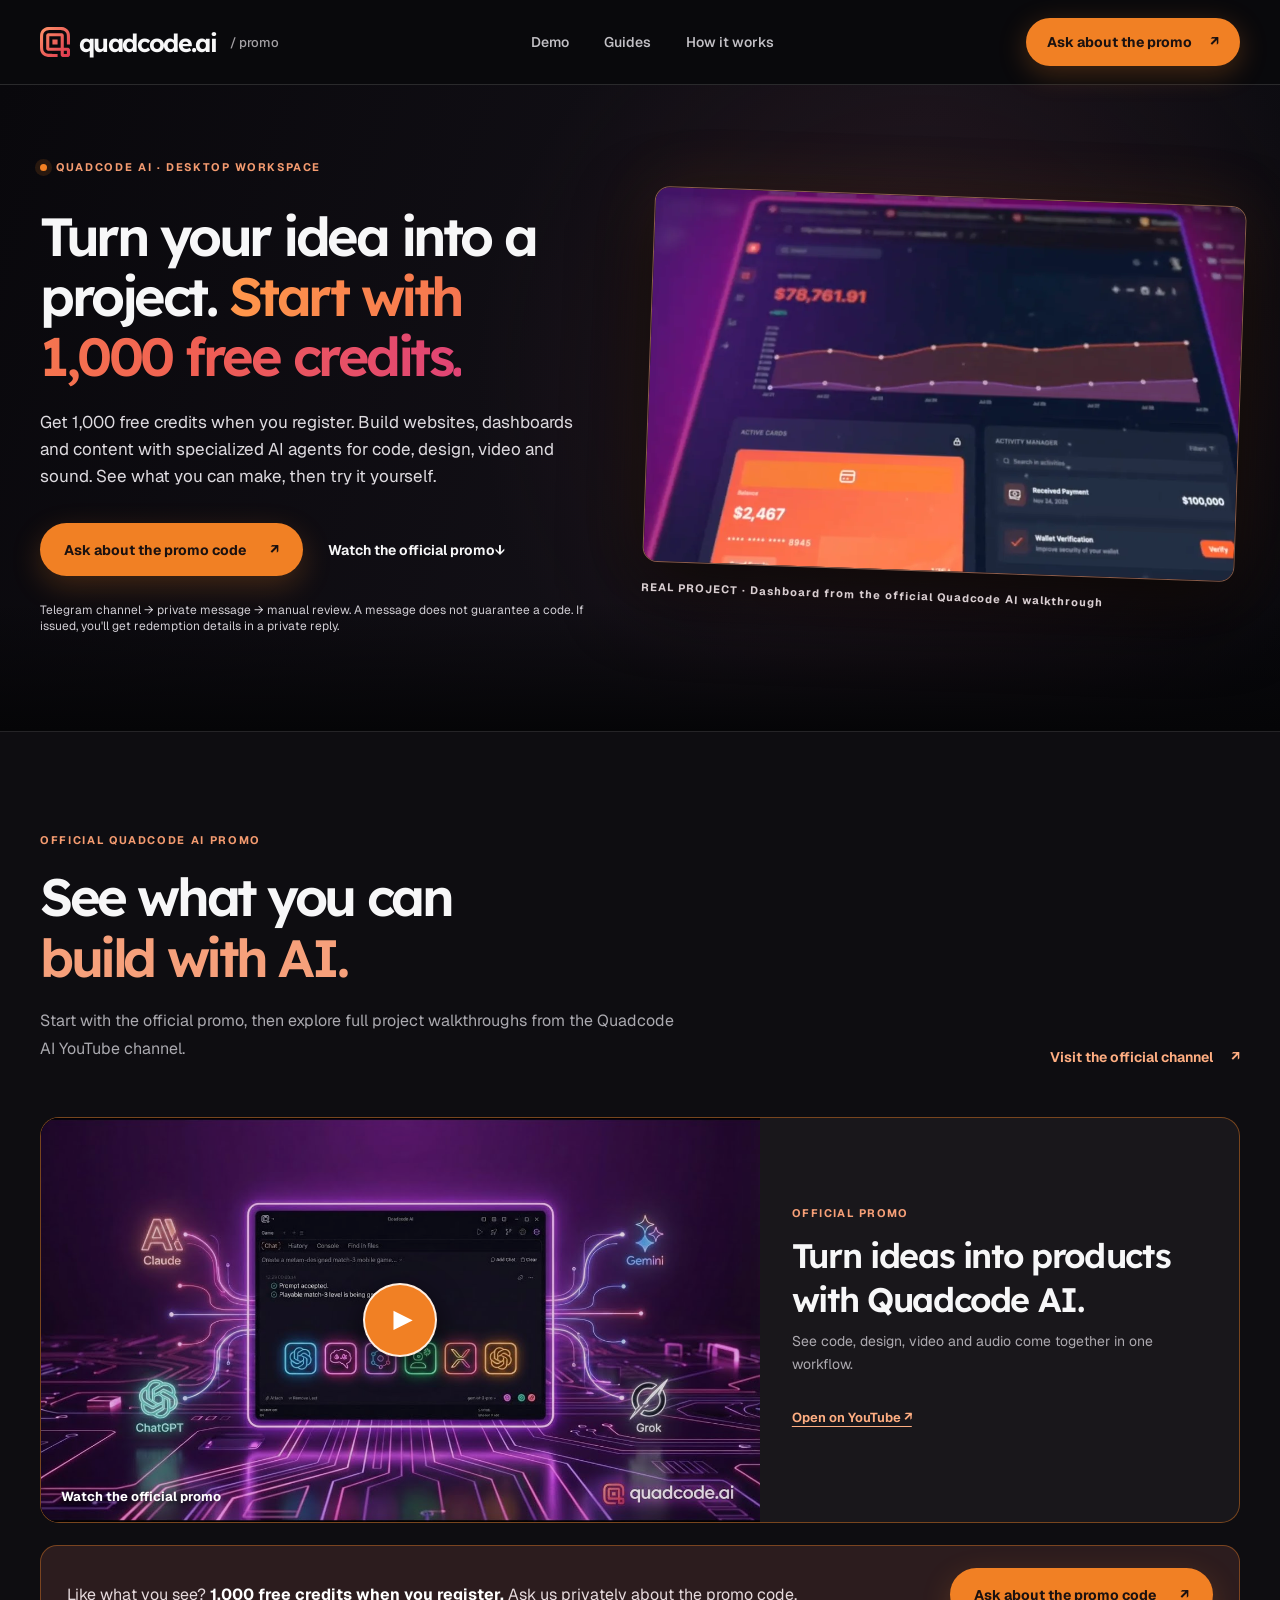
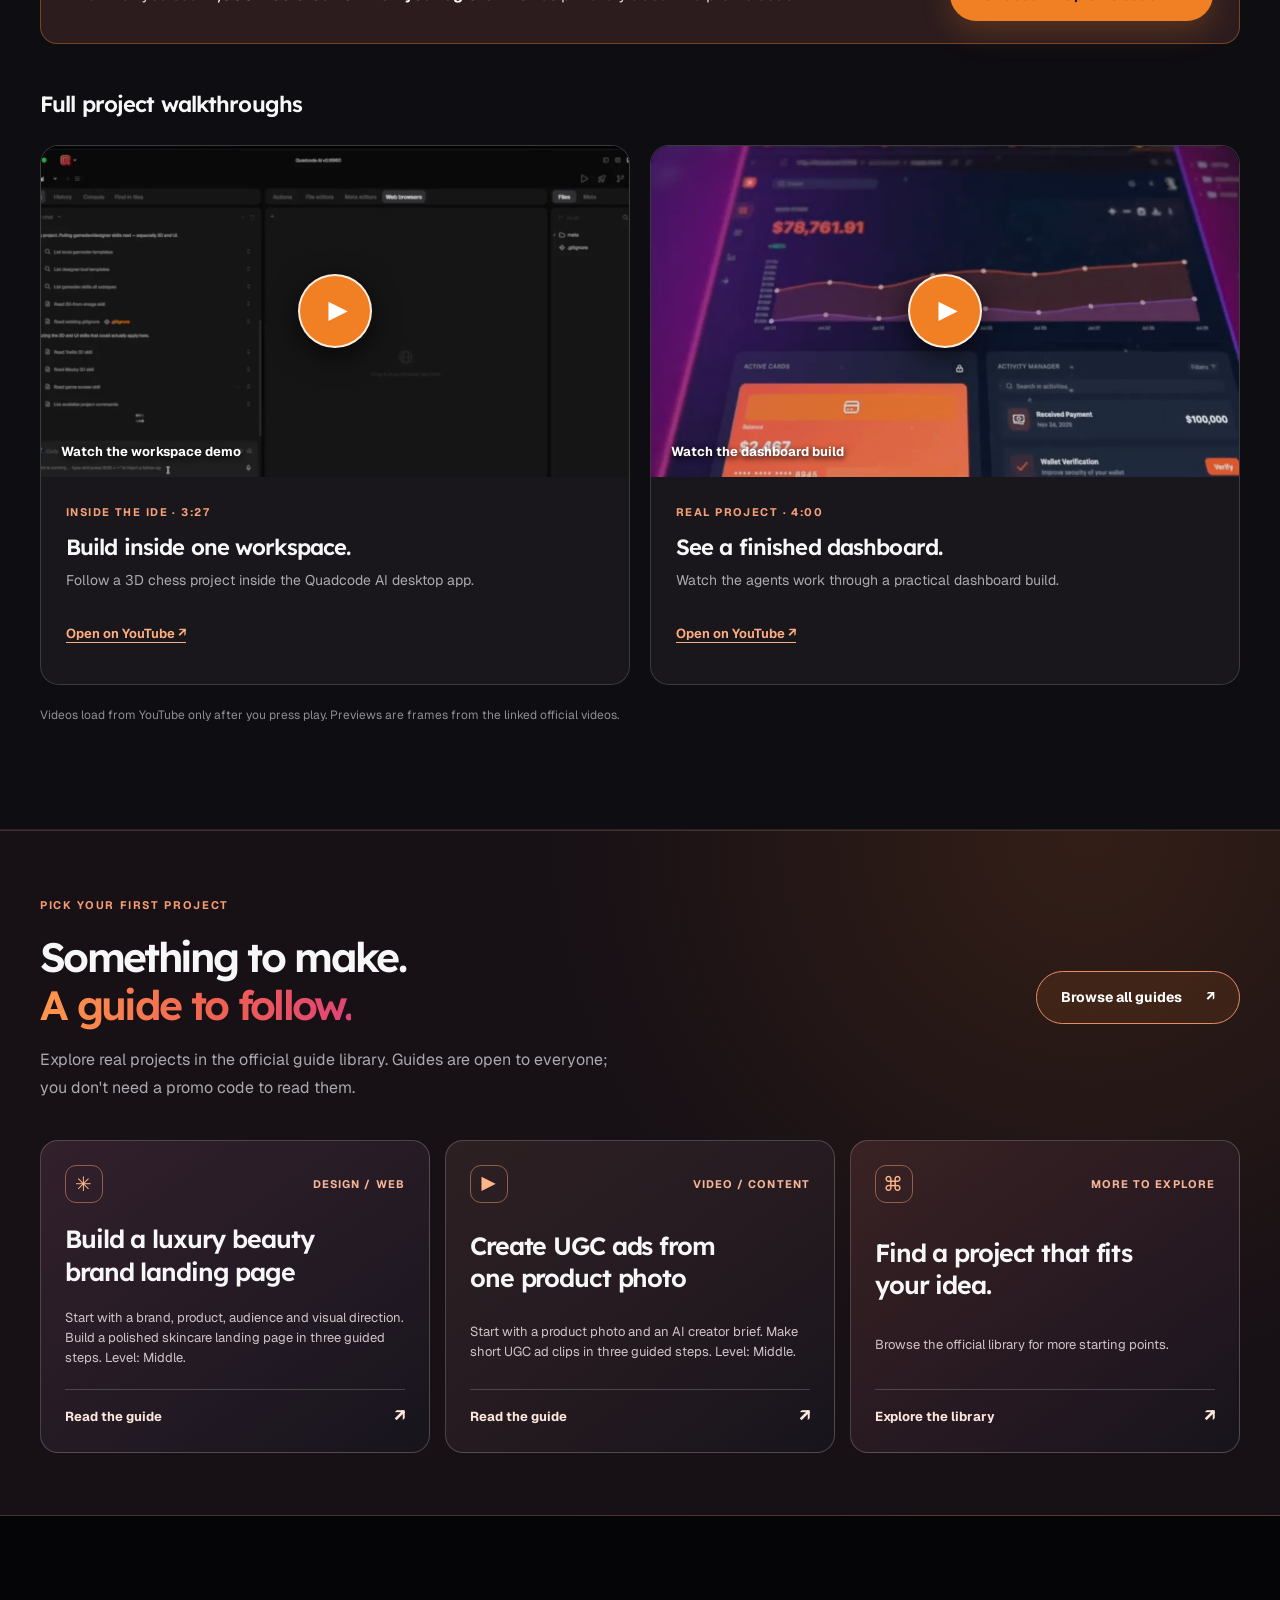
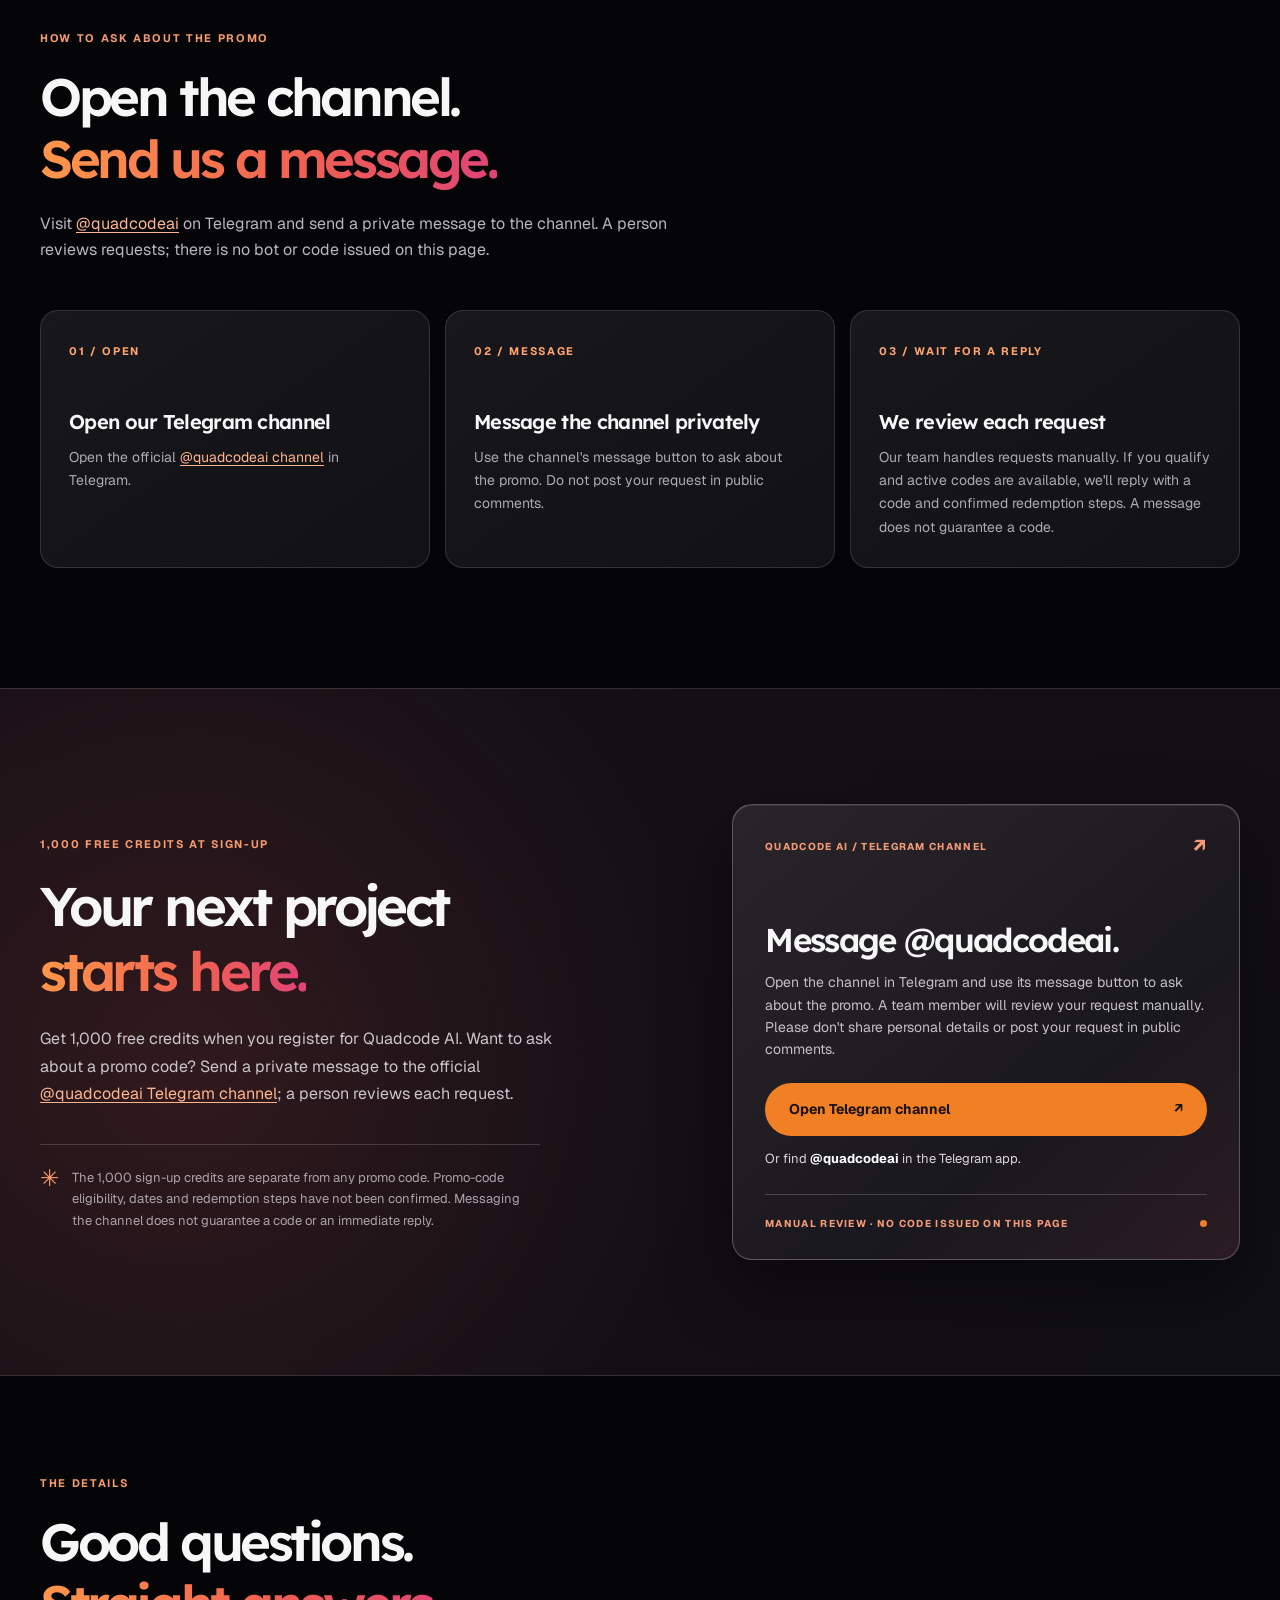
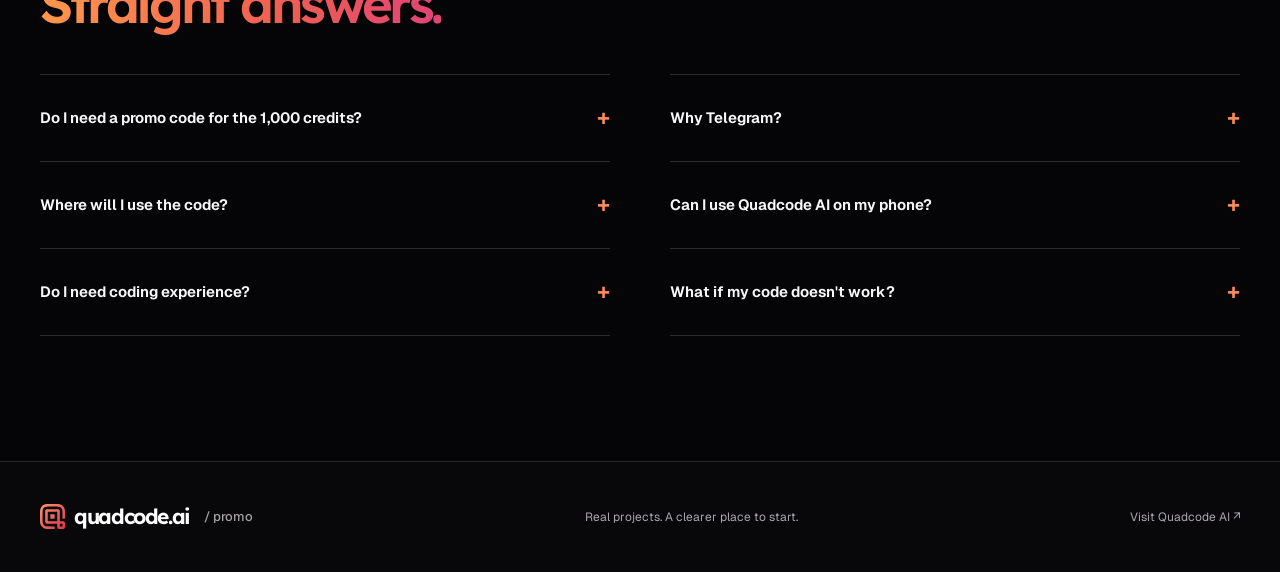
==== static/index.html @ 1f7d99d2 "Publish Quadcode AI promotional landing" ====
<!doctype html>
<html lang="en">
<head>
  <meta charset="utf-8">
  <meta name="viewport" content="width=device-width, initial-scale=1">
  <meta name="theme-color" content="#050507">
  <meta name="description" content="Turn your idea into a project with Quadcode AI. Get 1,000 free credits when you register. Watch the official demo and ask our Telegram channel privately about the promo code.">
  <title>1,000 Free Credits at Sign-Up | Quadcode AI</title>
  <link rel="preconnect" href="https://fonts.googleapis.com">
  <link rel="preconnect" href="https://fonts.gstatic.com" crossorigin>
  <link rel="stylesheet" href="/static/styles.css">
  <script defer src="/static/app.js"></script>
</head>
<body>
  <a class="skip" href="#main">Skip to content</a>
  <header class="site-header"><div class="wrap header-inner">
    <a class="brand" href="#top" aria-label="Quadcode AI promo, back to top"><img src="/static/quadcode-mark.svg" alt="" width="30" height="30">quadcode.ai<span class="brand-extra">/ promo</span></a>
    <nav aria-label="Main navigation"><a href="#watch">Demo</a><a href="#guides">Guides</a><a href="#how">How it works</a></nav>
    <a class="header-cta" href="https://t.me/quadcodeai" target="_blank" rel="noopener noreferrer">Ask about the promo <span aria-hidden="true">↗</span></a>
  </div></header>
  <main id="main">
    <div class="hero-shell"><section class="hero wrap" id="top" aria-labelledby="hero-title">
      <div class="hero-copy">
        <span class="eyebrow"><span class="eyebrow-dot" aria-hidden="true"></span> QUADCODE AI · DESKTOP WORKSPACE</span>
        <h1 id="hero-title">Turn your idea into a project. <em>Start with 1,000 free credits.</em></h1>
        <p class="hero-lead">Get 1,000 free credits when you register. Build websites, dashboards and content with specialized AI agents for code, design, video and sound. See what you can make, then try it yourself.</p>
        <div class="hero-actions"><a class="button button-primary" href="https://t.me/quadcodeai" target="_blank" rel="noopener noreferrer">Ask about the promo code <span aria-hidden="true">↗</span></a><a class="text-link" href="#watch">Watch the official promo <span aria-hidden="true">↓</span></a></div>
        <p class="hero-note">Telegram channel → private message → manual review. A message does not guarantee a code. If issued, you'll get redemption details in a private reply.</p>
      </div>
      <figure class="hero-proof"><img src="/static/quadcode-dashboard.webp" width="1150" height="730" alt="Finished dashboard shown in an official Quadcode AI project walkthrough" fetchpriority="high"><figcaption>REAL PROJECT · Dashboard from the official Quadcode AI walkthrough</figcaption></figure>
    </section></div>
    <section class="demo-section" id="watch" aria-labelledby="demo-title"><div class="wrap"><div class="demo-heading"><div><span class="eyebrow">OFFICIAL QUADCODE AI PROMO</span><h2 id="demo-title">See what you can<br><em>build with AI.</em></h2><p>Start with the official promo, then explore full project walkthroughs from the Quadcode AI YouTube channel.</p></div><a class="inline-link" href="https://www.youtube.com/@QuadcodeAI/videos" target="_blank" rel="noopener noreferrer">Visit the official channel <span aria-hidden="true">↗</span></a></div><article class="demo-card demo-card-featured"><div class="demo-player"><button class="demo-play" type="button" data-video-id="nyHDkDUzH-o" aria-label="Play official Quadcode AI promo: Turn Ideas into Products"><img src="/static/quadcode-promo.jpg" width="1280" height="720" alt="Official thumbnail for the Quadcode AI Turn Ideas into Products promo video" loading="lazy"><span class="demo-play-icon" aria-hidden="true">▶</span><span class="demo-play-text">Watch the official promo</span></button></div><div class="demo-card-copy"><span class="demo-tag">OFFICIAL PROMO</span><h3>Turn ideas into products with Quadcode AI.</h3><p>See code, design, video and audio come together in one workflow.</p><a href="https://www.youtube.com/watch?v=nyHDkDUzH-o" target="_blank" rel="noopener noreferrer">Open on YouTube ↗</a></div></article><div class="demo-followup"><p>Like what you see? <strong>1,000 free credits when you register.</strong> Ask us privately about the promo code.</p><a class="button button-primary" href="https://t.me/quadcodeai" target="_blank" rel="noopener noreferrer">Ask about the promo code <span aria-hidden="true">↗</span></a></div><h3 class="demo-walkthrough-title">Full project walkthroughs</h3><div class="demo-grid"><article class="demo-card"><div class="demo-player"><button class="demo-play" type="button" data-video-id="6S5AX__QRyA" aria-label="Play official Quadcode AI video: 3D Chess in One Workspace"><img src="/static/quadcode-workspace.webp" width="1380" height="720" alt="Actual Quadcode AI desktop workspace from an official walkthrough" loading="lazy"><span class="demo-play-icon" aria-hidden="true">▶</span><span class="demo-play-text">Watch the workspace demo</span></button></div><div class="demo-card-copy"><span class="demo-tag">INSIDE THE IDE · 3:27</span><h3>Build inside one workspace.</h3><p>Follow a 3D chess project inside the Quadcode AI desktop app.</p><a href="https://www.youtube.com/watch?v=6S5AX__QRyA" target="_blank" rel="noopener noreferrer">Open on YouTube ↗</a></div></article><article class="demo-card"><div class="demo-player"><button class="demo-play" type="button" data-video-id="HFVjbUmvWDU" aria-label="Play official Quadcode AI video: Build a Dashboard with Agents"><img src="/static/quadcode-dashboard.webp" width="1150" height="730" alt="Dashboard shown in an official Quadcode AI walkthrough" loading="lazy"><span class="demo-play-icon" aria-hidden="true">▶</span><span class="demo-play-text">Watch the dashboard build</span></button></div><div class="demo-card-copy"><span class="demo-tag">REAL PROJECT · 4:00</span><h3>See a finished dashboard.</h3><p>Watch the agents work through a practical dashboard build.</p><a href="https://www.youtube.com/watch?v=HFVjbUmvWDU" target="_blank" rel="noopener noreferrer">Open on YouTube ↗</a></div></article></div><p class="demo-privacy">Videos load from YouTube only after you press play. Previews are frames from the linked official videos.</p></div></section>
    <section class="guides-band" id="guides" aria-labelledby="guides-title"><div class="wrap"><div class="guides-inner"><div><span class="eyebrow">PICK YOUR FIRST PROJECT</span><h2 id="guides-title">Something to make.<br><em>A guide to follow.</em></h2><p>Explore real projects in the official guide library. Guides are open to everyone; you don't need a promo code to read them.</p></div><a class="button button-outline" href="https://guides.quadcode.ai/#guides" target="_blank" rel="noopener noreferrer">Browse all guides <span aria-hidden="true">↗</span></a></div><div class="guide-grid"><a class="guide-card" href="https://guides.quadcode.ai/guide/beauty-brand-landing" target="_blank" rel="noopener noreferrer"><span class="guide-top"><span class="guide-icon" aria-hidden="true">✳</span><span>DESIGN / WEB</span></span><strong>Build a luxury beauty brand landing page</strong><span class="guide-description">Start with a brand, product, audience and visual direction. Build a polished skincare landing page in three guided steps. Level: Middle.</span><span class="guide-bottom">Read the guide <span aria-hidden="true">↗</span></span></a><a class="guide-card" href="https://guides.quadcode.ai/guide/ugc-ads-workflow" target="_blank" rel="noopener noreferrer"><span class="guide-top"><span class="guide-icon" aria-hidden="true">▶</span><span>VIDEO / CONTENT</span></span><strong>Create UGC ads from one product photo</strong><span class="guide-description">Start with a product photo and an AI creator brief. Make short UGC ad clips in three guided steps. Level: Middle.</span><span class="guide-bottom">Read the guide <span aria-hidden="true">↗</span></span></a><a class="guide-card guide-library" href="https://guides.quadcode.ai/#guides" target="_blank" rel="noopener noreferrer"><span class="guide-top"><span class="guide-icon" aria-hidden="true">⌘</span><span>MORE TO EXPLORE</span></span><strong>Find a project that fits your idea.</strong><span class="guide-description">Browse the official library for more starting points.</span><span class="guide-bottom">Explore the library <span aria-hidden="true">↗</span></span></a></div></div></section>
    <section class="steps-section wrap" id="how" aria-labelledby="steps-title"><div class="section-heading"><span class="eyebrow">HOW TO ASK ABOUT THE PROMO</span><h2 id="steps-title">Open the channel.<br><em>Send us a message.</em></h2><p class="section-intro">Visit <a href="https://t.me/quadcodeai" target="_blank" rel="noopener noreferrer">@quadcodeai</a> on Telegram and send a private message to the channel. A person reviews requests; there is no bot or code issued on this page.</p></div><div class="steps"><article class="step"><span class="step-number">01 / OPEN</span><h3>Open our Telegram channel</h3><p>Open the official <a href="https://t.me/quadcodeai" target="_blank" rel="noopener noreferrer">@quadcodeai channel</a> in Telegram.</p></article><article class="step"><span class="step-number">02 / MESSAGE</span><h3>Message the channel privately</h3><p>Use the channel's message button to ask about the promo. Do not post your request in public comments.</p></article><article class="step"><span class="step-number">03 / WAIT FOR A REPLY</span><h3>We review each request</h3><p>Our team handles requests manually. If you qualify and active codes are available, we'll reply with a code and confirmed redemption steps. A message does not guarantee a code.</p></article></div></section>
    <section class="claim-section" id="claim" aria-labelledby="claim-title"><div class="wrap claim-inner"><div class="claim-copy"><span class="eyebrow">1,000 FREE CREDITS AT SIGN-UP</span><h2 id="claim-title">Your next project<br><em>starts here.</em></h2><p>Get 1,000 free credits when you register for Quadcode AI. Want to ask about a promo code? Send a private message to the official <a href="https://t.me/quadcodeai" target="_blank" rel="noopener noreferrer">@quadcodeai Telegram channel</a>; a person reviews each request.</p><div class="privacy-note"><span aria-hidden="true">✳</span><span>The 1,000 sign-up credits are separate from any promo code. Promo-code eligibility, dates and redemption steps have not been confirmed. Messaging the channel does not guarantee a code or an immediate reply.</span></div></div><div class="claim-card"><div class="card-top"><span>QUADCODE AI / TELEGRAM CHANNEL</span><span class="small-star" aria-hidden="true">↗</span></div><div class="claim-information"><h3>Message @quadcodeai.</h3><p>Open the channel in Telegram and use its message button to ask about the promo. A team member will review your request manually. Please don't share personal details or post your request in public comments.</p><a class="button button-dark" href="https://t.me/quadcodeai" target="_blank" rel="noopener noreferrer">Open Telegram channel <span aria-hidden="true">↗</span></a><p class="channel-fallback">Or find <strong>@quadcodeai</strong> in the Telegram app.</p></div><div class="card-foot"><span>MANUAL REVIEW · NO CODE ISSUED ON THIS PAGE</span><span class="card-dot" aria-hidden="true"></span></div></div></div></section>
    <section class="faq-section wrap" id="faq" aria-labelledby="faq-title"><div class="section-heading"><span class="eyebrow">THE DETAILS</span><h2 id="faq-title">Good questions.<br><em>Straight answers.</em></h2></div><div class="faq-grid"><details><summary>Do I need a promo code for the 1,000 credits?</summary><p>No. The 1,000 free credits are included when you register for Quadcode AI. A promo code is a separate, manually reviewed offer; its benefit, eligibility, dates and redemption details are not confirmed yet.</p></details><details><summary>Why Telegram?</summary><p>Message our official channel privately. Our team reviews requests manually to help limit automated claims; a Telegram account alone doesn't prove someone is a unique person.</p></details><details><summary>Where will I use the code?</summary><p>The exact redemption steps will be published once they are confirmed. If a code is issued, our team will send the confirmed instructions in a private reply from the channel.</p></details><details><summary>Can I use Quadcode AI on my phone?</summary><p>You can open Telegram and read guides on a phone. Quadcode AI is a desktop workspace for macOS and Windows.</p></details><details><summary>Do I need coding experience?</summary><p>The guides show real projects you can explore before starting. Check each guide for the steps and materials it needs.</p></details><details><summary>What if my code doesn't work?</summary><p>Reply in your private conversation with the channel. Don't post your code in public comments. Redemption instructions will be sent with any issued code.</p></details></div></section>
  </main>
  <footer class="site-footer"><div class="wrap footer-inner"><a class="brand" href="#top" aria-label="Quadcode AI promo, back to top"><img src="/static/quadcode-mark.svg" alt="" width="26" height="26">quadcode.ai<span class="brand-extra">/ promo</span></a><span>Real projects. A clearer place to start.</span><a href="https://quadcode.ai" target="_blank" rel="noopener noreferrer">Visit Quadcode AI ↗</a></div></footer>
</body>
</html>
---- static/styles.css ----
@import url('https://fonts.googleapis.com/css2?family=Geist:wght@400;500;600;700&family=Lexend:wght@400;500;600;700&display=swap');
:root{font-family:Geist,Arial,sans-serif;color:#f7f7f8;background:#050507;scroll-behavior:smooth;font-synthesis:none}*{box-sizing:border-box}body{margin:0;overflow-x:hidden}a{color:inherit;text-decoration:none}button{font:inherit}a:focus-visible,button:focus-visible,summary:focus-visible{outline:3px solid #ffad71;outline-offset:4px}::selection{background:#f18024;color:#050507}.wrap{width:min(1200px,calc(100% - 76px));margin-inline:auto}.skip{position:absolute;z-index:20;top:-90px;left:20px;padding:13px 17px;background:#f18024;color:#111}.skip:focus{top:12px}
.site-header{position:relative;z-index:5;border-bottom:1px solid #ffffff22;background:#09090c;backdrop-filter:blur(20px)}.header-inner{display:flex;align-items:center;justify-content:space-between;gap:28px;min-height:84px}.brand{display:inline-flex;align-items:center;gap:9px;white-space:nowrap;font:650 25px/1 Lexend,Arial,sans-serif;letter-spacing:-.065em}.brand img{flex:none;width:30px;height:30px}.brand-extra{margin-left:5px;color:#a3a0a4;font:500 13px/1 Geist,Arial,sans-serif;letter-spacing:0}.site-header nav{display:flex;gap:35px;color:#c2c0c5;font-size:14px;font-weight:550}.site-header nav a:hover,.text-link:hover,.inline-link:hover,.site-footer a:hover{color:#ffad71}.header-cta{display:inline-flex;align-items:center;justify-content:center;gap:18px;background:#f18024;border-radius:100px;padding:14px 21px;min-height:48px;white-space:nowrap;font-size:14px;font-weight:700;box-shadow:0 7px 28px #f1802444}.header-cta:hover,.button-primary:hover{background:#ff9538}
.hero-shell{position:relative;overflow:hidden;background:linear-gradient(90deg,#060609ee 0%,#060609d6 44%,#08080b86 100%),linear-gradient(0deg,#050507 0%,transparent 33%,#06060833 100%),url('/static/hero-cosmic.webp') center 47%/cover no-repeat}.hero-shell:after{content:'';pointer-events:none;position:absolute;inset:auto 0 0;height:130px;background:linear-gradient(transparent,#050507)}.hero{position:relative;z-index:1;min-height:675px;display:grid;grid-template-columns:1.08fr .92fr;align-items:center;gap:32px;padding-block:85px 110px}.hero-copy{position:relative;z-index:1}.eyebrow{display:inline-flex;align-items:center;gap:9px;color:#f49b70;font:700 11px/1.4 Geist,Arial,sans-serif;letter-spacing:.15em}.eyebrow-dot{width:7px;height:7px;border-radius:50%;background:#f18024;box-shadow:0 0 0 5px #f1802422}.hero h1,.claim-copy h2,.product-section h2,.guides-band h2,.section-heading h2{font-family:Lexend,Arial,sans-serif;font-weight:600;letter-spacing:-.065em}.hero h1{font-size:clamp(55px,5.35vw,78px);line-height:1.12;margin:30px 0 22px;white-space:nowrap}.hero h1 em,.claim-copy h2 em,.product-section h2 em,.guides-band h2 em,.section-heading h2 em{font-style:normal;background:linear-gradient(90deg,#ff974b,#f06052 58%,#e04475);background-clip:text;-webkit-background-clip:text;color:transparent}.hero-lead{max-width:540px;color:#dedbe0;font-size:18px;line-height:1.65}.hero-actions{display:flex;align-items:center;gap:25px;flex-wrap:wrap;margin-top:33px}.button{min-height:53px;display:inline-flex;align-items:center;justify-content:space-between;gap:24px;border:0;border-radius:50px;padding:0 24px;font-size:14px;font-weight:700;cursor:pointer;transition:background .2s,transform .2s}.button:hover:not(:disabled){transform:translateY(-2px)}.button:disabled{opacity:.5;cursor:not-allowed}.button-primary{color:#fff;background:#f18024;box-shadow:0 10px 30px #f180243b}.text-link,.inline-link{font-size:14px;font-weight:650}.hero-note{margin-top:26px;color:#d0cdd3;font-size:12px}
.hero-art{height:470px;position:relative;display:grid;place-items:center}.art-halo{position:absolute;inset:11% 0;background:radial-gradient(ellipse,#db58763b 0%,#f1802419 32%,transparent 73%);filter:blur(22px)}.promo-ticket{position:relative;width:min(365px,90%);height:445px;display:flex;flex-direction:column;justify-content:space-between;transform:rotate(-8deg);padding:27px 30px;border:1px solid #ff925481;border-radius:25px;background:linear-gradient(140deg,#332b31 0%,#18171d 37%,#231724 78%,#462129 100%);box-shadow:0 30px 100px #000c,0 0 80px #f1802421,inset 0 1px 1px #ffffff4d;overflow:hidden}.promo-ticket:after{content:'';position:absolute;inset:-55% -140% auto auto;width:160%;height:130%;background:linear-gradient(95deg,transparent 34%,#ffffff0e 49%,transparent 61%);transform:rotate(-20deg);pointer-events:none}.ticket-top,.ticket-bottom{display:flex;justify-content:space-between;align-items:center;gap:12px;font:650 10px/1.4 Geist,Arial,sans-serif;letter-spacing:.14em;color:#e5dfe4}.ticket-top span:first-child{display:inline-flex;align-items:center;gap:9px}.ticket-bottom{border-top:1px solid #ffffff38;padding-top:18px}.ticket-bottom span:last-child{font-size:22px;color:#fb8e5d}.ticket-mid{display:flex;flex-direction:column;gap:22px}.ticket-label{font:600 10px Geist,Arial,sans-serif;letter-spacing:.17em;color:#ffab83}.ticket-mid strong{font:650 40px/1.13 Lexend,Arial,sans-serif;letter-spacing:-.07em}.ticket-mid strong span{color:#fa8c5b}.ticket-line{width:100%;height:1px;background:#ffffff30}.ticket-sub{font-size:14px;color:#dfd3d7}.orbit-label{position:absolute;bottom:8px;right:0;border:1px solid #ffffff32;border-radius:30px;padding:11px 16px;background:#14151bbb;color:#f6e4e0;font:600 10px Geist,Arial,sans-serif;letter-spacing:.12em;transform:rotate(4deg)}
.product-section{padding:105px 0 112px;background:#050507}.product-inner{display:grid;grid-template-columns:1.12fr .88fr;align-items:center;gap:10%}.product-section h2,.guides-band h2,.section-heading h2{font-size:clamp(38px,4.1vw,56px);line-height:1.19;margin:19px 0}.product-section p,.guides-band p{max-width:570px;color:#aaa9af;font-size:16px;line-height:1.75}.inline-link{display:inline-flex;gap:18px;margin-top:17px;color:#ffae82}.product-aside{padding:29px 30px;border:1px solid #ffffff1e;border-radius:20px;background:linear-gradient(145deg,#19191d,#0d0d11)}.product-index,.step-number{font-size:11px;letter-spacing:.15em;font-weight:700;color:#ffa56d}.product-index{display:block;margin-bottom:22px}.feature-row{display:flex;align-items:flex-start;gap:17px;border-top:1px solid #ffffff19;padding:23px 0}.feature-row:last-child{padding-bottom:6px}.feature-row>span{display:grid;place-items:center;flex:none;width:35px;height:35px;border-radius:11px;color:#ffa27b;background:#f180241f;font-size:19px}.feature-row div{display:grid;gap:5px}.feature-row strong{font-size:15px}.feature-row small{color:#a7a5ac;font-size:13px}
.guides-band{border-block:1px solid #e69c763b;background:radial-gradient(circle at 85% 0%,#f1802421,transparent 42%),#171015;padding-block:62px}.guides-inner{display:flex;justify-content:space-between;align-items:center;gap:48px}.guides-band h2{font-size:clamp(34px,3.2vw,46px);margin-bottom:12px}.guides-band p{margin-bottom:0}.button-outline{flex:none;white-space:nowrap;border:1px solid #e98a68;color:#fff;background:#f180241a}.button-outline:hover{background:#f180243c}
.steps-section{padding-block:110px 120px}.section-heading h2{margin-bottom:0}.steps{display:grid;grid-template-columns:repeat(3,minmax(0,1fr));gap:15px;margin-top:47px}.step{min-height:230px;border:1px solid #ffffff21;border-radius:18px;padding:28px;background:linear-gradient(145deg,#18171b,#111116)}.step h3{font:600 20px/1.3 Lexend,Arial,sans-serif;letter-spacing:-.035em;margin:49px 0 11px}.step p{color:#acaab2;font-size:14px;line-height:1.65;margin:0}
.claim-section{position:relative;overflow:hidden;padding-block:115px;background:radial-gradient(circle at 15% 55%,#b648422b,transparent 45%),linear-gradient(120deg,#171016,#100f14);border-block:1px solid #ffffff20}.claim-inner{display:grid;grid-template-columns:1.08fr .92fr;align-items:center;gap:8%}.claim-copy h2{font-size:clamp(40px,4.25vw,58px);line-height:1.2;margin:21px 0}.claim-copy>p{color:#c9c5ca;font-size:16px;line-height:1.7;max-width:540px}.privacy-note{display:flex;gap:13px;max-width:500px;margin-top:37px;padding-top:22px;border-top:1px solid #ffffff2a;color:#aaa3aa;font-size:13px;line-height:1.65}.privacy-note>span:first-child{color:#ff9b65;font-size:23px;line-height:1}.claim-card{display:flex;flex-direction:column;min-height:420px;padding:29px 32px;border:1px solid #ffffff40;border-radius:20px;background:linear-gradient(140deg,#2a242a,#19181e 65%,#2b1c22);box-shadow:0 30px 70px #0007,inset 0 1px 1px #ffffff18}.card-top,.card-foot{display:flex;justify-content:space-between;align-items:center;gap:12px;color:#f39b76;font-size:10px;font-weight:750;letter-spacing:.13em}.small-star{font-size:20px}.claim-card h3{font:600 33px/1.2 Lexend,Arial,sans-serif;letter-spacing:-.05em;margin:56px 0 12px}.claim-card p{color:#c6c1c8;font-size:14px;line-height:1.6;margin:0 0 22px}.button-dark{width:100%;color:#fff;background:#f18024}.button-dark:hover:not(:disabled){background:#ff963f}.claim-card .status{min-height:22px;margin:12px 0 0;color:#fcb57d}.claim-card .status.error{color:#ff9c9c}.claim-card .account{font-weight:700;overflow-wrap:anywhere}.card-foot{margin-top:auto;padding-top:22px;border-top:1px solid #ffffff32}.card-dot{width:7px;height:7px;border-radius:50%;background:#f18024}.logout{min-height:44px;padding:8px 0;border:0;background:none;color:#ffb78c;text-decoration:underline;cursor:pointer}.turnstile-container{margin-top:12px}.turnstile-container:empty{display:none}
.faq-section{padding-block:95px 125px}.faq-grid{display:grid;grid-template-columns:repeat(2,minmax(0,1fr));gap:0 60px;margin-top:38px}.faq-grid details{border-top:1px solid #ffffff27;padding:21px 0}.faq-grid details:nth-last-child(-n+2){border-bottom:1px solid #ffffff27}.faq-grid summary{display:flex;justify-content:space-between;gap:17px;list-style:none;font-size:15px;font-weight:650;cursor:pointer}.faq-grid summary::-webkit-details-marker{display:none}.faq-grid summary:after{content:'+';font-size:23px;line-height:1;color:#fa8c5b}.faq-grid details[open] summary:after{content:'−'}.faq-grid p{color:#aaa6ae;font-size:14px;line-height:1.7;margin:16px 26px 0 0}.faq-grid p a{color:#ffb68e;text-decoration:underline}.site-footer{border-top:1px solid #ffffff20;background:#08080a}.footer-inner{display:flex;justify-content:space-between;align-items:center;gap:20px;min-height:110px;color:#aaa6ac;font-size:12px}.footer-inner .brand{color:#fff;font-size:21px}.footer-inner .brand img{width:25px;height:25px}
@media(max-width:1030px){.site-header nav{gap:17px}.brand-extra{display:none}.hero h1{font-size:clamp(49px,5.5vw,66px)}.promo-ticket{height:400px}.ticket-mid strong{font-size:32px}.guides-inner{align-items:flex-start;flex-direction:column;gap:20px}}
@media(max-width:760px){.wrap{width:calc(100% - 42px)}.header-inner{min-height:74px}.site-header nav{display:none}.hero{grid-template-columns:1fr;min-height:auto;padding-block:85px 65px;gap:0}.hero-shell{background-position:58% 15%}.hero h1{font-size:clamp(45px,8vw,68px)}.hero-lead{max-width:620px}.hero-art{height:390px;margin-top:20px}.promo-ticket{height:350px;width:310px}.ticket-mid strong{font-size:32px}.product-inner,.claim-inner{grid-template-columns:1fr;gap:50px}.product-section,.steps-section{padding-block:85px}.product-aside{max-width:590px}.steps{grid-template-columns:1fr}.step{min-height:unset}.step h3{margin-top:35px}.claim-section{padding-block:85px}.claim-card{max-width:580px}.faq-section{padding-block:80px}}
@media(max-width:520px){.wrap{width:calc(100% - 32px)}.brand{font-size:21px}.brand img{width:25px;height:25px}.header-cta{padding:11px 14px;font-size:12px;min-height:44px;gap:6px}.hero{padding-block:70px 45px}.eyebrow{font-size:9px;letter-spacing:.1em}.hero h1{font-size:clamp(36px,9.1vw,49px);white-space:normal;margin-top:22px}.hero-lead{font-size:15px}.hero-actions{gap:21px}.hero-note{line-height:1.5}.hero-art{height:340px}.promo-ticket{height:310px;width:255px;padding:20px}.ticket-mid{gap:15px}.ticket-mid strong{font-size:28px}.ticket-sub{font-size:12px}.orbit-label{bottom:7px;right:4px;font-size:8px}.product-section h2,.section-heading h2,.guides-band h2,.claim-copy h2{font-size:clamp(32px,8vw,41px)}.guides-band{padding-block:50px}.guides-inner{gap:20px}.button-outline{white-space:normal;width:100%}.product-aside{padding:21px}.claim-card{padding:24px 20px;min-height:400px}.claim-card h3{font-size:28px}.faq-grid{grid-template-columns:1fr}.faq-grid details:nth-last-child(2){border-bottom:0}.footer-inner{flex-wrap:wrap;padding-block:28px}.footer-inner>span{width:100%;order:3}}
@media(max-width:360px){.header-cta{width:44px;padding:0;gap:0;font-size:0;flex:none}.header-cta span{font-size:22px}}
.guide-grid{display:grid;grid-template-columns:repeat(3,minmax(0,1fr));gap:15px;margin-top:38px}.guide-card{min-height:235px;display:flex;flex-direction:column;justify-content:space-between;gap:20px;padding:24px;border:1px solid #ffffff32;border-radius:18px;background:linear-gradient(145deg,#32202b,#211923 65%,#17141c);transition:transform .2s,border-color .2s,background .2s}.guide-card:nth-child(2){background:linear-gradient(145deg,#2d2023,#22191f 65%,#17141c)}.guide-card.guide-library{background:linear-gradient(145deg,#392223,#251821 65%,#17141c)}.guide-card:hover{transform:translateY(-4px);border-color:#f49b70}.guide-top,.guide-bottom{display:flex;align-items:center;justify-content:space-between;gap:10px;font-size:11px;font-weight:700;letter-spacing:.1em;color:#f6b798}.guide-icon{display:grid;place-items:center;width:38px;height:38px;border:1px solid #f49b7080;border-radius:11px;color:#ffb58a;font-size:20px}.guide-card strong{font:600 clamp(19px,2vw,25px)/1.3 Lexend,Arial,sans-serif;letter-spacing:-.045em;max-width:290px}.guide-bottom{border-top:1px solid #ffffff30;padding-top:15px;font-size:13px;letter-spacing:0;color:#fce7dd}.guide-bottom span{font-size:18px}@media(max-width:900px){.guide-grid{grid-template-columns:repeat(2,minmax(0,1fr))}.guide-library{grid-column:1/-1;min-height:170px}}@media(max-width:600px){.guide-grid{grid-template-columns:1fr;gap:12px}.guide-card,.guide-library{grid-column:auto;min-height:195px}.guide-card strong{max-width:none}.hero h1{overflow-wrap:break-word}}
.demo-section{padding:96px 0 104px;border-block:1px solid #ffffff18;background:#0e0d11}.demo-heading{display:flex;justify-content:space-between;align-items:end;gap:28px}.demo-heading>div{max-width:710px}.demo-heading h2{font:600 clamp(36px,4.1vw,55px)/1.16 Lexend,Arial,sans-serif;letter-spacing:-.065em;margin:18px 0}.demo-heading h2 em{font-style:normal;color:#f6a07b}.demo-heading p{color:#aaa9af;line-height:1.75;font-size:16px;max-width:650px}.demo-heading .inline-link{white-space:nowrap}.demo-grid{display:grid;grid-template-columns:repeat(2,minmax(0,1fr));gap:20px;margin-top:38px}.demo-card{min-width:0;overflow:hidden;border:1px solid #ffffff26;border-radius:19px;background:#19171b}.demo-player{aspect-ratio:16/9;background:#08080a;position:relative}.demo-play,.demo-player iframe{display:block;width:100%;height:100%;border:0}.demo-play{position:relative;padding:0;cursor:pointer;background:#08080a;color:#fff;text-align:left}.demo-play img{width:100%;height:100%;object-fit:cover;object-position:center;opacity:.87;transition:opacity .2s}.demo-play:hover img{opacity:1}.demo-play-icon{position:absolute;left:50%;top:50%;transform:translate(-50%,-50%);display:grid;place-items:center;width:74px;height:74px;padding-left:4px;border-radius:50%;border:2px solid #ffffffdc;background:#f18024;color:#fff;font-size:27px;box-shadow:0 8px 28px #000a}.demo-play-text{position:absolute;left:20px;bottom:17px;font-size:13px;font-weight:700;text-shadow:0 2px 6px #000}.demo-card-copy{padding:23px 25px 28px}.demo-tag{font-size:11px;font-weight:700;letter-spacing:.13em;color:#f7a078}.demo-card h3{font:600 22px/1.3 Lexend,Arial,sans-serif;letter-spacing:-.04em;margin:12px 0 8px}.demo-card p{color:#aca9af;line-height:1.6;font-size:14px;margin:0 0 20px}.demo-card-copy a{font-size:13px;color:#ffae82;font-weight:650;text-decoration:underline;text-underline-offset:4px}.demo-privacy{margin:21px 0 0;color:#8f8d94;font-size:12px;line-height:1.6}@media(max-width:760px){.demo-section{padding-block:75px}.demo-heading{display:block}.demo-heading .inline-link{margin-top:12px}.demo-grid{grid-template-columns:1fr;gap:17px}}@media(max-width:520px){.demo-section{padding-block:62px}.demo-heading h2{font-size:clamp(31px,8vw,40px)}.demo-heading p{font-size:15px}.demo-card-copy{padding:20px}.demo-card h3{font-size:20px}.demo-play-icon{width:58px;height:58px;font-size:22px}.demo-play-text{font-size:11px;left:13px;bottom:11px}}
.demo-card-featured{margin-top:38px;display:grid;grid-template-columns:minmax(0,1.5fr) minmax(260px,1fr);align-items:center;border-color:#f1802470}.demo-card-featured .demo-player{height:100%;min-height:320px}.demo-card-featured .demo-card-copy{padding:32px}.demo-card-featured h3{font-size:clamp(24px,2.8vw,34px)}.demo-walkthrough-title{font:600 22px/1.3 Lexend,Arial,sans-serif;letter-spacing:-.04em;margin:46px 0 -12px}@media(max-width:760px){.demo-card-featured{grid-template-columns:1fr}.demo-card-featured .demo-player{height:auto;min-height:0}.demo-card-featured .demo-card-copy{padding:23px}.demo-walkthrough-title{margin:37px 0 -12px}}
@media(prefers-reduced-motion:reduce){:root{scroll-behavior:auto}.button,.guide-card,.demo-play img{transition:none}}

/* Conversion refresh: show the actual product instead of a decorative ticket. */
.hero-shell{background:radial-gradient(circle at 72% 45%,#44212b66,transparent 45%),linear-gradient(110deg,#09080c,#141118 62%,#09090d)}
.hero{grid-template-columns:minmax(0,1fr) minmax(0,1.05fr);min-height:570px;gap:45px;padding-block:70px 85px}
.hero h1{white-space:normal;font-size:clamp(40px,4.2vw,62px);line-height:1.12;overflow-wrap:normal}
.hero-lead{font-size:17px;line-height:1.6}
.hero-proof{min-width:0;margin:0;position:relative;transform:rotate(2deg)}
.hero-proof img{display:block;width:100%;height:auto;aspect-ratio:1150/730;object-fit:cover;border:1px solid #f5a47b83;border-radius:15px;box-shadow:0 30px 75px #000b,0 0 65px #f1802421}
.hero-proof figcaption{margin-top:17px;color:#d9ced1;font-size:11px;font-weight:700;letter-spacing:.09em;line-height:1.5}
.guide-card{min-height:265px}
.guide-description{color:#d1c4c8;font-size:13px;line-height:1.55}
.section-intro{max-width:650px;color:#b9b5bd;line-height:1.65;margin-top:20px}
.claim-card h3{margin-top:60px}
@media(max-width:1050px){.hero{grid-template-columns:1fr;gap:36px;min-height:0}.hero-copy{max-width:740px}.hero-proof{width:min(100%,720px);transform:none}.hero h1{font-size:clamp(44px,6.6vw,66px)}.site-header nav{display:none}}
@media(max-width:600px){.hero{padding-block:60px 64px;gap:30px}.hero h1{font-size:clamp(36px,9vw,48px)}.hero-lead{font-size:15px}.hero-actions{align-items:flex-start;flex-direction:column}.hero-actions .button{max-width:100%;font-size:13px}.hero-proof figcaption{font-size:10px}.header-cta{font-size:12px;max-width:175px;white-space:normal;text-align:center;line-height:1.2;padding:10px 13px}.header-cta span{display:none}.guide-card{min-height:210px}}
@media(min-width:601px) and (max-width:1050px){.hero{padding-block:38px 56px;gap:20px}.hero h1{font-size:clamp(40px,5.6vw,54px);line-height:1.08;margin:16px 0 12px}.hero-lead{font-size:15px;line-height:1.5;margin:12px 0}.hero-actions{margin-top:19px}.hero-note{margin-top:14px}.hero-proof{max-width:630px}}
@media(max-width:360px){.header-inner{gap:8px}.header-cta{width:auto;max-width:122px;min-width:0;min-height:44px;font-size:10px;padding:7px 8px;flex-shrink:1}.header-cta span{display:none}}

/* Orange CTA backgrounds need dark text for WCAG AA contrast. */
.button-primary,.button-dark,.header-cta{color:#1b1110}

/* Give text links and accordion rows a comfortable tap target. */
.hero-actions .text-link,.demo-heading .inline-link,.demo-card-copy a,.site-footer .footer-inner>a:last-child{display:inline-flex;align-items:center;min-height:44px}
.faq-grid summary{align-items:center;min-height:44px}
/* Keep the sign-up benefit and manual promo CTA visible after the featured video. */
.demo-followup{display:flex;align-items:center;justify-content:space-between;gap:24px;margin-top:22px;padding:22px 26px;border:1px solid #f1802466;border-radius:17px;background:#2c1c1e}
.demo-followup p{margin:0;color:#e6dadd;font-size:16px;line-height:1.5}
.demo-followup strong{color:#fff}
.demo-followup .button{flex:none}
@media(max-width:760px){.demo-followup{flex-direction:column;align-items:flex-start}.demo-followup .button{max-width:100%}}
@media(max-width:520px){.demo-followup{padding:20px}.demo-followup p{font-size:14px}.demo-followup .button{width:100%}}

/* Make Telegram instructions and the in-app fallback easy to spot. */
.section-intro a,.step p a,.claim-copy p a{color:#ffb68e;text-decoration:underline;text-underline-offset:3px}
.claim-card .channel-fallback{margin:13px 0 24px;color:#ded4db;font-size:13px}
.channel-fallback strong{color:#fff}
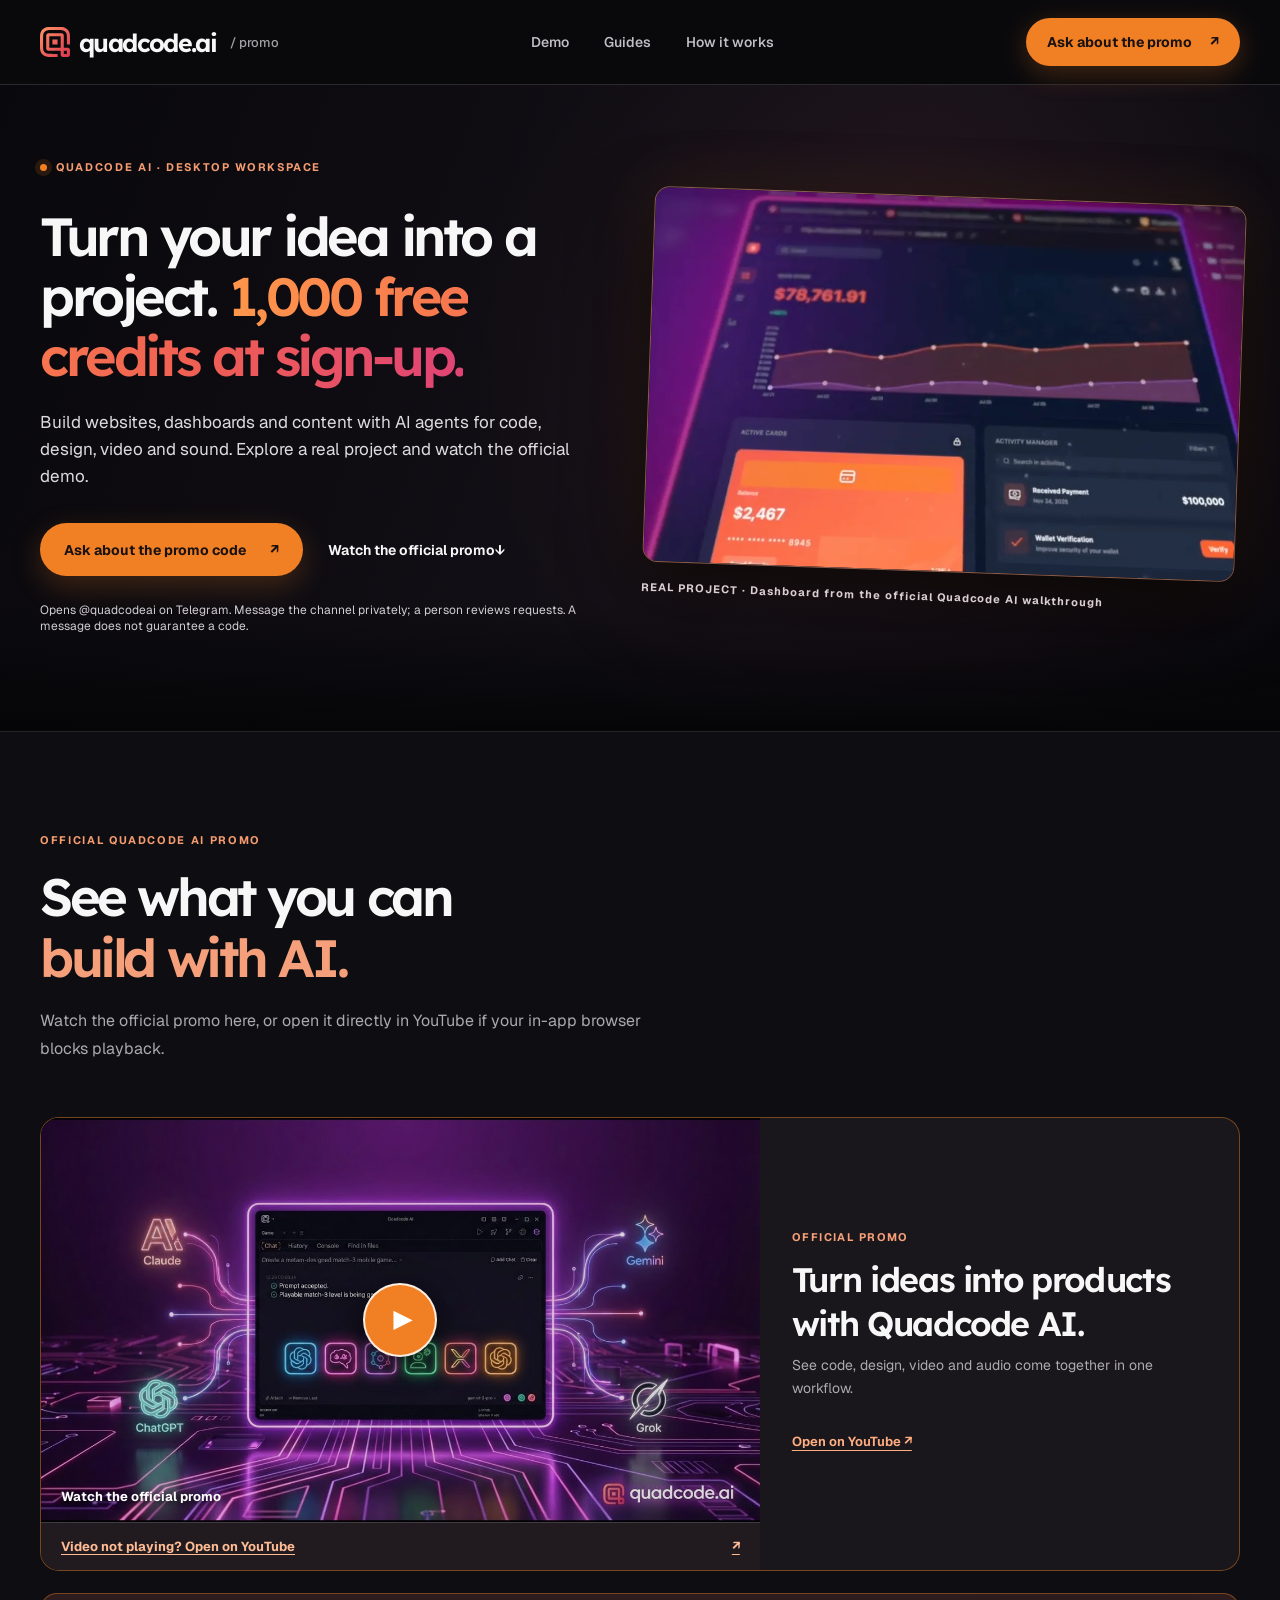
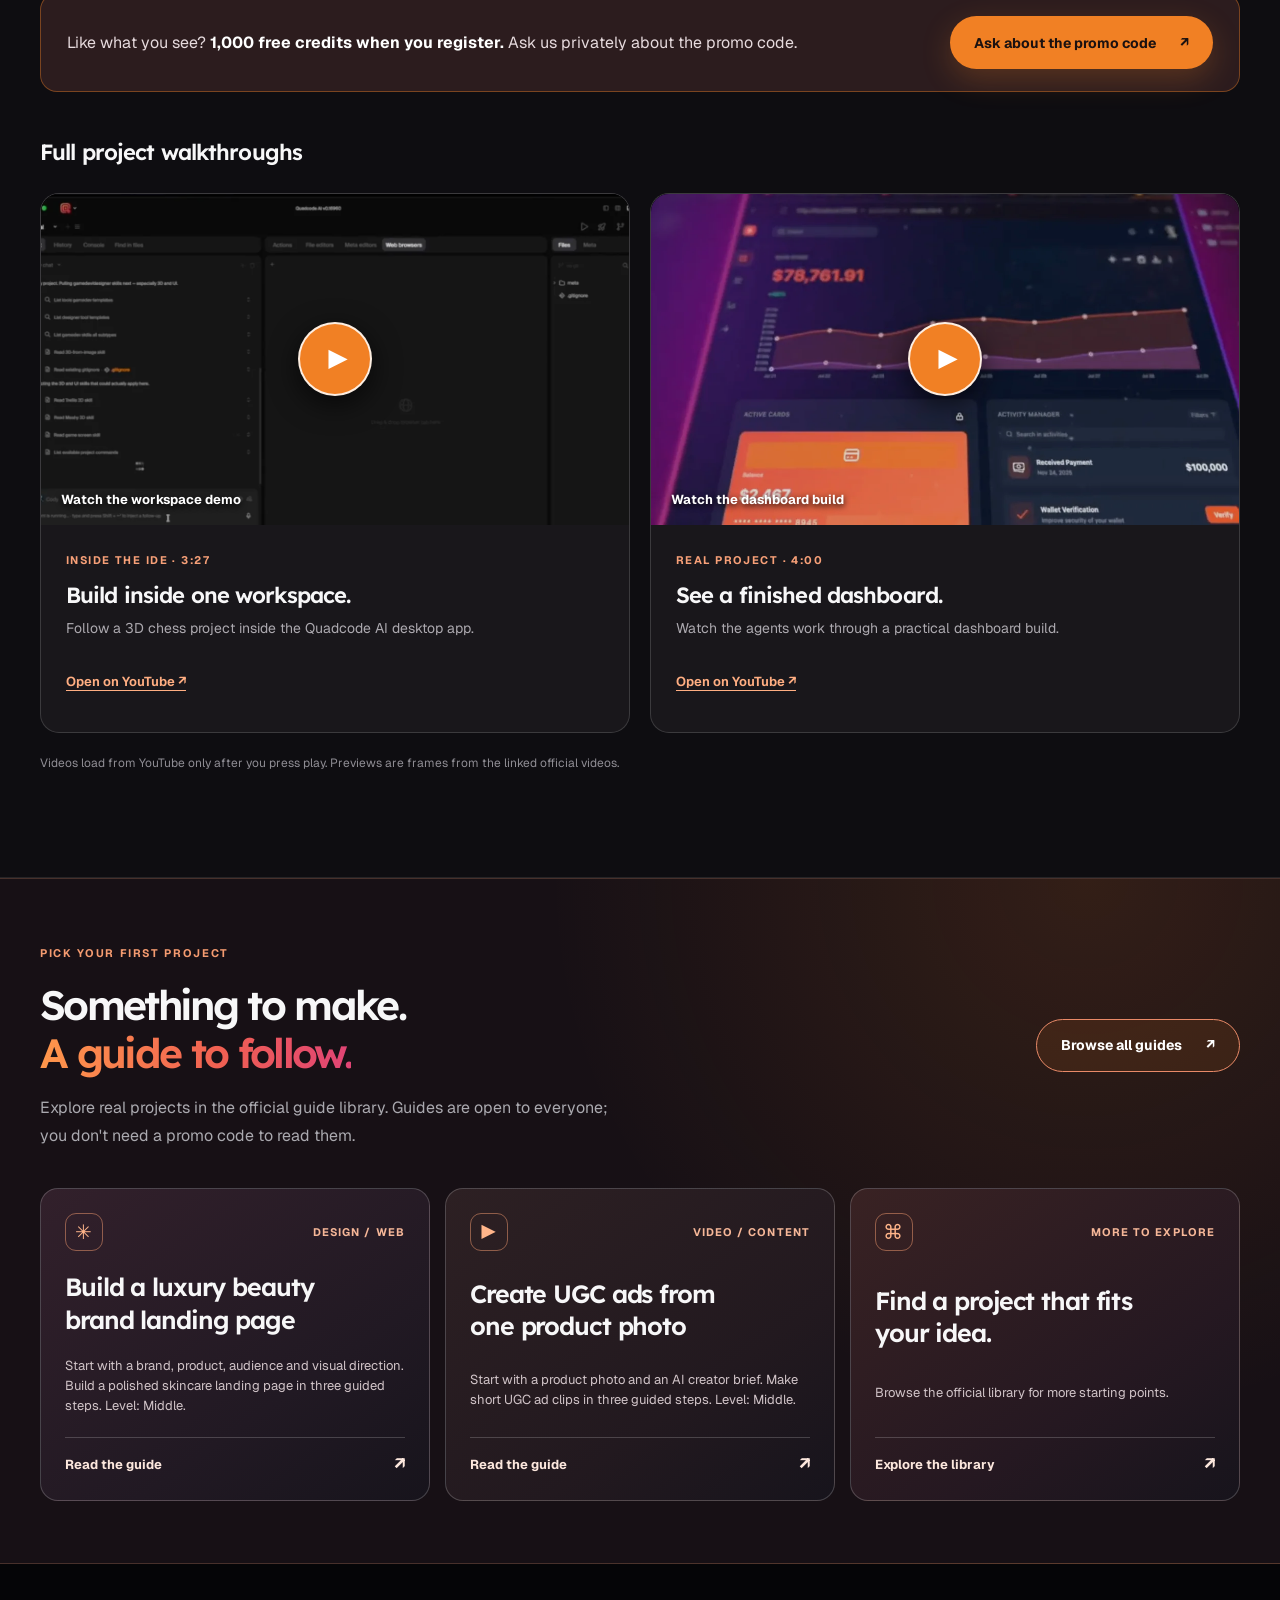
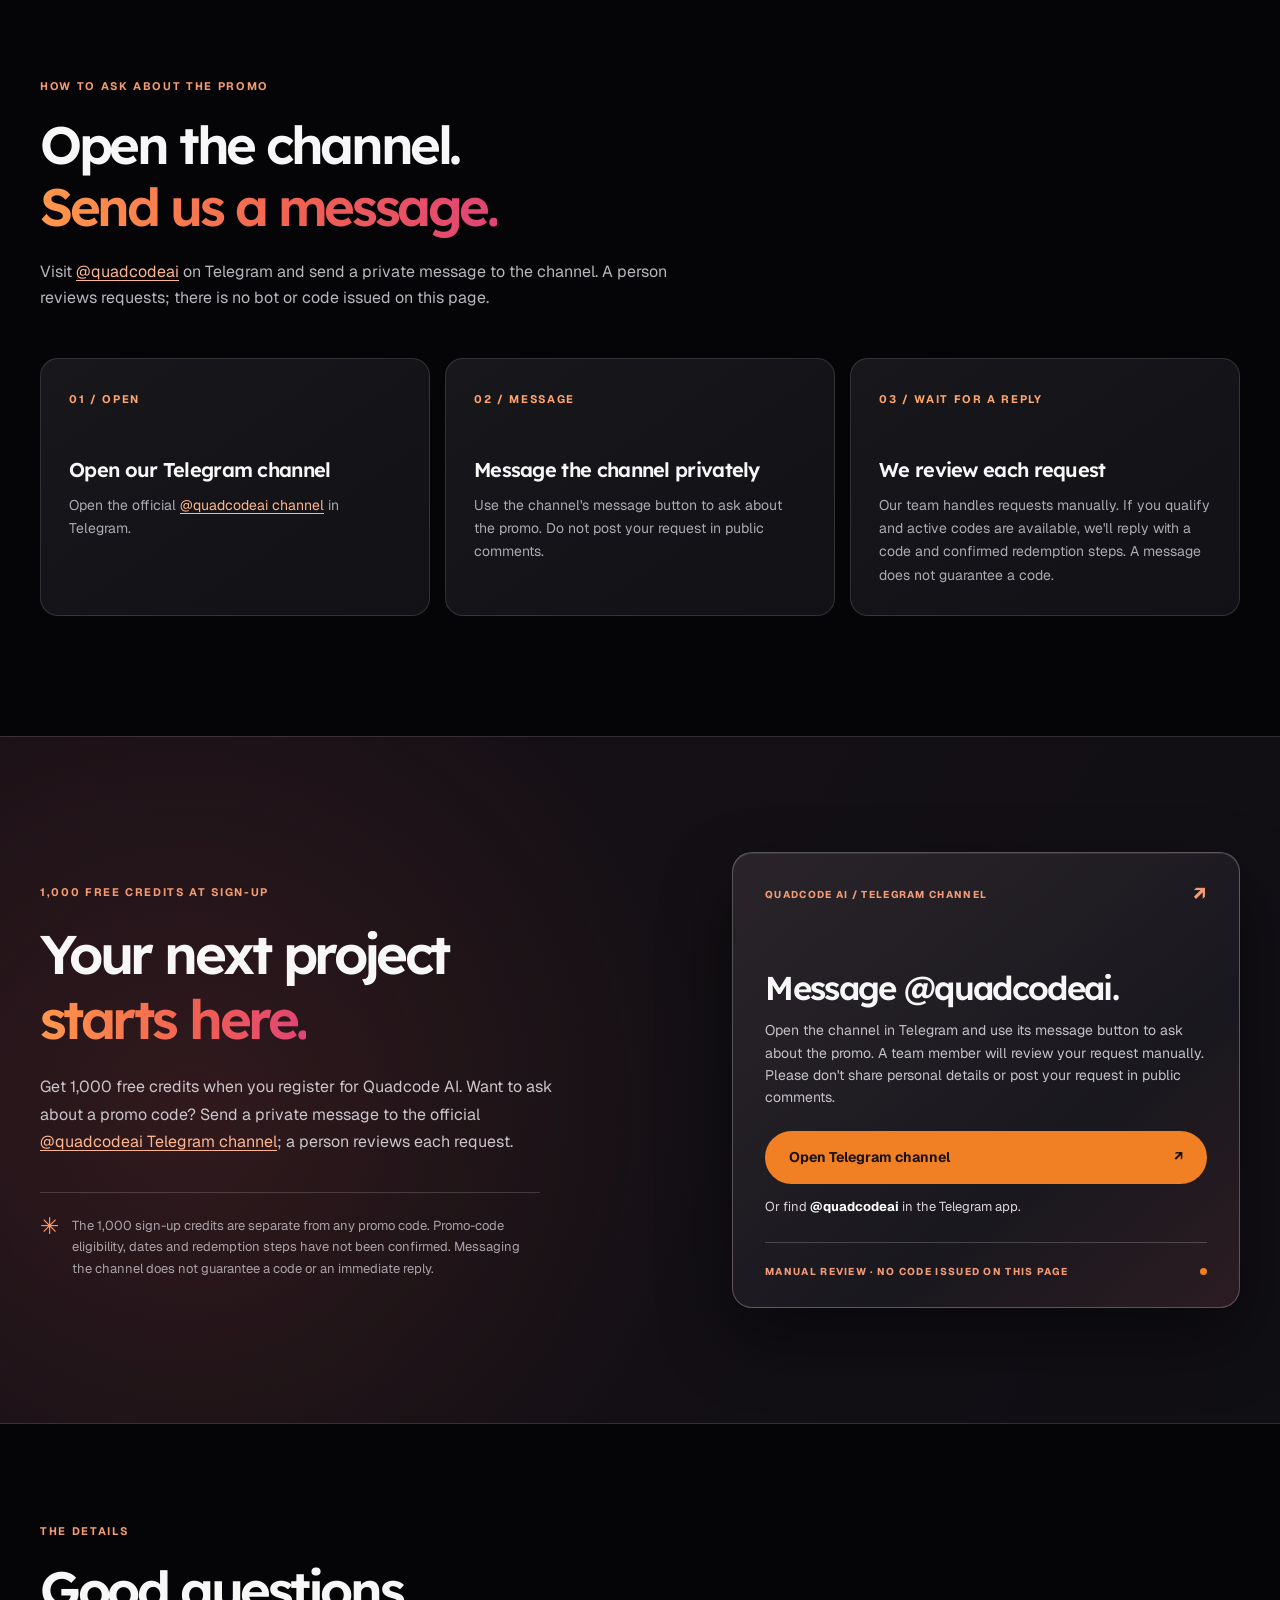
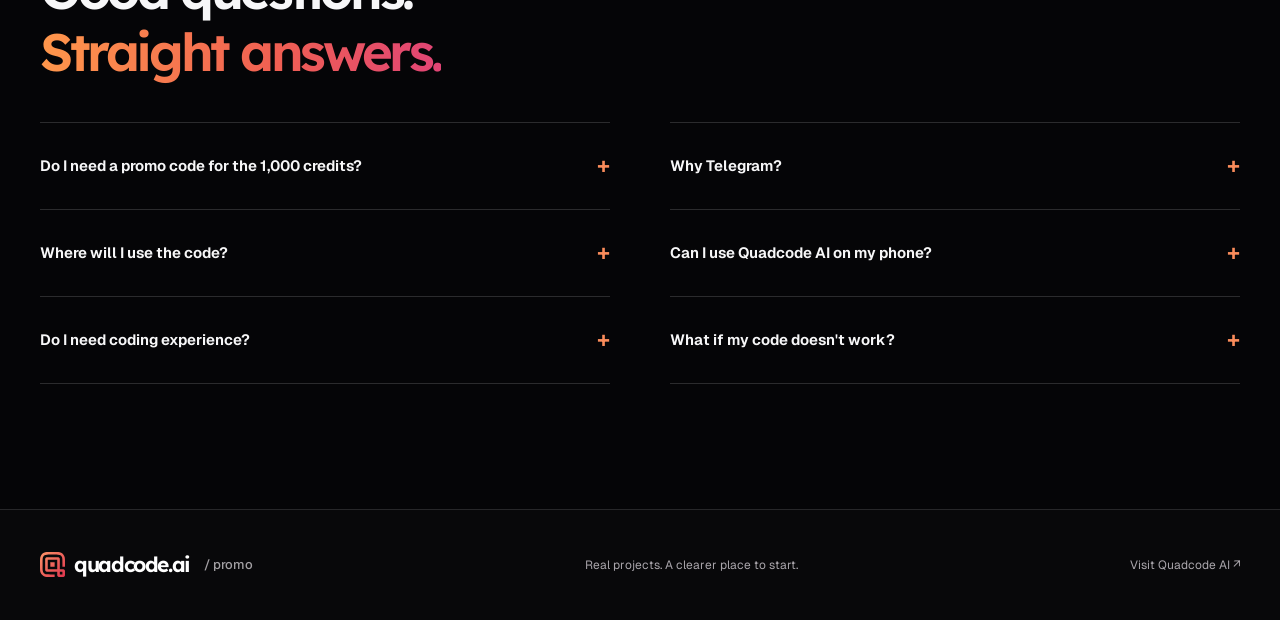
==== commit 30162325: "Optimize promo landing for mobile and YouTube playback" ====
--- a/static/index.html
+++ b/static/index.html
@@ -22,14 +22,14 @@
     <div class="hero-shell"><section class="hero wrap" id="top" aria-labelledby="hero-title">
       <div class="hero-copy">
         <span class="eyebrow"><span class="eyebrow-dot" aria-hidden="true"></span> QUADCODE AI · DESKTOP WORKSPACE</span>
-        <h1 id="hero-title">Turn your idea into a project. <em>Start with 1,000 free credits.</em></h1>
-        <p class="hero-lead">Get 1,000 free credits when you register. Build websites, dashboards and content with specialized AI agents for code, design, video and sound. See what you can make, then try it yourself.</p>
+        <h1 id="hero-title">Turn your idea into a project. <em>1,000 free credits at sign-up.</em></h1>
+        <p class="hero-lead">Build websites, dashboards and content with AI agents for code, design, video and sound. Explore a real project and watch the official demo.</p>
         <div class="hero-actions"><a class="button button-primary" href="https://t.me/quadcodeai" target="_blank" rel="noopener noreferrer">Ask about the promo code <span aria-hidden="true">↗</span></a><a class="text-link" href="#watch">Watch the official promo <span aria-hidden="true">↓</span></a></div>
-        <p class="hero-note">Telegram channel → private message → manual review. A message does not guarantee a code. If issued, you'll get redemption details in a private reply.</p>
+        <p class="hero-note">Opens @quadcodeai on Telegram. Message the channel privately; a person reviews requests. A message does not guarantee a code.</p>
       </div>
       <figure class="hero-proof"><img src="/static/quadcode-dashboard.webp" width="1150" height="730" alt="Finished dashboard shown in an official Quadcode AI project walkthrough" fetchpriority="high"><figcaption>REAL PROJECT · Dashboard from the official Quadcode AI walkthrough</figcaption></figure>
     </section></div>
-    <section class="demo-section" id="watch" aria-labelledby="demo-title"><div class="wrap"><div class="demo-heading"><div><span class="eyebrow">OFFICIAL QUADCODE AI PROMO</span><h2 id="demo-title">See what you can<br><em>build with AI.</em></h2><p>Start with the official promo, then explore full project walkthroughs from the Quadcode AI YouTube channel.</p></div><a class="inline-link" href="https://www.youtube.com/@QuadcodeAI/videos" target="_blank" rel="noopener noreferrer">Visit the official channel <span aria-hidden="true">↗</span></a></div><article class="demo-card demo-card-featured"><div class="demo-player"><button class="demo-play" type="button" data-video-id="nyHDkDUzH-o" aria-label="Play official Quadcode AI promo: Turn Ideas into Products"><img src="/static/quadcode-promo.jpg" width="1280" height="720" alt="Official thumbnail for the Quadcode AI Turn Ideas into Products promo video" loading="lazy"><span class="demo-play-icon" aria-hidden="true">▶</span><span class="demo-play-text">Watch the official promo</span></button></div><div class="demo-card-copy"><span class="demo-tag">OFFICIAL PROMO</span><h3>Turn ideas into products with Quadcode AI.</h3><p>See code, design, video and audio come together in one workflow.</p><a href="https://www.youtube.com/watch?v=nyHDkDUzH-o" target="_blank" rel="noopener noreferrer">Open on YouTube ↗</a></div></article><div class="demo-followup"><p>Like what you see? <strong>1,000 free credits when you register.</strong> Ask us privately about the promo code.</p><a class="button button-primary" href="https://t.me/quadcodeai" target="_blank" rel="noopener noreferrer">Ask about the promo code <span aria-hidden="true">↗</span></a></div><h3 class="demo-walkthrough-title">Full project walkthroughs</h3><div class="demo-grid"><article class="demo-card"><div class="demo-player"><button class="demo-play" type="button" data-video-id="6S5AX__QRyA" aria-label="Play official Quadcode AI video: 3D Chess in One Workspace"><img src="/static/quadcode-workspace.webp" width="1380" height="720" alt="Actual Quadcode AI desktop workspace from an official walkthrough" loading="lazy"><span class="demo-play-icon" aria-hidden="true">▶</span><span class="demo-play-text">Watch the workspace demo</span></button></div><div class="demo-card-copy"><span class="demo-tag">INSIDE THE IDE · 3:27</span><h3>Build inside one workspace.</h3><p>Follow a 3D chess project inside the Quadcode AI desktop app.</p><a href="https://www.youtube.com/watch?v=6S5AX__QRyA" target="_blank" rel="noopener noreferrer">Open on YouTube ↗</a></div></article><article class="demo-card"><div class="demo-player"><button class="demo-play" type="button" data-video-id="HFVjbUmvWDU" aria-label="Play official Quadcode AI video: Build a Dashboard with Agents"><img src="/static/quadcode-dashboard.webp" width="1150" height="730" alt="Dashboard shown in an official Quadcode AI walkthrough" loading="lazy"><span class="demo-play-icon" aria-hidden="true">▶</span><span class="demo-play-text">Watch the dashboard build</span></button></div><div class="demo-card-copy"><span class="demo-tag">REAL PROJECT · 4:00</span><h3>See a finished dashboard.</h3><p>Watch the agents work through a practical dashboard build.</p><a href="https://www.youtube.com/watch?v=HFVjbUmvWDU" target="_blank" rel="noopener noreferrer">Open on YouTube ↗</a></div></article></div><p class="demo-privacy">Videos load from YouTube only after you press play. Previews are frames from the linked official videos.</p></div></section>
+    <section class="demo-section" id="watch" aria-labelledby="demo-title"><div class="wrap"><div class="demo-heading"><div><span class="eyebrow">OFFICIAL QUADCODE AI PROMO</span><h2 id="demo-title">See what you can<br><em>build with AI.</em></h2><p>Watch the official promo here, or open it directly in YouTube if your in-app browser blocks playback.</p></div></div><article class="demo-card demo-card-featured"><div class="demo-player"><button class="demo-play" type="button" data-video-id="nyHDkDUzH-o" aria-label="Play official Quadcode AI promo: Turn Ideas into Products"><img src="/static/quadcode-promo.jpg" width="1280" height="720" alt="Official thumbnail for the Quadcode AI Turn Ideas into Products promo video" loading="lazy"><span class="demo-play-icon" aria-hidden="true">▶</span><span class="demo-play-text">Watch the official promo</span></button></div><a class="demo-video-fallback" href="https://www.youtube.com/watch?v=nyHDkDUzH-o" target="_blank" rel="noopener noreferrer">Video not playing? Open on YouTube <span aria-hidden="true">↗</span></a><div class="demo-card-copy"><span class="demo-tag">OFFICIAL PROMO</span><h3>Turn ideas into products with Quadcode AI.</h3><p>See code, design, video and audio come together in one workflow.</p><a href="https://www.youtube.com/watch?v=nyHDkDUzH-o" target="_blank" rel="noopener noreferrer">Open on YouTube ↗</a></div></article><div class="demo-followup"><p>Like what you see? <strong>1,000 free credits when you register.</strong> Ask us privately about the promo code.</p><a class="button button-primary" href="https://t.me/quadcodeai" target="_blank" rel="noopener noreferrer">Ask about the promo code <span aria-hidden="true">↗</span></a></div><h3 class="demo-walkthrough-title">Full project walkthroughs</h3><div class="demo-grid"><article class="demo-card"><div class="demo-player"><button class="demo-play" type="button" data-video-id="6S5AX__QRyA" aria-label="Play official Quadcode AI video: 3D Chess in One Workspace"><img src="/static/quadcode-workspace.webp" width="1380" height="720" alt="Actual Quadcode AI desktop workspace from an official walkthrough" loading="lazy"><span class="demo-play-icon" aria-hidden="true">▶</span><span class="demo-play-text">Watch the workspace demo</span></button></div><div class="demo-card-copy"><span class="demo-tag">INSIDE THE IDE · 3:27</span><h3>Build inside one workspace.</h3><p>Follow a 3D chess project inside the Quadcode AI desktop app.</p><a href="https://www.youtube.com/watch?v=6S5AX__QRyA" target="_blank" rel="noopener noreferrer">Open on YouTube ↗</a></div></article><article class="demo-card"><div class="demo-player"><button class="demo-play" type="button" data-video-id="HFVjbUmvWDU" aria-label="Play official Quadcode AI video: Build a Dashboard with Agents"><img src="/static/quadcode-dashboard.webp" width="1150" height="730" alt="Dashboard shown in an official Quadcode AI walkthrough" loading="lazy"><span class="demo-play-icon" aria-hidden="true">▶</span><span class="demo-play-text">Watch the dashboard build</span></button></div><div class="demo-card-copy"><span class="demo-tag">REAL PROJECT · 4:00</span><h3>See a finished dashboard.</h3><p>Watch the agents work through a practical dashboard build.</p><a href="https://www.youtube.com/watch?v=HFVjbUmvWDU" target="_blank" rel="noopener noreferrer">Open on YouTube ↗</a></div></article></div><p class="demo-privacy">Videos load from YouTube only after you press play. Previews are frames from the linked official videos.</p></div></section>
     <section class="guides-band" id="guides" aria-labelledby="guides-title"><div class="wrap"><div class="guides-inner"><div><span class="eyebrow">PICK YOUR FIRST PROJECT</span><h2 id="guides-title">Something to make.<br><em>A guide to follow.</em></h2><p>Explore real projects in the official guide library. Guides are open to everyone; you don't need a promo code to read them.</p></div><a class="button button-outline" href="https://guides.quadcode.ai/#guides" target="_blank" rel="noopener noreferrer">Browse all guides <span aria-hidden="true">↗</span></a></div><div class="guide-grid"><a class="guide-card" href="https://guides.quadcode.ai/guide/beauty-brand-landing" target="_blank" rel="noopener noreferrer"><span class="guide-top"><span class="guide-icon" aria-hidden="true">✳</span><span>DESIGN / WEB</span></span><strong>Build a luxury beauty brand landing page</strong><span class="guide-description">Start with a brand, product, audience and visual direction. Build a polished skincare landing page in three guided steps. Level: Middle.</span><span class="guide-bottom">Read the guide <span aria-hidden="true">↗</span></span></a><a class="guide-card" href="https://guides.quadcode.ai/guide/ugc-ads-workflow" target="_blank" rel="noopener noreferrer"><span class="guide-top"><span class="guide-icon" aria-hidden="true">▶</span><span>VIDEO / CONTENT</span></span><strong>Create UGC ads from one product photo</strong><span class="guide-description">Start with a product photo and an AI creator brief. Make short UGC ad clips in three guided steps. Level: Middle.</span><span class="guide-bottom">Read the guide <span aria-hidden="true">↗</span></span></a><a class="guide-card guide-library" href="https://guides.quadcode.ai/#guides" target="_blank" rel="noopener noreferrer"><span class="guide-top"><span class="guide-icon" aria-hidden="true">⌘</span><span>MORE TO EXPLORE</span></span><strong>Find a project that fits your idea.</strong><span class="guide-description">Browse the official library for more starting points.</span><span class="guide-bottom">Explore the library <span aria-hidden="true">↗</span></span></a></div></div></section>
     <section class="steps-section wrap" id="how" aria-labelledby="steps-title"><div class="section-heading"><span class="eyebrow">HOW TO ASK ABOUT THE PROMO</span><h2 id="steps-title">Open the channel.<br><em>Send us a message.</em></h2><p class="section-intro">Visit <a href="https://t.me/quadcodeai" target="_blank" rel="noopener noreferrer">@quadcodeai</a> on Telegram and send a private message to the channel. A person reviews requests; there is no bot or code issued on this page.</p></div><div class="steps"><article class="step"><span class="step-number">01 / OPEN</span><h3>Open our Telegram channel</h3><p>Open the official <a href="https://t.me/quadcodeai" target="_blank" rel="noopener noreferrer">@quadcodeai channel</a> in Telegram.</p></article><article class="step"><span class="step-number">02 / MESSAGE</span><h3>Message the channel privately</h3><p>Use the channel's message button to ask about the promo. Do not post your request in public comments.</p></article><article class="step"><span class="step-number">03 / WAIT FOR A REPLY</span><h3>We review each request</h3><p>Our team handles requests manually. If you qualify and active codes are available, we'll reply with a code and confirmed redemption steps. A message does not guarantee a code.</p></article></div></section>
     <section class="claim-section" id="claim" aria-labelledby="claim-title"><div class="wrap claim-inner"><div class="claim-copy"><span class="eyebrow">1,000 FREE CREDITS AT SIGN-UP</span><h2 id="claim-title">Your next project<br><em>starts here.</em></h2><p>Get 1,000 free credits when you register for Quadcode AI. Want to ask about a promo code? Send a private message to the official <a href="https://t.me/quadcodeai" target="_blank" rel="noopener noreferrer">@quadcodeai Telegram channel</a>; a person reviews each request.</p><div class="privacy-note"><span aria-hidden="true">✳</span><span>The 1,000 sign-up credits are separate from any promo code. Promo-code eligibility, dates and redemption steps have not been confirmed. Messaging the channel does not guarantee a code or an immediate reply.</span></div></div><div class="claim-card"><div class="card-top"><span>QUADCODE AI / TELEGRAM CHANNEL</span><span class="small-star" aria-hidden="true">↗</span></div><div class="claim-information"><h3>Message @quadcodeai.</h3><p>Open the channel in Telegram and use its message button to ask about the promo. A team member will review your request manually. Please don't share personal details or post your request in public comments.</p><a class="button button-dark" href="https://t.me/quadcodeai" target="_blank" rel="noopener noreferrer">Open Telegram channel <span aria-hidden="true">↗</span></a><p class="channel-fallback">Or find <strong>@quadcodeai</strong> in the Telegram app.</p></div><div class="card-foot"><span>MANUAL REVIEW · NO CODE ISSUED ON THIS PAGE</span><span class="card-dot" aria-hidden="true"></span></div></div></div></section>
--- a/static/styles.css
+++ b/static/styles.css
@@ -52,3 +52,53 @@
 .section-intro a,.step p a,.claim-copy p a{color:#ffb68e;text-decoration:underline;text-underline-offset:3px}
 .claim-card .channel-fallback{margin:13px 0 24px;color:#ded4db;font-size:13px}
 .channel-fallback strong{color:#fff}
+
+/* Mobile-first conversion: show proof sooner and keep a YouTube escape hatch. */
+.demo-card-featured{grid-template-areas:'player copy' 'fallback copy';grid-template-rows:auto auto;align-items:start}
+.demo-card-featured .demo-player{grid-area:player;height:auto;min-height:0}
+.demo-card-featured .demo-card-copy{grid-area:copy;align-self:center}
+.demo-video-fallback{grid-area:fallback;display:inline-flex;align-items:center;justify-content:space-between;gap:12px;min-height:48px;padding:10px 20px;color:#ffbc94;background:#211b20;border-top:1px solid #ffffff24;font-size:13px;font-weight:700;text-decoration:underline;text-underline-offset:3px}
+.demo-video-fallback:hover{color:#fff}
+@media(max-width:760px){
+  .demo-card-featured{grid-template-areas:'player' 'fallback' 'copy';grid-template-columns:minmax(0,1fr)}
+  .demo-card-featured .demo-player{width:100%;aspect-ratio:16/9}
+  .demo-card-featured .demo-card-copy{padding:18px 20px 22px}
+  .demo-card-featured .demo-card-copy>a{display:none}
+  .demo-section{padding-block:48px 66px}
+  .demo-card-featured{margin-top:24px}
+  .demo-heading p{margin-bottom:0}
+  .guide-grid{margin-top:26px}
+  .steps-section{padding-block:65px}
+  .claim-section{padding-block:65px}
+  .faq-section{padding-block:65px}
+}
+@media(max-width:600px){
+  .header-inner{gap:10px}
+  .site-header .brand{font-size:19px}
+  .header-cta{max-width:155px}
+  .hero{padding-block:34px 37px;gap:20px}
+  .hero h1{font-size:clamp(32px,8.3vw,39px);line-height:1.12;margin:15px 0 14px}
+  .hero-lead{font-size:15px;line-height:1.52;margin:0}
+  .hero-actions{gap:7px;margin-top:20px;width:100%}
+  .hero-actions .button{width:100%;min-height:52px}
+  .hero-actions .text-link{min-height:44px}
+  .hero-note{font-size:12px;line-height:1.5;margin:13px 0 0}
+  .hero-proof figcaption{margin-top:9px;letter-spacing:.03em}
+  .demo-heading h2{margin:12px 0;font-size:clamp(31px,7.8vw,38px)}
+  .demo-heading p{font-size:14px;line-height:1.55}
+  .demo-video-fallback{padding-inline:15px}
+  .demo-card-featured h3{font-size:22px}
+  .demo-followup{gap:15px;margin-top:16px}
+  .guide-card{min-height:0;gap:15px;padding:20px}
+  .step{padding:22px}
+  .step h3{margin-top:20px}
+  .steps{margin-top:28px}
+  .claim-inner{gap:26px}
+  .claim-card{min-height:0}
+  .claim-card h3{margin-top:28px}
+  .faq-grid{margin-top:25px}
+}
+@media(max-width:360px){
+  .site-header .brand{font-size:18px}
+  .header-cta{font-size:11px;max-width:117px;line-height:1.2}
+}
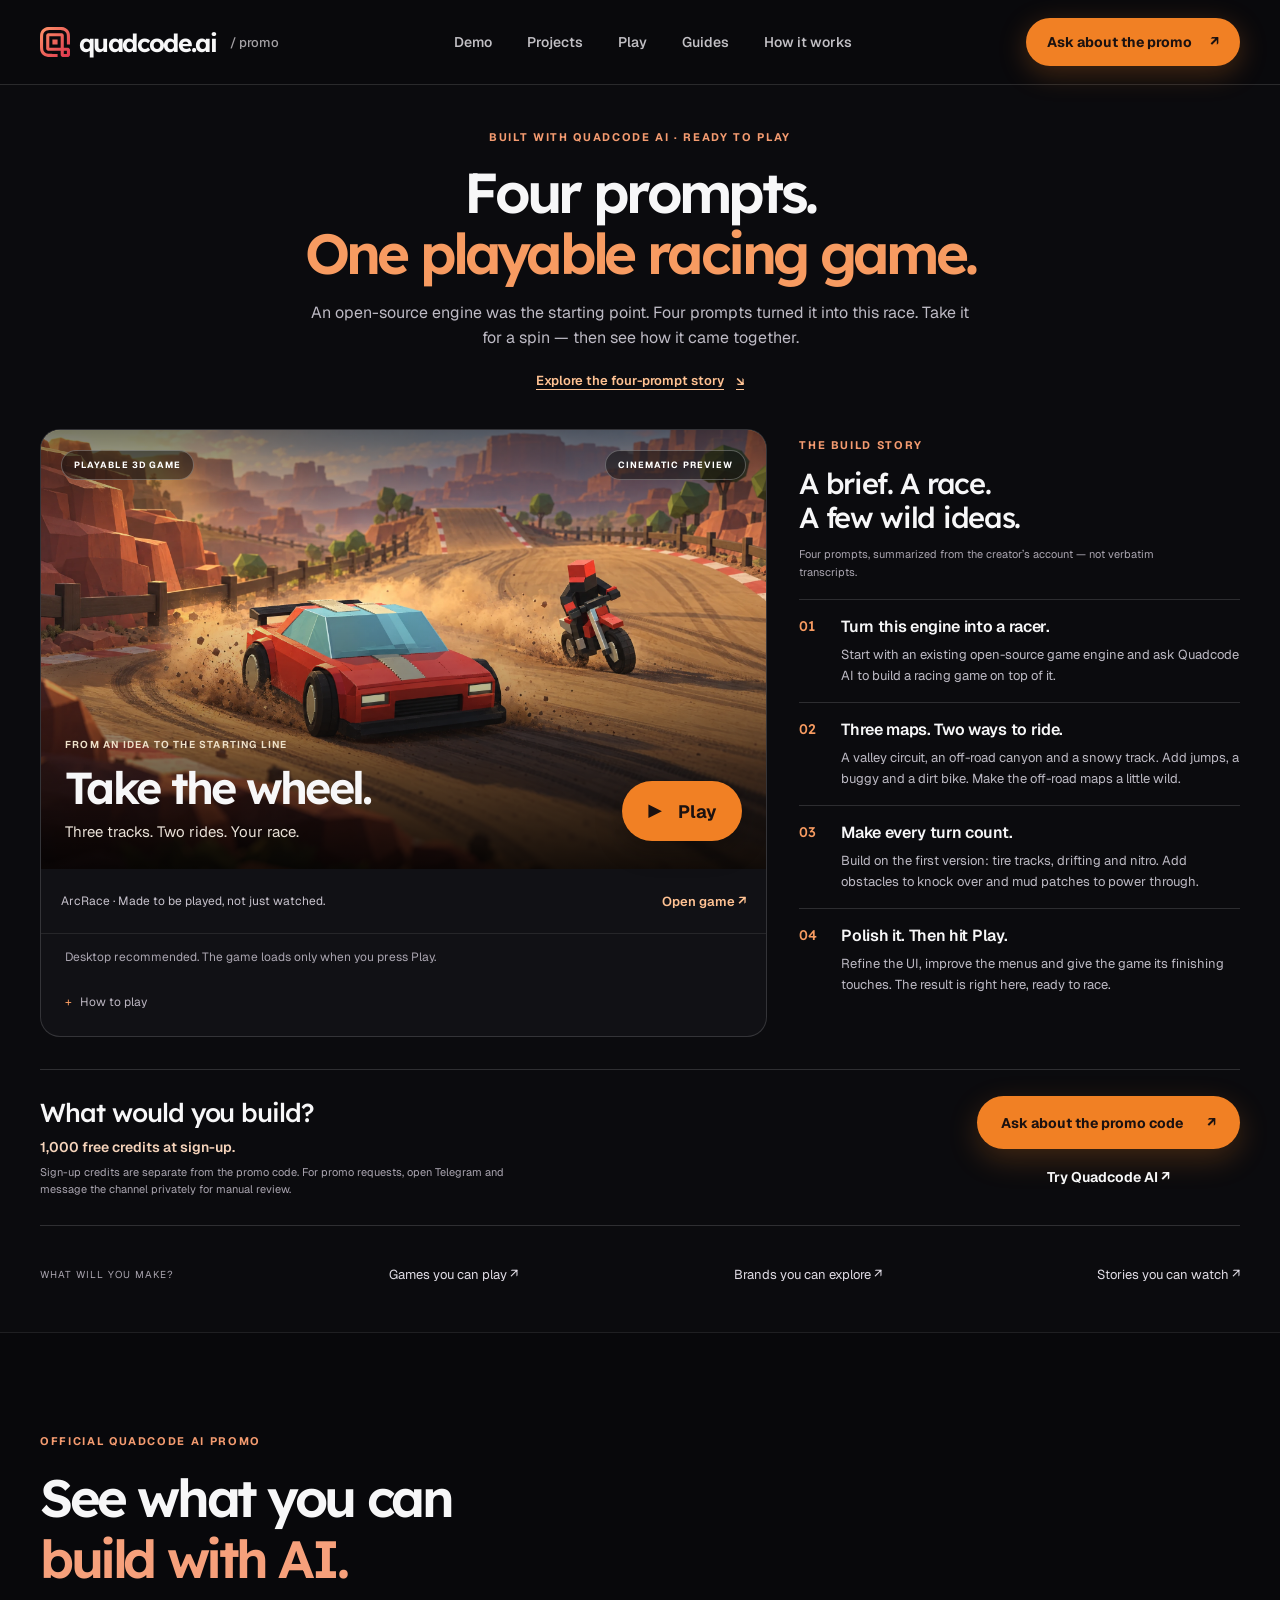
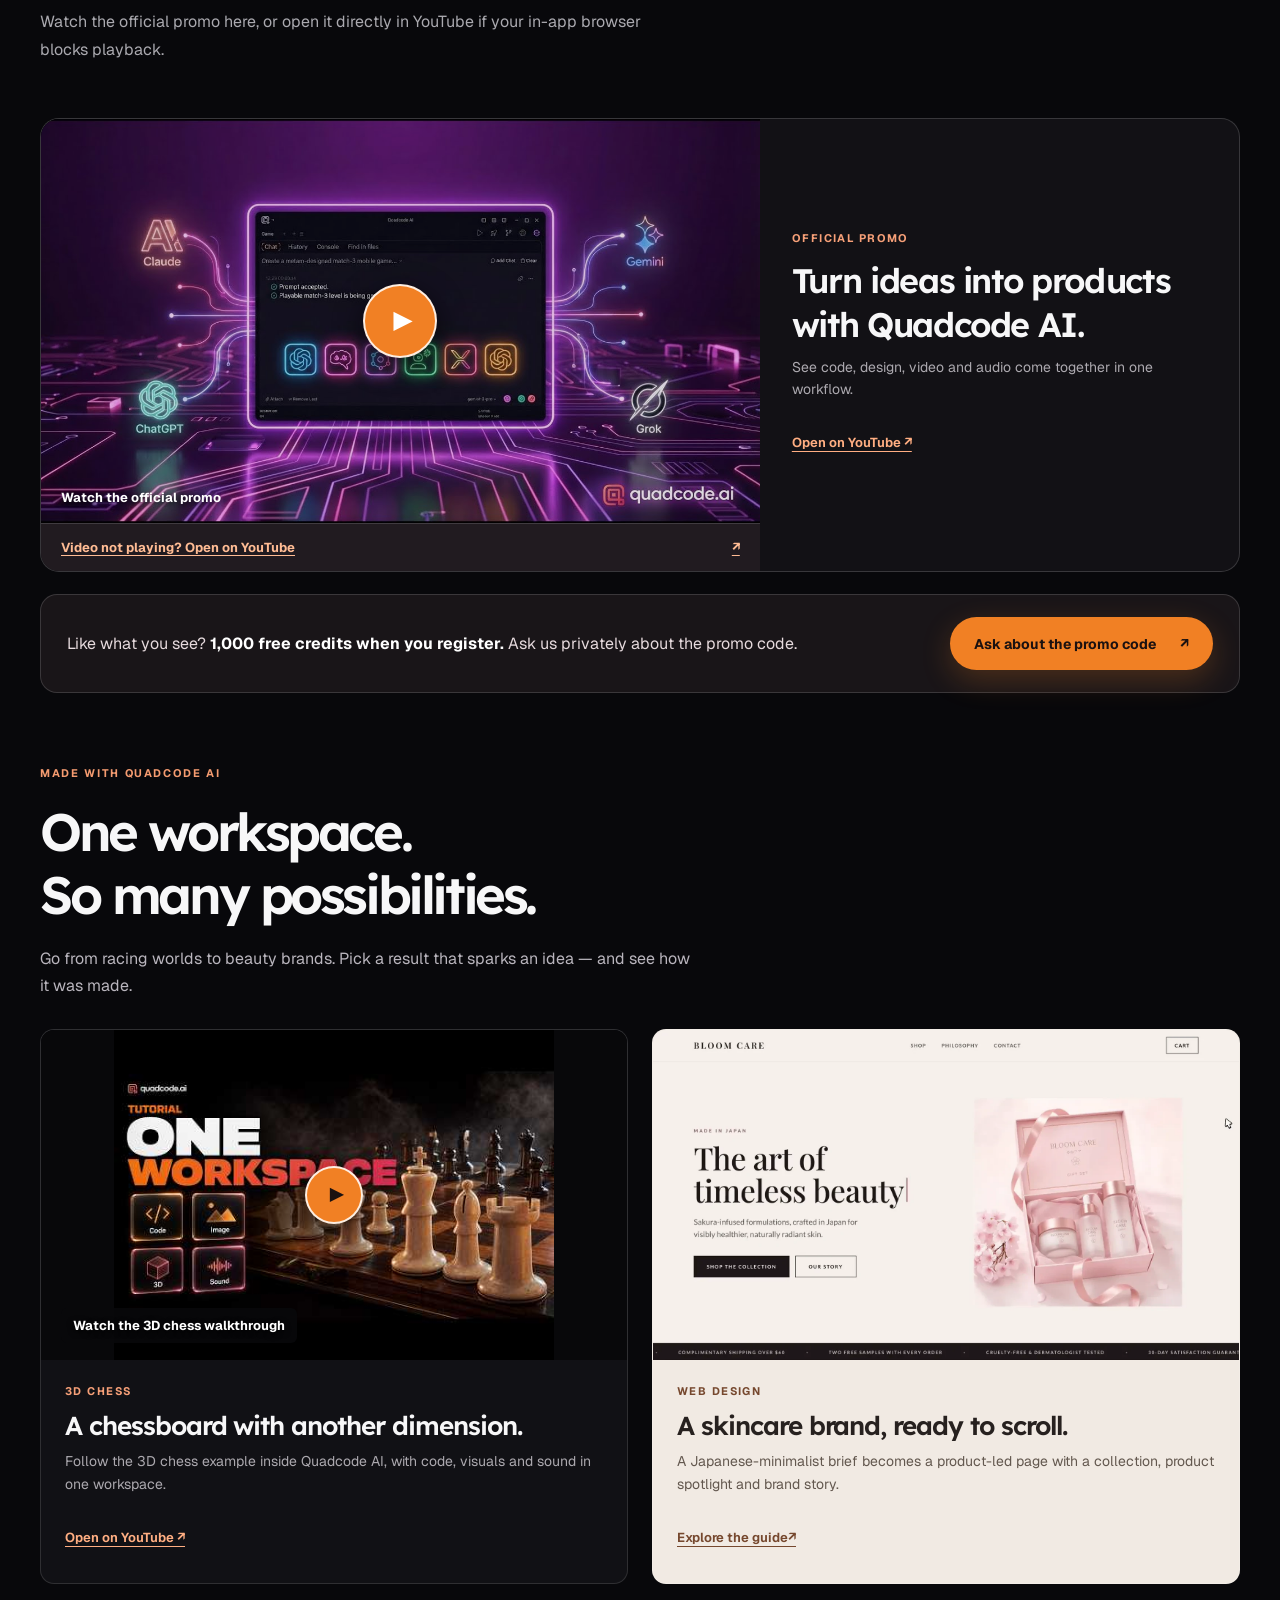
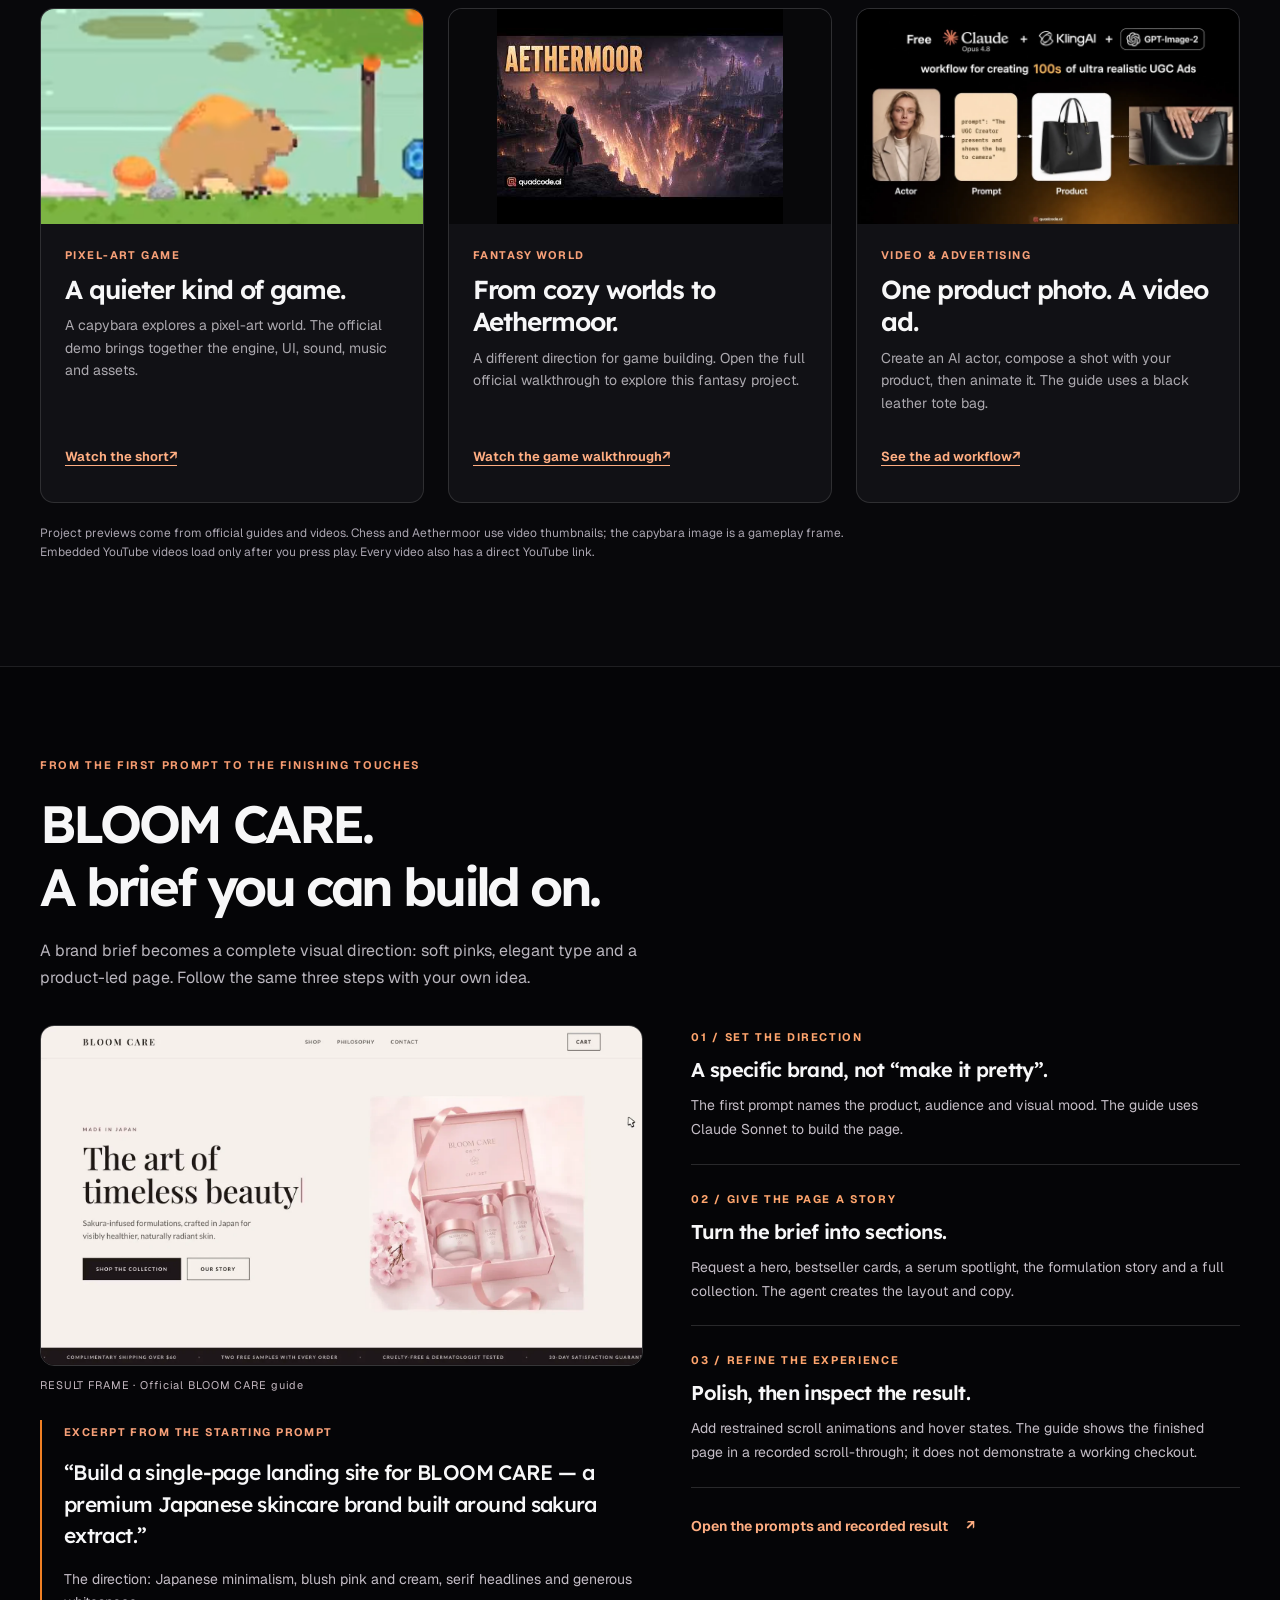
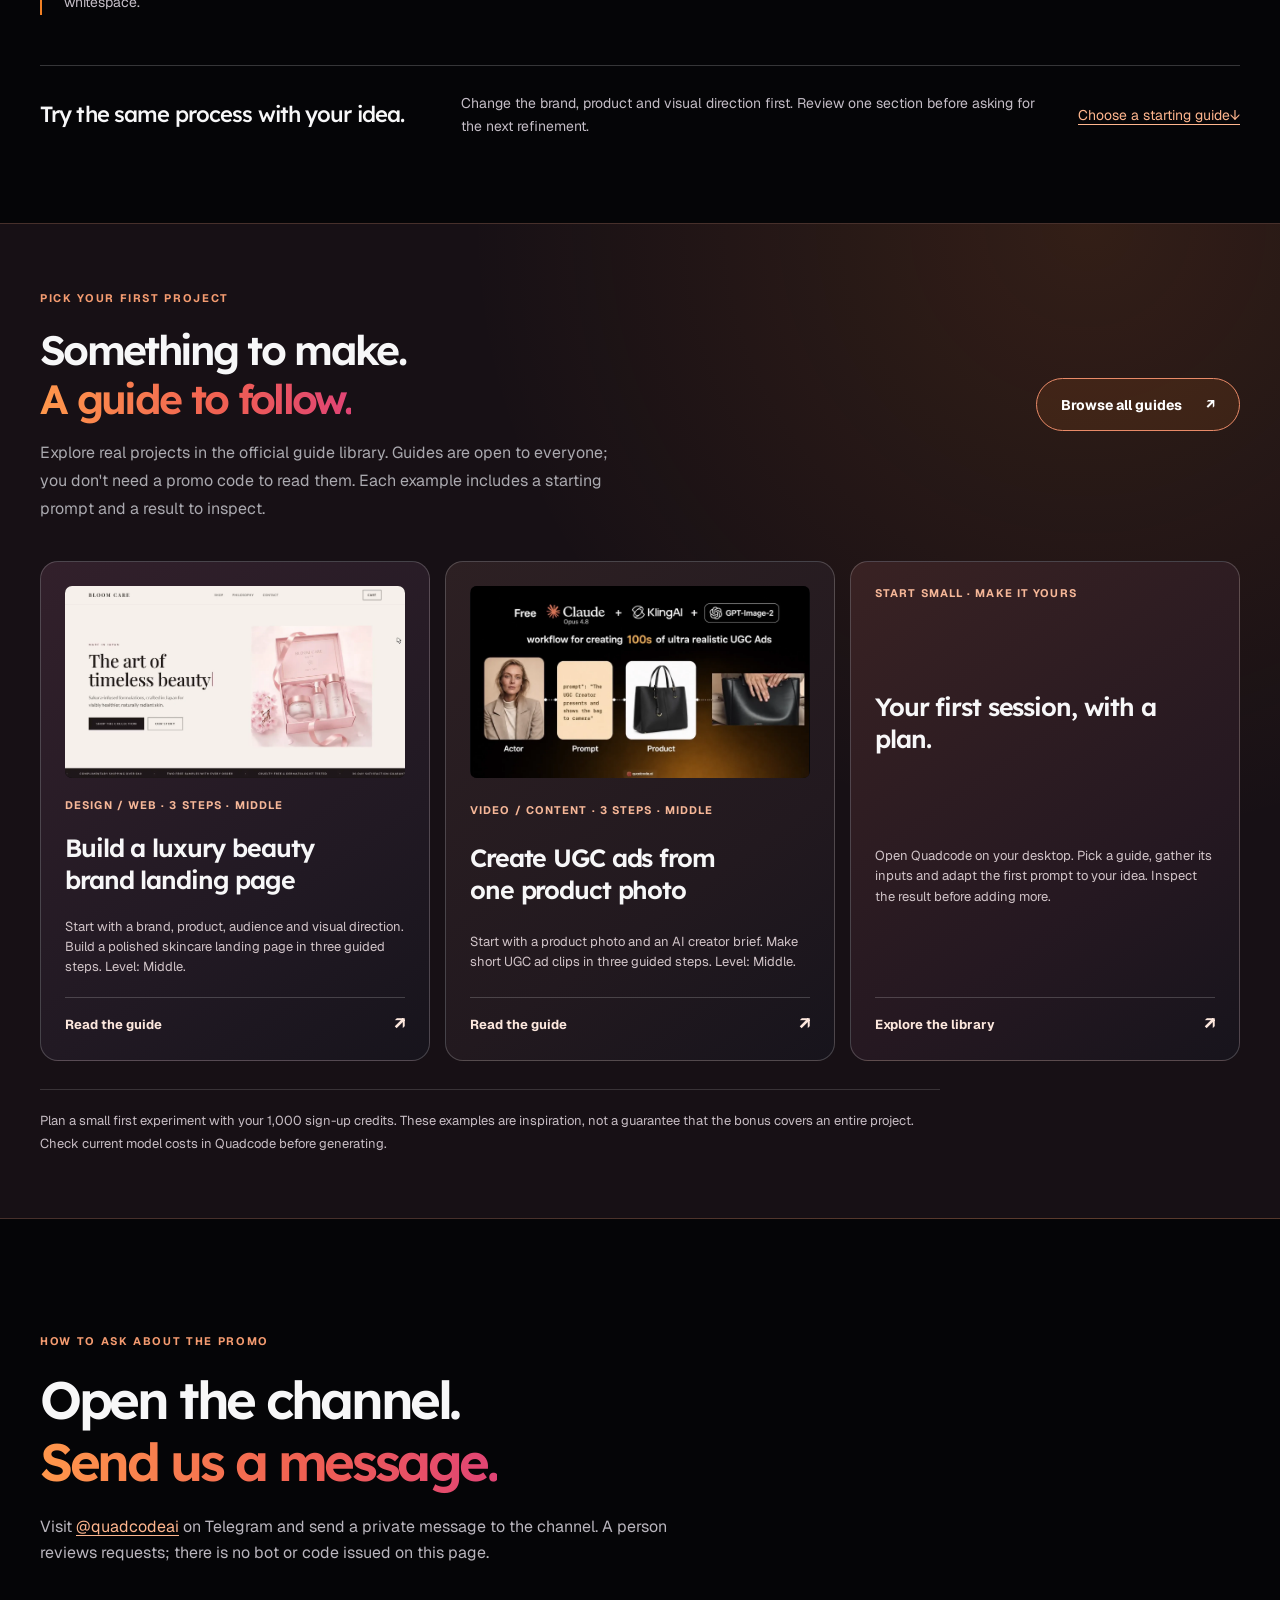
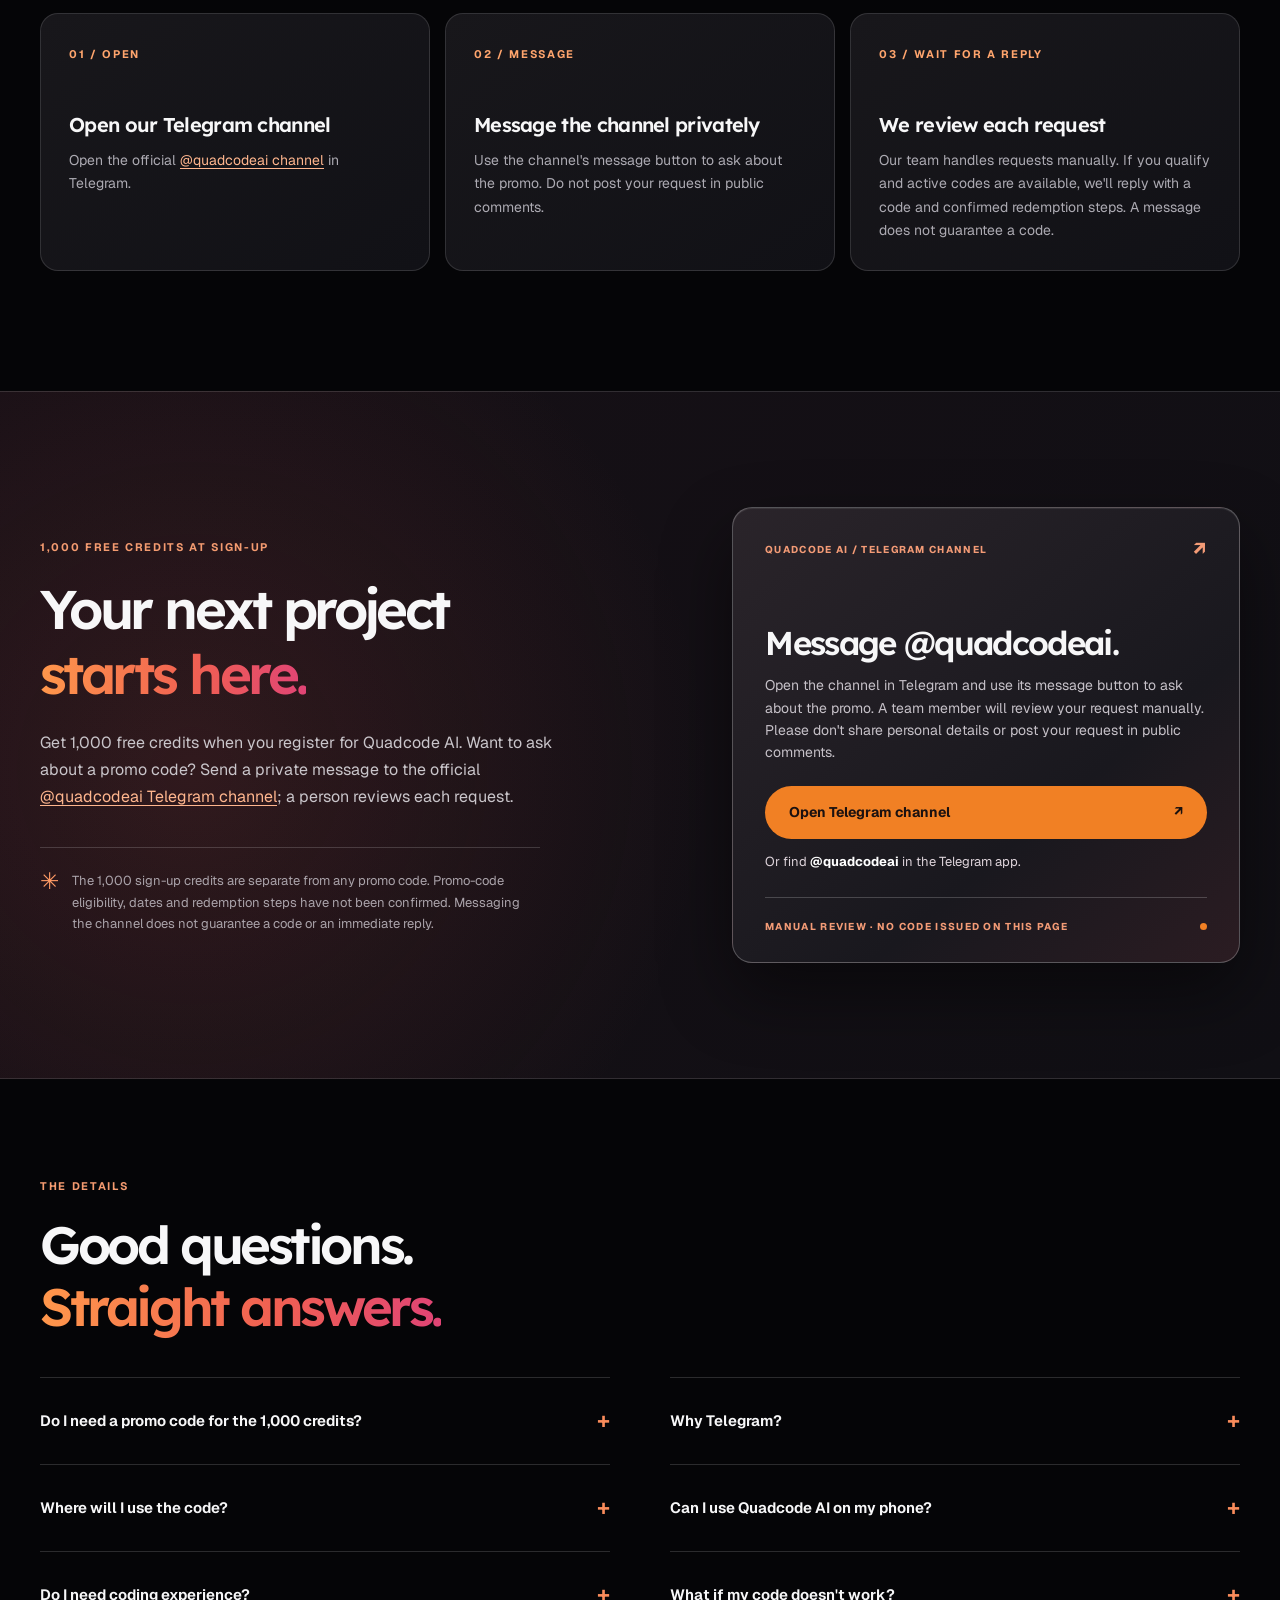
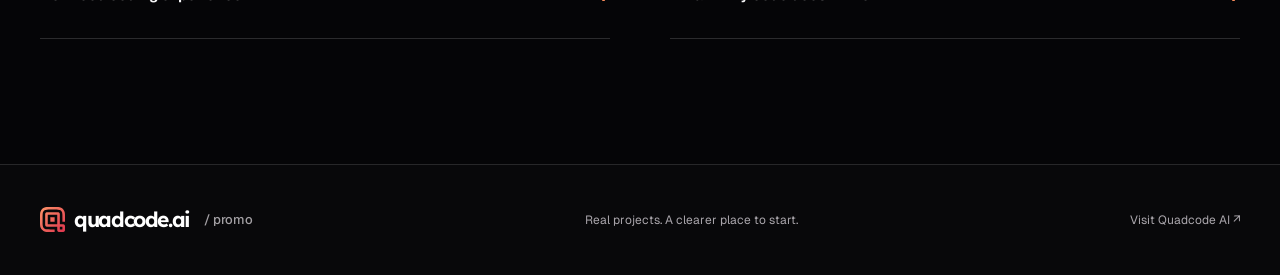
==== commit 8e2cd814: "Publish playable racing showcase with muted Seedance hero loop" ====
--- a/static/index.html
+++ b/static/index.html
@@ -8,29 +8,74 @@
   <title>1,000 Free Credits at Sign-Up | Quadcode AI</title>
   <link rel="preconnect" href="https://fonts.googleapis.com">
   <link rel="preconnect" href="https://fonts.gstatic.com" crossorigin>
-  <link rel="stylesheet" href="/static/styles.css">
-  <script defer src="/static/app.js"></script>
+  <link rel="stylesheet" href="/static/styles.css?v=seedance-release-1">
+  <script defer src="/static/app.js?v=seedance-release-1"></script>
 </head>
 <body>
   <a class="skip" href="#main">Skip to content</a>
   <header class="site-header"><div class="wrap header-inner">
     <a class="brand" href="#top" aria-label="Quadcode AI promo, back to top"><img src="/static/quadcode-mark.svg" alt="" width="30" height="30">quadcode.ai<span class="brand-extra">/ promo</span></a>
-    <nav aria-label="Main navigation"><a href="#watch">Demo</a><a href="#guides">Guides</a><a href="#how">How it works</a></nav>
+    <nav aria-label="Main navigation"><a href="#watch">Demo</a><a href="#results">Projects</a><a href="#play">Play</a><a href="#guides">Guides</a><a href="#how">How it works</a></nav>
     <a class="header-cta" href="https://t.me/quadcodeai" target="_blank" rel="noopener noreferrer">Ask about the promo <span aria-hidden="true">↗</span></a>
   </div></header>
   <main id="main">
-    <div class="hero-shell"><section class="hero wrap" id="top" aria-labelledby="hero-title">
-      <div class="hero-copy">
-        <span class="eyebrow"><span class="eyebrow-dot" aria-hidden="true"></span> QUADCODE AI · DESKTOP WORKSPACE</span>
-        <h1 id="hero-title">Turn your idea into a project. <em>1,000 free credits at sign-up.</em></h1>
-        <p class="hero-lead">Build websites, dashboards and content with AI agents for code, design, video and sound. Explore a real project and watch the official demo.</p>
-        <div class="hero-actions"><a class="button button-primary" href="https://t.me/quadcodeai" target="_blank" rel="noopener noreferrer">Ask about the promo code <span aria-hidden="true">↗</span></a><a class="text-link" href="#watch">Watch the official promo <span aria-hidden="true">↓</span></a></div>
-        <p class="hero-note">Opens @quadcodeai on Telegram. Message the channel privately; a person reviews requests. A message does not guarantee a code.</p>
+<div class="hero-shell"><section class="hero wrap" id="top" aria-labelledby="hero-title">
+<div class="hero-copy"><span class="eyebrow">BUILT WITH QUADCODE AI · READY TO PLAY</span><h1 id="hero-title">Four prompts.<br><em>One playable racing game.</em></h1><p class="hero-lead">An open-source engine was the starting point. Four prompts turned it into this race. Take it for a spin — then see how it came together.</p><a class="story-jump" href="#creation-story">Explore the four-prompt story <span aria-hidden="true">↘</span></a></div>
+<div class="creation-layout">
+<section class="game-showcase" id="play" aria-labelledby="race-title"><div class="game-cover" id="race-cover"><img src="/static/race-cinematic.webp" width="2560" height="1440" alt="Cinematic artwork inspired by ArcRace: a red arcade car and dirt bike racing through a sunlit canyon; not a gameplay screenshot" fetchpriority="high"><video id="race-cinematic" class="race-cinematic" width="1920" height="1080" muted loop playsinline preload="none" data-src="/static/race-flyover-web.mp4" poster="/static/race-cinematic.webp" aria-hidden="true" tabindex="-1"></video><div class="game-topline"><span>PLAYABLE 3D GAME</span><span>CINEMATIC PREVIEW</span></div><button id="race-motion" class="race-motion" type="button" aria-controls="race-cinematic" hidden>Play preview</button><div class="game-caption"><div><span class="game-kicker">FROM AN IDEA TO THE STARTING LINE</span><h2 id="race-title">Take the wheel.</h2><p>Three tracks. Two rides. Your race.</p></div><button class="game-play" id="race-launch" type="button" aria-controls="race-player" aria-expanded="false"><span aria-hidden="true">▶</span> Play</button></div></div><div id="race-player" class="race-player" hidden></div><div class="game-toolbar"><span>ArcRace · Made to be played, not just watched.</span><div><a href="/static/race/index.html" target="_blank" rel="noopener noreferrer">Open game ↗</a><button id="race-close" type="button" hidden>Close game</button></div></div><p id="race-status" class="race-help" role="status" aria-live="polite">Desktop recommended. The game loads only when you press Play.</p><details class="game-controls"><summary>How to play</summary><p>Choose a track and ride, then select Start Race. W / arrows to drive · Shift / E for nitro · R to recover · Esc / P to pause. Click inside the game to use the keyboard.</p></details></section>
+<section class="creation-story" id="creation-story" aria-labelledby="story-title">
+  <span class="eyebrow">THE BUILD STORY</span><h2 id="story-title">A brief. A race.<br>A few wild ideas.</h2>
+  <p class="story-source">Four prompts, summarized from the creator’s account — not verbatim transcripts.</p>
+  <ol class="prompt-story">
+    <li><span class="prompt-index" aria-hidden="true">01</span><div><h3>Turn this engine into a racer.</h3><p>Start with an existing open-source game engine and ask Quadcode AI to build a racing game on top of it.</p></div></li>
+    <li><span class="prompt-index" aria-hidden="true">02</span><div><h3>Three maps. Two ways to ride.</h3><p>A valley circuit, an off-road canyon and a snowy track. Add jumps, a buggy and a dirt bike. Make the off-road maps a little wild.</p></div></li>
+    <li><span class="prompt-index" aria-hidden="true">03</span><div><h3>Make every turn count.</h3><p>Build on the first version: tire tracks, drifting and nitro. Add obstacles to knock over and mud patches to power through.</p></div></li>
+    <li><span class="prompt-index" aria-hidden="true">04</span><div><h3>Polish it. Then hit Play.</h3><p>Refine the UI, improve the menus and give the game its finishing touches. The result is right here, ready to race.</p></div></li>
+  </ol>
+</section>
+</div>
+<div class="creation-offer"><div><h2>What would you build?</h2><p class="hero-bonus">1,000 free credits at sign-up.</p><p class="hero-note">Sign-up credits are separate from the promo code. For promo requests, open Telegram and message the channel privately for manual review.</p></div><div class="hero-actions"><a class="button button-primary" href="https://t.me/quadcodeai" target="_blank" rel="noopener noreferrer">Ask about the promo code <span aria-hidden="true">↗</span></a><a class="text-link" href="https://quadcode.ai" target="_blank" rel="noopener noreferrer">Try Quadcode AI ↗</a></div></div>
+<div class="possibilities"><span>WHAT WILL YOU MAKE?</span><a href="#results">Games you can play ↗</a><a href="#case-study">Brands you can explore ↗</a><a href="#result-ad">Stories you can watch ↗</a></div></section></div>
+    <section class="demo-section" id="watch" aria-labelledby="demo-title"><div class="wrap"><div class="demo-heading"><div><span class="eyebrow">OFFICIAL QUADCODE AI PROMO</span><h2 id="demo-title">See what you can<br><em>build with AI.</em></h2><p>Watch the official promo here, or open it directly in YouTube if your in-app browser blocks playback.</p></div></div><article class="demo-card demo-card-featured"><div class="demo-player"><button class="demo-play" type="button" data-video-id="nyHDkDUzH-o" aria-label="Play official Quadcode AI promo: Turn Ideas into Products"><img src="/static/quadcode-promo.jpg" width="1280" height="720" alt="Official thumbnail for the Quadcode AI Turn Ideas into Products promo video" loading="lazy"><span class="demo-play-icon" aria-hidden="true">▶</span><span class="demo-play-text">Watch the official promo</span></button></div><a class="demo-video-fallback" href="https://www.youtube.com/watch?v=nyHDkDUzH-o" target="_blank" rel="noopener noreferrer">Video not playing? Open on YouTube <span aria-hidden="true">↗</span></a><div class="demo-card-copy"><span class="demo-tag">OFFICIAL PROMO</span><h3>Turn ideas into products with Quadcode AI.</h3><p>See code, design, video and audio come together in one workflow.</p><a href="https://www.youtube.com/watch?v=nyHDkDUzH-o" target="_blank" rel="noopener noreferrer">Open on YouTube ↗</a></div></article><div class="demo-followup"><p>Like what you see? <strong>1,000 free credits when you register.</strong> Ask us privately about the promo code.</p><a class="button button-primary" href="https://t.me/quadcodeai" target="_blank" rel="noopener noreferrer">Ask about the promo code <span aria-hidden="true">↗</span></a></div>
+<section class="results-showcase" id="results" aria-labelledby="results-title">
+  <div class="section-heading"><span class="eyebrow">MADE WITH QUADCODE AI</span><h2 id="results-title">One workspace.<br>So many possibilities.</h2><p class="section-intro">Go from racing worlds to beauty brands. Pick a result that sparks an idea — and see how it was made.</p></div>
+  <div class="demo-grid results-grid"><article class="demo-card"><div class="demo-player"><button class="demo-play" type="button" data-video-id="6S5AX__QRyA" aria-label="Play official Quadcode AI video: 3D Chess in One Workspace"><img src="/static/showcase-chess.jpg" width="480" height="360" alt="Official video thumbnail showing the 3D chess project" loading="lazy"><span class="demo-play-icon" aria-hidden="true">▶</span><span class="demo-play-text">Watch the 3D chess walkthrough</span></button></div><div class="demo-card-copy"><span class="demo-tag">3D CHESS</span><h3>A chessboard with another dimension.</h3><p>Follow the 3D chess example inside Quadcode AI, with code, visuals and sound in one workspace.</p><a href="https://www.youtube.com/watch?v=6S5AX__QRyA" target="_blank" rel="noopener noreferrer">Open on YouTube ↗</a></div></article>
+<article class="demo-card result-card result-brand" id="result-brand">
+  <a class="result-preview" href="https://guides.quadcode.ai/guide/beauty-brand-landing" target="_blank" rel="noopener noreferrer" aria-label="Explore the guide: A skincare brand, ready to scroll."><img src="/static/showcase-bloom.webp" alt="BLOOM CARE demo landing page with a cream layout and pink skincare products" loading="lazy" width="960" height="540"></a>
+  <div class="demo-card-copy"><span class="demo-tag">WEB DESIGN</span><h3>A skincare brand, ready to scroll.</h3><p>A Japanese-minimalist brief becomes a product-led page with a collection, product spotlight and brand story.</p><a href="https://guides.quadcode.ai/guide/beauty-brand-landing" target="_blank" rel="noopener noreferrer">Explore the guide <span aria-hidden="true">↗</span></a></div>
+</article>
+<article class="demo-card result-card result-capybara">
+  <a class="result-preview" href="https://www.youtube.com/watch?v=EWaZmB2nztA" target="_blank" rel="noopener noreferrer" aria-label="Watch the short: A quieter kind of game."><img src="/static/showcase-capybara.webp" alt="Gameplay frame of a pixel-art capybara beside water and an orange tree" loading="lazy" width="960" height="540"></a>
+  <div class="demo-card-copy"><span class="demo-tag">PIXEL-ART GAME</span><h3>A quieter kind of game.</h3><p>A capybara explores a pixel-art world. The official demo brings together the engine, UI, sound, music and assets.</p><a href="https://www.youtube.com/watch?v=EWaZmB2nztA" target="_blank" rel="noopener noreferrer">Watch the short <span aria-hidden="true">↗</span></a></div>
+</article>
+<article class="demo-card result-card ">
+  <a class="result-preview" href="https://www.youtube.com/watch?v=w5zFQ66HQmg" target="_blank" rel="noopener noreferrer" aria-label="Watch the game walkthrough: From cozy worlds to Aethermoor."><img src="/static/showcase-rpg.jpg" alt="Official Aethermoor video thumbnail showing a fantasy landscape" loading="lazy" width="960" height="540"></a>
+  <div class="demo-card-copy"><span class="demo-tag">FANTASY WORLD</span><h3>From cozy worlds to Aethermoor.</h3><p>A different direction for game building. Open the full official walkthrough to explore this fantasy project.</p><a href="https://www.youtube.com/watch?v=w5zFQ66HQmg" target="_blank" rel="noopener noreferrer">Watch the game walkthrough <span aria-hidden="true">↗</span></a></div>
+</article>
+<article class="demo-card result-card result-ad" id="result-ad">
+  <a class="result-preview" href="https://guides.quadcode.ai/guide/ugc-ads-workflow" target="_blank" rel="noopener noreferrer" aria-label="See the ad workflow: One product photo. A video ad."><img src="/static/showcase-ugc.webp" alt="Official UGC guide preview showing an AI actor, prompt, product bag and output" loading="lazy" width="960" height="540"></a>
+  <div class="demo-card-copy"><span class="demo-tag">VIDEO & ADVERTISING</span><h3>One product photo. A video ad.</h3><p>Create an AI actor, compose a shot with your product, then animate it. The guide uses a black leather tote bag.</p><a href="https://guides.quadcode.ai/guide/ugc-ads-workflow" target="_blank" rel="noopener noreferrer">See the ad workflow <span aria-hidden="true">↗</span></a></div>
+</article>
+</div>
+  <p class="demo-privacy">Project previews come from official guides and videos. Chess and Aethermoor use video thumbnails; the capybara image is a gameplay frame. Embedded YouTube videos load only after you press play. Every video also has a direct YouTube link.</p>
+</section>
+</div></section>
+
+
+
+    <section class="case-section wrap" id="case-study" aria-labelledby="case-title">
+      <div class="section-heading"><span class="eyebrow">FROM THE FIRST PROMPT TO THE FINISHING TOUCHES</span><h2 id="case-title">BLOOM CARE.<br>A brief you can build on.</h2><p class="section-intro">A brand brief becomes a complete visual direction: soft pinks, elegant type and a product-led page. Follow the same three steps with your own idea.</p></div>
+      <div class="case-layout">
+        <div class="case-proof"><figure><img src="/static/showcase-bloom.webp" alt="Recorded BLOOM CARE result: serif headline, skincare product image and blush-pink palette" loading="lazy" width="960" height="540"><figcaption>RESULT FRAME · Official BLOOM CARE guide</figcaption></figure><div class="case-brief"><span class="demo-tag">EXCERPT FROM THE STARTING PROMPT</span><blockquote>“Build a single-page landing site for BLOOM CARE — a premium Japanese skincare brand built around sakura extract.”</blockquote><p>The direction: Japanese minimalism, blush pink and cream, serif headlines and generous whitespace.</p></div></div>
+        <div class="case-process"><ol>
+          <li><span class="step-number">01 / SET THE DIRECTION</span><h3>A specific brand, not “make it pretty”.</h3><p>The first prompt names the product, audience and visual mood. The guide uses Claude Sonnet to build the page.</p></li>
+          <li><span class="step-number">02 / GIVE THE PAGE A STORY</span><h3>Turn the brief into sections.</h3><p>Request a hero, bestseller cards, a serum spotlight, the formulation story and a full collection. The agent creates the layout and copy.</p></li>
+          <li><span class="step-number">03 / REFINE THE EXPERIENCE</span><h3>Polish, then inspect the result.</h3><p>Add restrained scroll animations and hover states. The guide shows the finished page in a recorded scroll-through; it does not demonstrate a working checkout.</p></li>
+        </ol><a class="inline-link" href="https://guides.quadcode.ai/guide/beauty-brand-landing" target="_blank" rel="noopener noreferrer">Open the prompts and recorded result <span aria-hidden="true">↗</span></a></div>
       </div>
-      <figure class="hero-proof"><img src="/static/quadcode-dashboard.webp" width="1150" height="730" alt="Finished dashboard shown in an official Quadcode AI project walkthrough" fetchpriority="high"><figcaption>REAL PROJECT · Dashboard from the official Quadcode AI walkthrough</figcaption></figure>
-    </section></div>
-    <section class="demo-section" id="watch" aria-labelledby="demo-title"><div class="wrap"><div class="demo-heading"><div><span class="eyebrow">OFFICIAL QUADCODE AI PROMO</span><h2 id="demo-title">See what you can<br><em>build with AI.</em></h2><p>Watch the official promo here, or open it directly in YouTube if your in-app browser blocks playback.</p></div></div><article class="demo-card demo-card-featured"><div class="demo-player"><button class="demo-play" type="button" data-video-id="nyHDkDUzH-o" aria-label="Play official Quadcode AI promo: Turn Ideas into Products"><img src="/static/quadcode-promo.jpg" width="1280" height="720" alt="Official thumbnail for the Quadcode AI Turn Ideas into Products promo video" loading="lazy"><span class="demo-play-icon" aria-hidden="true">▶</span><span class="demo-play-text">Watch the official promo</span></button></div><a class="demo-video-fallback" href="https://www.youtube.com/watch?v=nyHDkDUzH-o" target="_blank" rel="noopener noreferrer">Video not playing? Open on YouTube <span aria-hidden="true">↗</span></a><div class="demo-card-copy"><span class="demo-tag">OFFICIAL PROMO</span><h3>Turn ideas into products with Quadcode AI.</h3><p>See code, design, video and audio come together in one workflow.</p><a href="https://www.youtube.com/watch?v=nyHDkDUzH-o" target="_blank" rel="noopener noreferrer">Open on YouTube ↗</a></div></article><div class="demo-followup"><p>Like what you see? <strong>1,000 free credits when you register.</strong> Ask us privately about the promo code.</p><a class="button button-primary" href="https://t.me/quadcodeai" target="_blank" rel="noopener noreferrer">Ask about the promo code <span aria-hidden="true">↗</span></a></div><h3 class="demo-walkthrough-title">Full project walkthroughs</h3><div class="demo-grid"><article class="demo-card"><div class="demo-player"><button class="demo-play" type="button" data-video-id="6S5AX__QRyA" aria-label="Play official Quadcode AI video: 3D Chess in One Workspace"><img src="/static/quadcode-workspace.webp" width="1380" height="720" alt="Actual Quadcode AI desktop workspace from an official walkthrough" loading="lazy"><span class="demo-play-icon" aria-hidden="true">▶</span><span class="demo-play-text">Watch the workspace demo</span></button></div><div class="demo-card-copy"><span class="demo-tag">INSIDE THE IDE · 3:27</span><h3>Build inside one workspace.</h3><p>Follow a 3D chess project inside the Quadcode AI desktop app.</p><a href="https://www.youtube.com/watch?v=6S5AX__QRyA" target="_blank" rel="noopener noreferrer">Open on YouTube ↗</a></div></article><article class="demo-card"><div class="demo-player"><button class="demo-play" type="button" data-video-id="HFVjbUmvWDU" aria-label="Play official Quadcode AI video: Build a Dashboard with Agents"><img src="/static/quadcode-dashboard.webp" width="1150" height="730" alt="Dashboard shown in an official Quadcode AI walkthrough" loading="lazy"><span class="demo-play-icon" aria-hidden="true">▶</span><span class="demo-play-text">Watch the dashboard build</span></button></div><div class="demo-card-copy"><span class="demo-tag">REAL PROJECT · 4:00</span><h3>See a finished dashboard.</h3><p>Watch the agents work through a practical dashboard build.</p><a href="https://www.youtube.com/watch?v=HFVjbUmvWDU" target="_blank" rel="noopener noreferrer">Open on YouTube ↗</a></div></article></div><p class="demo-privacy">Videos load from YouTube only after you press play. Previews are frames from the linked official videos.</p></div></section>
-    <section class="guides-band" id="guides" aria-labelledby="guides-title"><div class="wrap"><div class="guides-inner"><div><span class="eyebrow">PICK YOUR FIRST PROJECT</span><h2 id="guides-title">Something to make.<br><em>A guide to follow.</em></h2><p>Explore real projects in the official guide library. Guides are open to everyone; you don't need a promo code to read them.</p></div><a class="button button-outline" href="https://guides.quadcode.ai/#guides" target="_blank" rel="noopener noreferrer">Browse all guides <span aria-hidden="true">↗</span></a></div><div class="guide-grid"><a class="guide-card" href="https://guides.quadcode.ai/guide/beauty-brand-landing" target="_blank" rel="noopener noreferrer"><span class="guide-top"><span class="guide-icon" aria-hidden="true">✳</span><span>DESIGN / WEB</span></span><strong>Build a luxury beauty brand landing page</strong><span class="guide-description">Start with a brand, product, audience and visual direction. Build a polished skincare landing page in three guided steps. Level: Middle.</span><span class="guide-bottom">Read the guide <span aria-hidden="true">↗</span></span></a><a class="guide-card" href="https://guides.quadcode.ai/guide/ugc-ads-workflow" target="_blank" rel="noopener noreferrer"><span class="guide-top"><span class="guide-icon" aria-hidden="true">▶</span><span>VIDEO / CONTENT</span></span><strong>Create UGC ads from one product photo</strong><span class="guide-description">Start with a product photo and an AI creator brief. Make short UGC ad clips in three guided steps. Level: Middle.</span><span class="guide-bottom">Read the guide <span aria-hidden="true">↗</span></span></a><a class="guide-card guide-library" href="https://guides.quadcode.ai/#guides" target="_blank" rel="noopener noreferrer"><span class="guide-top"><span class="guide-icon" aria-hidden="true">⌘</span><span>MORE TO EXPLORE</span></span><strong>Find a project that fits your idea.</strong><span class="guide-description">Browse the official library for more starting points.</span><span class="guide-bottom">Explore the library <span aria-hidden="true">↗</span></span></a></div></div></section>
+      <div class="case-takeaway"><strong>Try the same process with your idea.</strong><span>Change the brand, product and visual direction first. Review one section before asking for the next refinement.</span><a href="#guides">Choose a starting guide <span aria-hidden="true">↓</span></a></div>
+    </section>
+    <section class="guides-band" id="guides" aria-labelledby="guides-title"><div class="wrap"><div class="guides-inner"><div><span class="eyebrow">PICK YOUR FIRST PROJECT</span><h2 id="guides-title">Something to make.<br><em>A guide to follow.</em></h2><p>Explore real projects in the official guide library. Guides are open to everyone; you don't need a promo code to read them. Each example includes a starting prompt and a result to inspect.</p></div><a class="button button-outline" href="https://guides.quadcode.ai/#guides" target="_blank" rel="noopener noreferrer">Browse all guides <span aria-hidden="true">↗</span></a></div><div class="guide-grid"><a class="guide-card" href="https://guides.quadcode.ai/guide/beauty-brand-landing" target="_blank" rel="noopener noreferrer"><img class="guide-preview" src="/static/showcase-bloom.webp" alt="BLOOM CARE landing-page guide result" loading="lazy" width="960" height="540"><span class="guide-top">DESIGN / WEB · 3 STEPS · MIDDLE</span><strong>Build a luxury beauty brand landing page</strong><span class="guide-description">Start with a brand, product, audience and visual direction. Build a polished skincare landing page in three guided steps. Level: Middle.</span><span class="guide-bottom">Read the guide <span aria-hidden="true">↗</span></span></a><a class="guide-card" href="https://guides.quadcode.ai/guide/ugc-ads-workflow" target="_blank" rel="noopener noreferrer"><img class="guide-preview" src="/static/showcase-ugc.webp" alt="AI actor and product compositing workflow from the UGC guide" loading="lazy" width="960" height="540"><span class="guide-top">VIDEO / CONTENT · 3 STEPS · MIDDLE</span><strong>Create UGC ads from one product photo</strong><span class="guide-description">Start with a product photo and an AI creator brief. Make short UGC ad clips in three guided steps. Level: Middle.</span><span class="guide-bottom">Read the guide <span aria-hidden="true">↗</span></span></a><a class="guide-card guide-library" href="https://guides.quadcode.ai/#guides" target="_blank" rel="noopener noreferrer"><span class="guide-top">START SMALL · MAKE IT YOURS</span><strong>Your first session, with a plan.</strong><span class="guide-description">Open Quadcode on your desktop. Pick a guide, gather its inputs and adapt the first prompt to your idea. Inspect the result before adding more.</span><span class="guide-bottom">Explore the library <span aria-hidden="true">↗</span></span></a></div><p class="credit-context">Plan a small first experiment with your 1,000 sign-up credits. These examples are inspiration, not a guarantee that the bonus covers an entire project. Check current model costs in Quadcode before generating.</p></div></section>
     <section class="steps-section wrap" id="how" aria-labelledby="steps-title"><div class="section-heading"><span class="eyebrow">HOW TO ASK ABOUT THE PROMO</span><h2 id="steps-title">Open the channel.<br><em>Send us a message.</em></h2><p class="section-intro">Visit <a href="https://t.me/quadcodeai" target="_blank" rel="noopener noreferrer">@quadcodeai</a> on Telegram and send a private message to the channel. A person reviews requests; there is no bot or code issued on this page.</p></div><div class="steps"><article class="step"><span class="step-number">01 / OPEN</span><h3>Open our Telegram channel</h3><p>Open the official <a href="https://t.me/quadcodeai" target="_blank" rel="noopener noreferrer">@quadcodeai channel</a> in Telegram.</p></article><article class="step"><span class="step-number">02 / MESSAGE</span><h3>Message the channel privately</h3><p>Use the channel's message button to ask about the promo. Do not post your request in public comments.</p></article><article class="step"><span class="step-number">03 / WAIT FOR A REPLY</span><h3>We review each request</h3><p>Our team handles requests manually. If you qualify and active codes are available, we'll reply with a code and confirmed redemption steps. A message does not guarantee a code.</p></article></div></section>
     <section class="claim-section" id="claim" aria-labelledby="claim-title"><div class="wrap claim-inner"><div class="claim-copy"><span class="eyebrow">1,000 FREE CREDITS AT SIGN-UP</span><h2 id="claim-title">Your next project<br><em>starts here.</em></h2><p>Get 1,000 free credits when you register for Quadcode AI. Want to ask about a promo code? Send a private message to the official <a href="https://t.me/quadcodeai" target="_blank" rel="noopener noreferrer">@quadcodeai Telegram channel</a>; a person reviews each request.</p><div class="privacy-note"><span aria-hidden="true">✳</span><span>The 1,000 sign-up credits are separate from any promo code. Promo-code eligibility, dates and redemption steps have not been confirmed. Messaging the channel does not guarantee a code or an immediate reply.</span></div></div><div class="claim-card"><div class="card-top"><span>QUADCODE AI / TELEGRAM CHANNEL</span><span class="small-star" aria-hidden="true">↗</span></div><div class="claim-information"><h3>Message @quadcodeai.</h3><p>Open the channel in Telegram and use its message button to ask about the promo. A team member will review your request manually. Please don't share personal details or post your request in public comments.</p><a class="button button-dark" href="https://t.me/quadcodeai" target="_blank" rel="noopener noreferrer">Open Telegram channel <span aria-hidden="true">↗</span></a><p class="channel-fallback">Or find <strong>@quadcodeai</strong> in the Telegram app.</p></div><div class="card-foot"><span>MANUAL REVIEW · NO CODE ISSUED ON THIS PAGE</span><span class="card-dot" aria-hidden="true"></span></div></div></div></section>
     <section class="faq-section wrap" id="faq" aria-labelledby="faq-title"><div class="section-heading"><span class="eyebrow">THE DETAILS</span><h2 id="faq-title">Good questions.<br><em>Straight answers.</em></h2></div><div class="faq-grid"><details><summary>Do I need a promo code for the 1,000 credits?</summary><p>No. The 1,000 free credits are included when you register for Quadcode AI. A promo code is a separate, manually reviewed offer; its benefit, eligibility, dates and redemption details are not confirmed yet.</p></details><details><summary>Why Telegram?</summary><p>Message our official channel privately. Our team reviews requests manually to help limit automated claims; a Telegram account alone doesn't prove someone is a unique person.</p></details><details><summary>Where will I use the code?</summary><p>The exact redemption steps will be published once they are confirmed. If a code is issued, our team will send the confirmed instructions in a private reply from the channel.</p></details><details><summary>Can I use Quadcode AI on my phone?</summary><p>You can open Telegram and read guides on a phone. Quadcode AI is a desktop workspace for macOS and Windows.</p></details><details><summary>Do I need coding experience?</summary><p>The guides show real projects you can explore before starting. Check each guide for the steps and materials it needs.</p></details><details><summary>What if my code doesn't work?</summary><p>Reply in your private conversation with the channel. Don't post your code in public comments. Redemption instructions will be sent with any issued code.</p></details></div></section>
--- a/static/styles.css
+++ b/static/styles.css
@@ -102,3 +102,71 @@
   .site-header .brand{font-size:18px}
   .header-cta{font-size:11px;max-width:117px;line-height:1.2}
 }
+
+/* Real-project showcase: reuse demo cards, typography and existing CTA tokens. */
+.results-showcase{padding-top:68px;scroll-margin-top:24px}
+.results-grid{grid-template-columns:repeat(3,minmax(0,1fr));gap:20px;margin-top:30px}
+.results-grid .demo-card{display:flex;flex-direction:column}
+.results-grid .demo-card-copy{display:flex;flex-direction:column;flex:1;padding:22px}
+.results-grid .demo-card-copy>a{margin-top:auto;align-self:flex-start}
+.results-grid .demo-card h3{font-size:22px}
+.results-grid .demo-player{flex:none;width:100%;min-height:0}
+.results-grid .demo-player>.demo-play,.results-grid .demo-player>iframe{position:absolute;inset:0}
+.results-grid .demo-play img{object-fit:contain;opacity:1}
+.result-preview{display:block;background:#08080a;aspect-ratio:16/9;overflow:hidden}
+.result-preview img{display:block;width:100%;height:100%;object-fit:contain}
+.result-capybara .result-preview img{object-fit:cover;object-position:center 48%}
+.result-preview:focus-visible{outline-offset:-4px}
+.result-preview:hover{filter:brightness(1.08)}
+.case-section{padding-block:86px}
+.case-layout{display:grid;grid-template-columns:minmax(0,1.1fr) minmax(0,1fr);gap:48px;margin-top:34px}
+.case-proof figure{margin:0}
+.case-proof img{display:block;width:100%;height:auto;border:1px solid #ffffff32;border-radius:14px}
+.case-proof figcaption{margin-top:12px;font-size:11px;letter-spacing:.08em;color:#c4b8c0}
+.case-brief{margin-top:28px;padding-left:22px;border-left:2px solid #f18024}
+.case-brief blockquote{margin:16px 0;font:500 21px/1.5 Lexend,Arial,sans-serif;letter-spacing:-.03em}
+.case-brief p,.case-process p{color:#c4bdc6;font-size:14px;line-height:1.7}
+.case-process ol{padding:0;margin:0;list-style:none}
+.case-process li{padding:0 0 22px;margin:0 0 22px;border-bottom:1px solid #ffffff25}
+.case-process li:last-child{margin-bottom:0}
+.case-process h3{font:600 20px/1.4 Lexend,Arial,sans-serif;letter-spacing:-.035em;margin:10px 0}
+.case-process p{margin:0}
+.case-process .inline-link{min-height:44px;align-items:center;line-height:1.5}
+.case-takeaway{display:flex;align-items:center;gap:28px;margin-top:36px;padding-top:26px;border-top:1px solid #ffffff32}
+.case-takeaway strong{flex:1;font:500 22px/1.35 Lexend,Arial,sans-serif;letter-spacing:-.04em}
+.case-takeaway>span{flex:1.5;color:#c4bdc6;font-size:14px;line-height:1.6}
+.case-takeaway a{display:inline-flex;align-items:center;min-height:44px;color:#ffb68e;font-size:14px;text-decoration:underline;text-underline-offset:4px}
+.guide-preview{display:block;width:100%;aspect-ratio:16/9;height:auto;object-fit:contain;background:#08080a;border-radius:7px}
+.credit-context{max-width:900px!important;padding-top:20px;border-top:1px solid #ffffff25;margin-top:28px!important;font-size:13px!important;color:#c7bdc4!important}
+@media(max-width:1050px){.results-grid{grid-template-columns:repeat(2,minmax(0,1fr))}.case-layout{gap:28px}}
+@media(max-width:760px){.case-layout{grid-template-columns:1fr}.case-section{padding-block:60px}.case-takeaway{align-items:flex-start;flex-direction:column;gap:14px}.results-showcase{padding-top:48px}}
+@media(max-width:600px){.results-grid{grid-template-columns:1fr;gap:18px}.results-grid .demo-card-copy{padding:20px}.case-brief blockquote{font-size:19px}.case-layout{margin-top:24px}.results-grid .demo-card h3{font-size:21px}}
+
+/* ArcRace uses existing landing design tokens. */
+.race-section{padding-block:85px}.race-actions{display:flex;gap:14px;flex-wrap:wrap;margin-top:28px}.race-help{color:#c2bec6;font-size:14px;line-height:1.65;max-width:900px}.race-player{margin-top:24px;border:1px solid #f1802470;border-radius:18px;overflow:hidden;background:#0b1119}.race-player iframe{display:block;width:100%;height:720px;border:0}.race-section [hidden]{display:none!important}@media(max-width:760px){.race-section{padding-block:60px}.race-player iframe{height:680px}.race-actions .button{max-width:100%}}
+
+/* Result-led showcase using the existing visual reference. */
+.hero-shell{background:#0b0b0e}.hero-shell:after{display:none}.hero{display:block;padding-block:56px 36px;min-height:0}.hero-copy{max-width:850px;margin:0 auto 36px;text-align:center}.hero h1{font-size:clamp(42px,5.4vw,72px);line-height:1.04;letter-spacing:-.065em;margin:20px 0}.hero h1 em{background:none;color:#f79b61}.hero-lead{max-width:630px;margin:0 auto;color:#bdbac4;font-size:17px;line-height:1.6}.hero-actions{justify-content:center;gap:24px;margin-top:24px}.hero-bonus{font-size:14px;font-weight:600;color:#f5d3ba;margin:16px 0 0}.hero-note{font-size:11px;color:#aaa5b0;margin:10px 0 0;line-height:1.5}
+.game-showcase{scroll-margin-top:20px;border:1px solid #ffffff26;border-radius:20px;overflow:hidden;background:#111115}.game-cover{position:relative;width:100%;min-height:400px;aspect-ratio:2.2;isolation:isolate;background:#766344}.game-cover>img{position:absolute;inset:0;width:100%;height:100%;object-fit:cover;object-position:center 48%;z-index:-2}.game-cover:after{content:'';position:absolute;inset:0;z-index:-1;background:linear-gradient(180deg,#0008,transparent 25%,transparent 40%,#000d)}
+.game-topline{display:flex;justify-content:space-between;gap:16px;padding:24px 28px;font-size:10px;letter-spacing:.12em;font-weight:700;color:#fff}.game-topline span{padding:8px 12px;border:1px solid #ffffff45;border-radius:30px;background:#1118}.game-caption{position:absolute;bottom:32px;left:32px;right:32px;display:flex;align-items:end;justify-content:space-between;gap:24px}.game-kicker{font-size:10px;font-weight:650;letter-spacing:.12em;color:#eee1ca}.game-caption h2{font:600 clamp(34px,5vw,64px)/1.1 Lexend,Arial,sans-serif;letter-spacing:-.06em;margin:10px 0}.game-caption p{margin:0;color:#e8e0d7;font-size:15px}.game-play{display:flex;align-items:center;justify-content:center;gap:16px;min-width:150px;min-height:70px;padding:16px 28px;background:#f18024;color:#1b1110;border:0;border-radius:50px;font-size:20px;font-weight:700;cursor:pointer;box-shadow:0 8px 28px #0005}.game-play:hover{background:#ffab67}.game-play span{font-size:19px}
+.game-toolbar{display:flex;align-items:center;justify-content:space-between;gap:12px;padding:14px 24px;border-bottom:1px solid #ffffff16;font-size:13px;color:#c7c2cc}.game-toolbar>div{display:flex;gap:18px}.game-toolbar a,.game-toolbar button{display:inline-flex;align-items:center;min-height:44px;color:#ffc293;font:600 13px Geist,Arial,sans-serif;cursor:pointer;background:none;border:0;padding:0}.game-showcase .race-help{font-size:12px;line-height:1.5;margin:14px 24px;color:#aaa5b0}.game-controls{margin:0 24px 12px;font-size:12px;color:#bbb5c0}.game-controls summary{cursor:pointer;min-height:44px;display:flex;align-items:center;gap:8px}.game-controls summary:before{content:'+';color:#f79b61}.game-controls[open] summary:before{content:'−'}.game-controls p{line-height:1.7;margin:0 0 16px}.game-showcase [hidden]{display:none!important}.game-showcase .race-player{margin:0;border:0;border-radius:0}.game-showcase .race-player iframe{height:min(780px,85vh);min-height:600px}
+.possibilities{display:flex;align-items:center;justify-content:space-between;gap:18px;padding:26px 0 0;color:#a9a4ae;font-size:13px}.possibilities>span{font-size:10px;letter-spacing:.1em}.possibilities a{min-height:44px;display:flex;align-items:center;gap:18px;color:#e1dde6}.possibilities a:hover{color:#f79b61}
+.results-grid{grid-template-columns:repeat(6,minmax(0,1fr));gap:24px}.results-grid>.demo-card{grid-column:span 2;background:#111115;border-color:#ffffff20;border-radius:14px}.results-grid>.demo-card:first-child{grid-column:span 3}.results-grid>.result-brand{grid-column:span 3;background:#f1eae3;color:#27211f}.results-grid .demo-card-copy{padding:24px}.results-grid .demo-card h3{font-size:26px;line-height:1.25}.results-grid .result-brand .demo-tag,.results-grid .result-brand a{color:#76482e}.results-grid .result-brand p{color:#63584f}.results-grid .demo-play-text{background:#08080ae6;padding:9px 12px;border-radius:6px}.results-grid .demo-play-icon{width:58px;height:58px;font-size:20px;color:#1b1110}.results-grid .result-brand .result-preview{background:#f1eae3}.results-grid .result-brand img{object-fit:cover}.demo-section{background:#08080b}.demo-card-featured{background:#121115;border-color:#ffffff29}.demo-followup{background:#191518;border-color:#ffffff25}.demo-privacy{max-width:860px;color:#aaa5b0}
+@media(max-width:900px){.results-grid{grid-template-columns:repeat(2,minmax(0,1fr))}.results-grid>.demo-card,.results-grid>.demo-card:first-child,.results-grid>.result-brand{grid-column:auto}.results-grid>.result-ad{grid-column:1/-1}.results-grid>.result-ad .result-preview{max-height:400px}.possibilities{flex-wrap:wrap}.possibilities>span{width:100%}}
+@media(max-width:600px){.hero{padding-block:30px 20px}.hero-copy{margin-bottom:24px}.hero h1{font-size:clamp(34px,9.5vw,48px);margin:14px 0}.hero-lead{font-size:14px;line-height:1.5}.hero-actions{flex-direction:row;align-items:center;gap:4px 16px;margin-top:18px}.hero-actions .button{width:auto;flex:1;font-size:12px;padding:0 18px;gap:12px}.hero-actions .text-link{font-size:12px}.hero-bonus{font-size:13px;margin-top:10px}.hero-note{font-size:10px;max-width:310px;margin:8px auto 0}.game-showcase{border-radius:14px}.game-cover{min-height:320px;aspect-ratio:1.15}.game-cover>img{object-position:center}.game-topline{padding:14px;gap:8px;font-size:8px}.game-topline span{padding:6px 8px}.game-caption{bottom:20px;left:18px;right:18px;gap:12px}.game-kicker{display:none}.game-caption h2{font-size:31px;margin:0 0 8px}.game-caption p{font-size:12px;max-width:150px}.game-play{min-width:94px;min-height:54px;padding:12px 18px;gap:9px;font-size:17px}.game-play span{font-size:14px}.game-toolbar{padding:8px 16px;font-size:11px;align-items:center}.game-toolbar>span{max-width:175px;line-height:1.5}.game-toolbar>div{gap:12px;flex-wrap:wrap}.game-toolbar a,.game-toolbar button{font-size:11px}.game-showcase .race-help{margin:12px 16px;font-size:11px}.game-controls{margin:0 16px 6px}.possibilities{gap:2px;padding-top:18px}.possibilities>span{margin-bottom:8px}.possibilities a{width:100%;justify-content:space-between;font-size:12px;border-bottom:1px solid #ffffff12}.results-grid{grid-template-columns:1fr;gap:22px}.results-grid>.result-ad{grid-column:auto}.results-grid .demo-card h3{font-size:24px}.results-grid .demo-card-copy{padding:22px}}
+
+/* Four-prompt story: real result first, creation context beside it. */
+.hero{padding-top:40px}.hero-copy{max-width:1000px;margin-bottom:26px}.hero h1{font-size:clamp(38px,4.4vw,62px);line-height:1.08;margin:16px 0}.hero-lead{max-width:670px;font-size:16px}.story-jump{display:inline-flex;align-items:center;gap:12px;min-height:44px;margin-top:8px;color:#ffc293;font-size:13px;font-weight:600;text-decoration:underline;text-underline-offset:4px}
+.creation-layout{display:grid;grid-template-columns:minmax(0,1.65fr) minmax(0,1fr);gap:32px;align-items:start}.creation-layout>*{min-width:0}.creation-layout .game-cover{min-height:430px;aspect-ratio:1.65}.creation-layout .game-caption{left:24px;right:24px;bottom:28px;gap:16px}.creation-layout .game-caption h2{font-size:clamp(30px,3.5vw,46px)}.creation-layout .game-play{min-width:120px;min-height:60px;padding:14px 22px;font-size:18px;flex-shrink:0}.creation-layout .game-topline{padding:20px;font-size:9px}.creation-layout .game-toolbar{padding:10px 20px;font-size:12px}.creation-layout:has(#race-player iframe){grid-template-columns:minmax(0,1fr)}
+.creation-story{scroll-margin-top:24px;padding:4px 0}.creation-story h2{font:500 29px/1.18 Lexend,Arial,sans-serif;letter-spacing:-.045em;margin:12px 0}.story-source{font-size:11px;line-height:1.6;color:#aaa5b0;margin:0 0 18px;max-width:360px}.prompt-story{list-style:none;margin:0;padding:0}.prompt-story li{display:grid;grid-template-columns:30px minmax(0,1fr);gap:12px;padding:16px 0;border-top:1px solid #ffffff24}.prompt-index{font:500 14px/1.5 Lexend,Arial,sans-serif;color:#f79b61}.prompt-story h3{font-size:16px;line-height:1.4;font-weight:600;letter-spacing:-.02em;margin:0 0 6px}.prompt-story p{font-size:13px;line-height:1.6;color:#bdbac4;margin:0}
+.creation-offer{display:flex;align-items:center;justify-content:space-between;gap:32px;border-block:1px solid #ffffff26;margin-top:32px;padding:26px 0}.creation-offer h2{font:500 26px/1.2 Lexend,Arial,sans-serif;letter-spacing:-.04em;margin:0}.creation-offer .hero-bonus{margin-top:10px}.creation-offer .hero-note{max-width:490px;margin:8px 0 0;line-height:1.6}.creation-offer .hero-actions{margin:0;flex-shrink:0;flex-direction:column;gap:6px}
+@media(max-width:1050px){.creation-layout{grid-template-columns:minmax(0,1fr)}.creation-layout .game-cover{aspect-ratio:1.9;min-height:360px}.prompt-story{display:grid;grid-template-columns:repeat(2,minmax(0,1fr));gap:0 28px}.creation-story h2 br{display:none}.story-source{max-width:none}.creation-offer{gap:24px}.creation-offer .hero-actions{flex-shrink:1}}
+@media(max-width:600px){.hero{padding-top:24px}.hero h1{font-size:clamp(33px,8.8vw,46px);margin:12px 0}.hero-copy{margin-bottom:18px}.hero-lead{font-size:14px}.story-jump{font-size:12px;margin-top:4px}.creation-layout{gap:28px}.creation-layout .game-cover{min-height:285px;aspect-ratio:1.2}.creation-layout .game-caption{left:16px;right:16px;bottom:20px;gap:10px}.creation-layout .game-caption h2{font-size:28px}.creation-layout .game-play{min-width:94px;min-height:54px;padding:12px 16px;font-size:17px}.creation-layout .game-topline{padding:12px;font-size:8px}.creation-layout .game-toolbar{padding:8px 16px;font-size:11px}.prompt-story{display:block}.prompt-story li{padding:16px 0}.creation-story h2{font-size:26px}.creation-offer{flex-direction:column;align-items:stretch;gap:20px;margin-top:24px;padding:24px 0}.creation-offer .hero-actions{align-items:stretch;width:100%}.creation-offer .hero-actions .button{width:100%;flex:none}.creation-offer .hero-actions .text-link{align-self:center}.creation-offer .hero-note{font-size:11px}.creation-offer .hero-bonus{font-size:14px}}
+
+/* Cinematic layer preserves the poster and the real game launch. */
+.game-cover>.race-cinematic{position:absolute;inset:0;width:100%;height:100%;object-fit:cover;object-position:center 48%;z-index:-2;opacity:0;pointer-events:none}
+.game-cover>.race-cinematic.is-ready{opacity:1}
+.race-motion{position:absolute;top:62px;right:24px;min-height:44px;padding:8px 14px;border:1px solid #ffffff70;border-radius:24px;background:#151516dd;color:#fff;font-family:inherit;font-size:12px;font-weight:600;cursor:pointer;z-index:2}
+.race-motion:hover{background:#151516}
+.race-motion[hidden]{display:none}
+@media(max-width:600px){.race-motion{top:54px;right:16px;font-size:11px}}
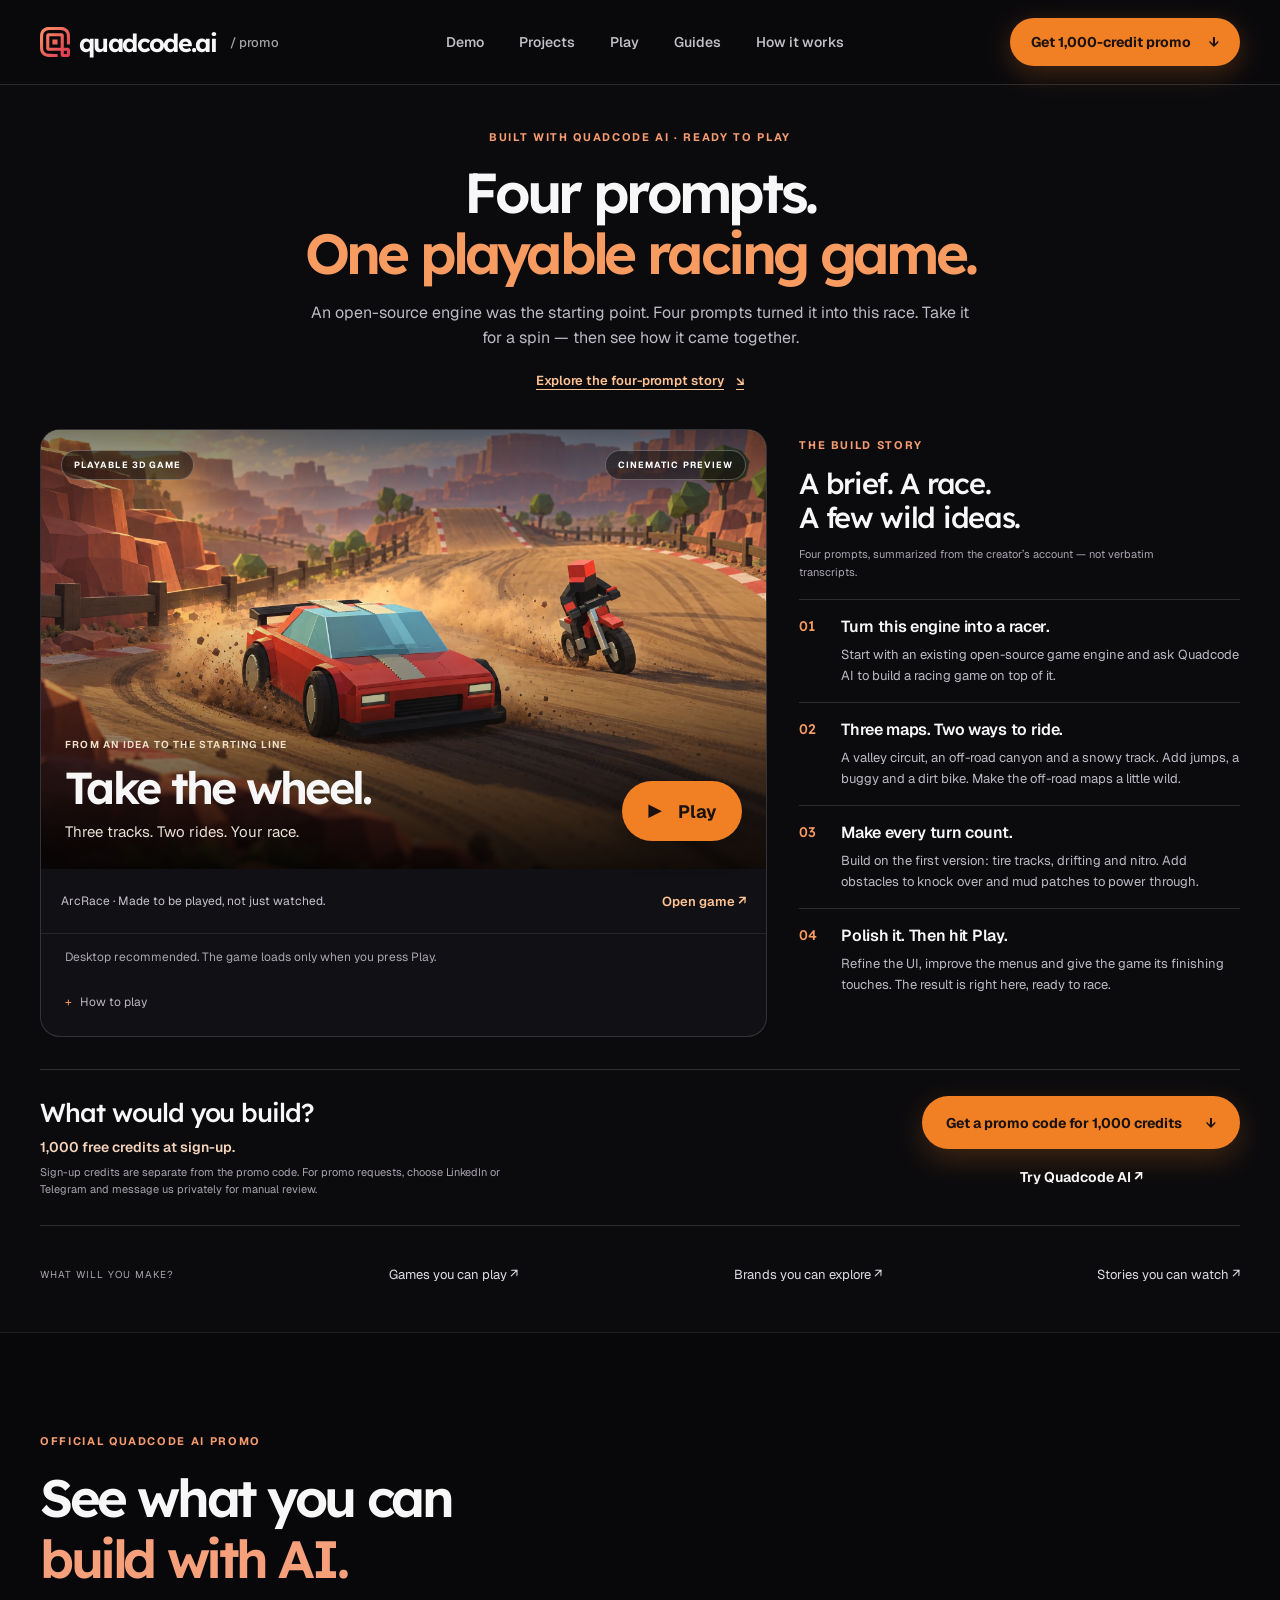
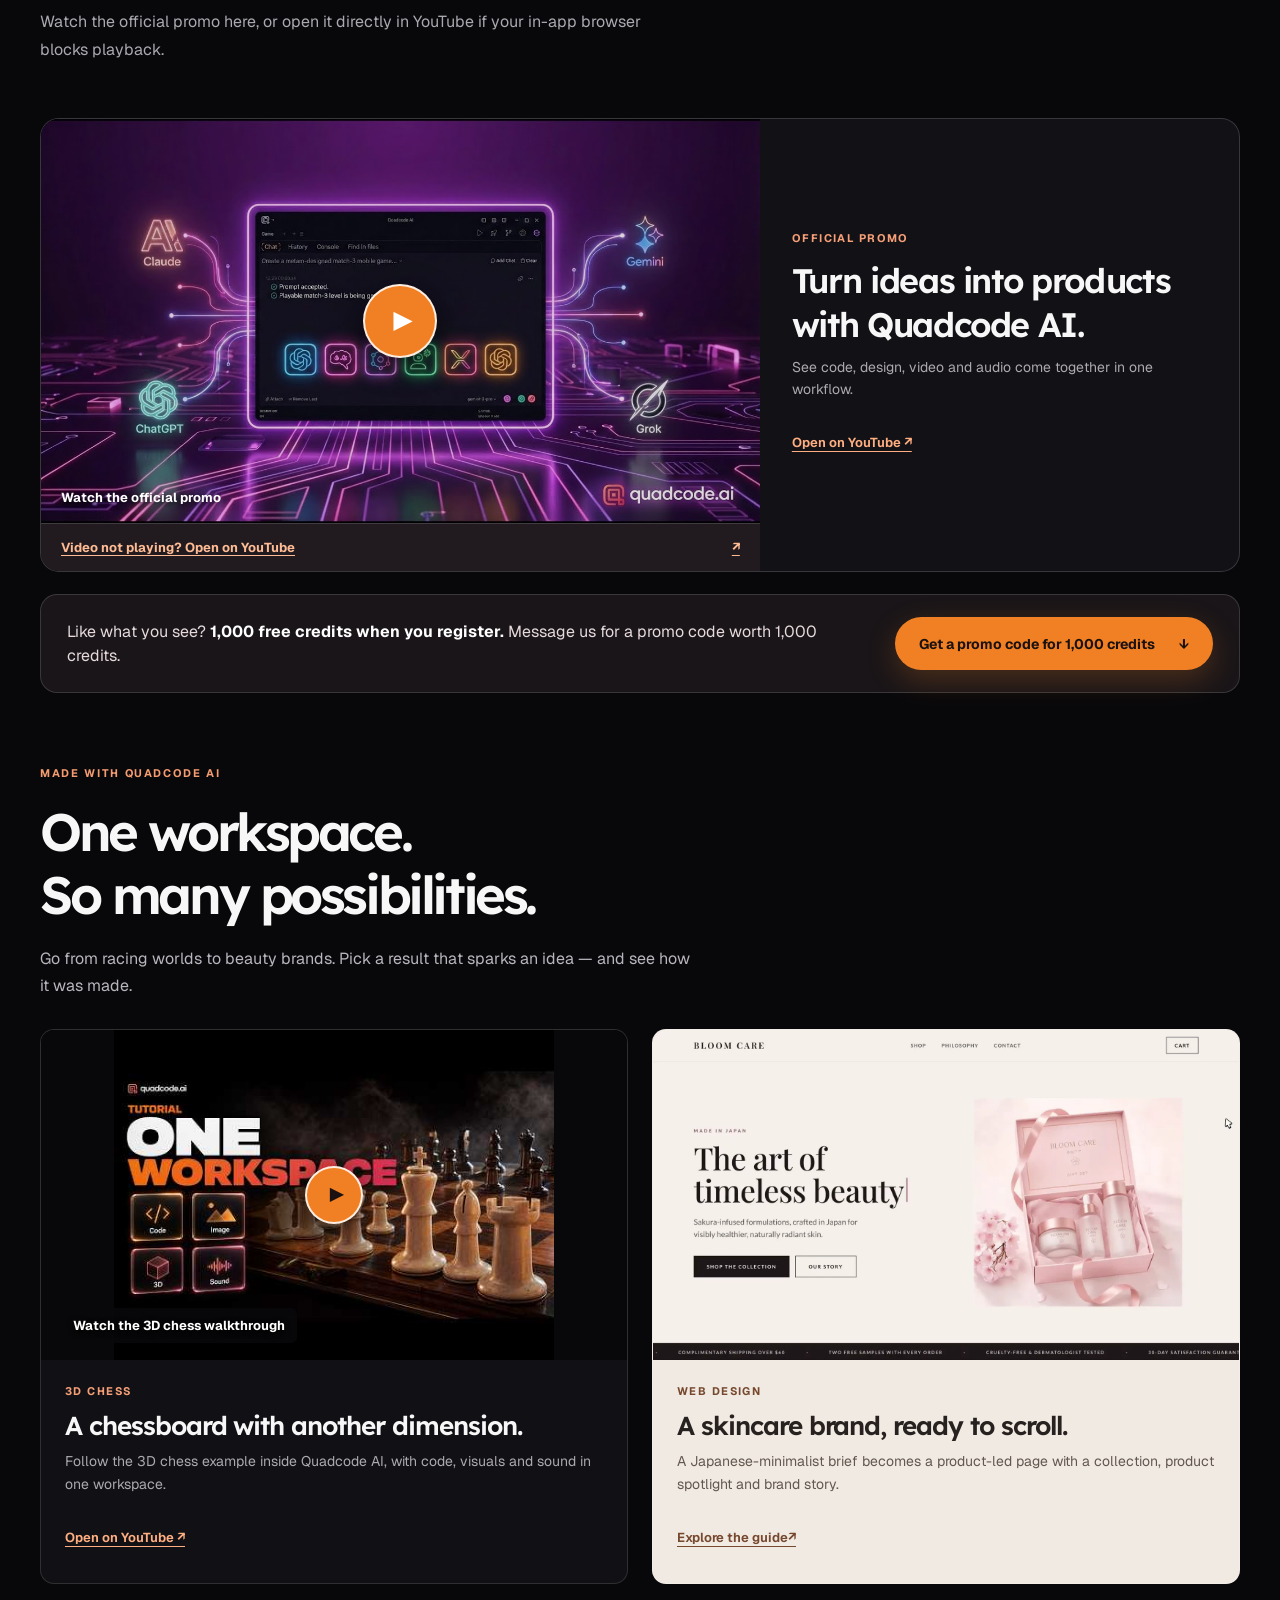
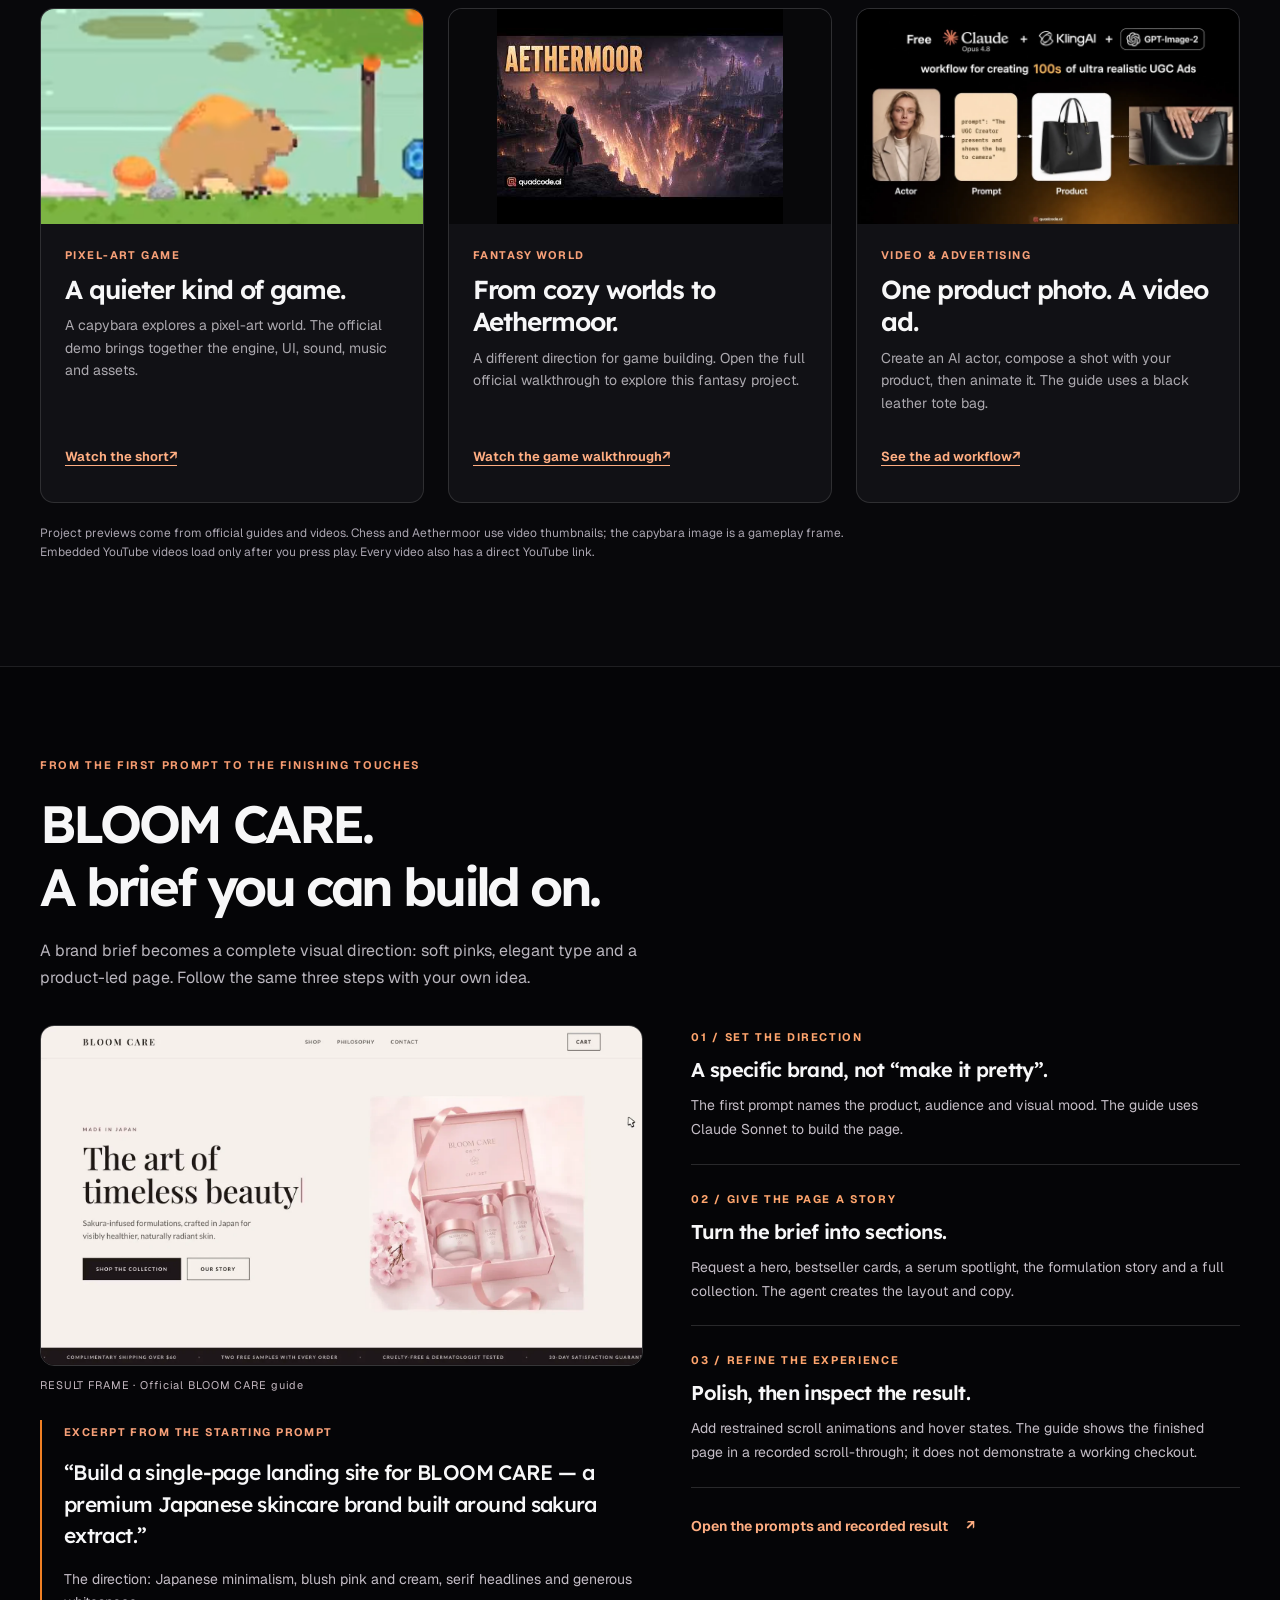
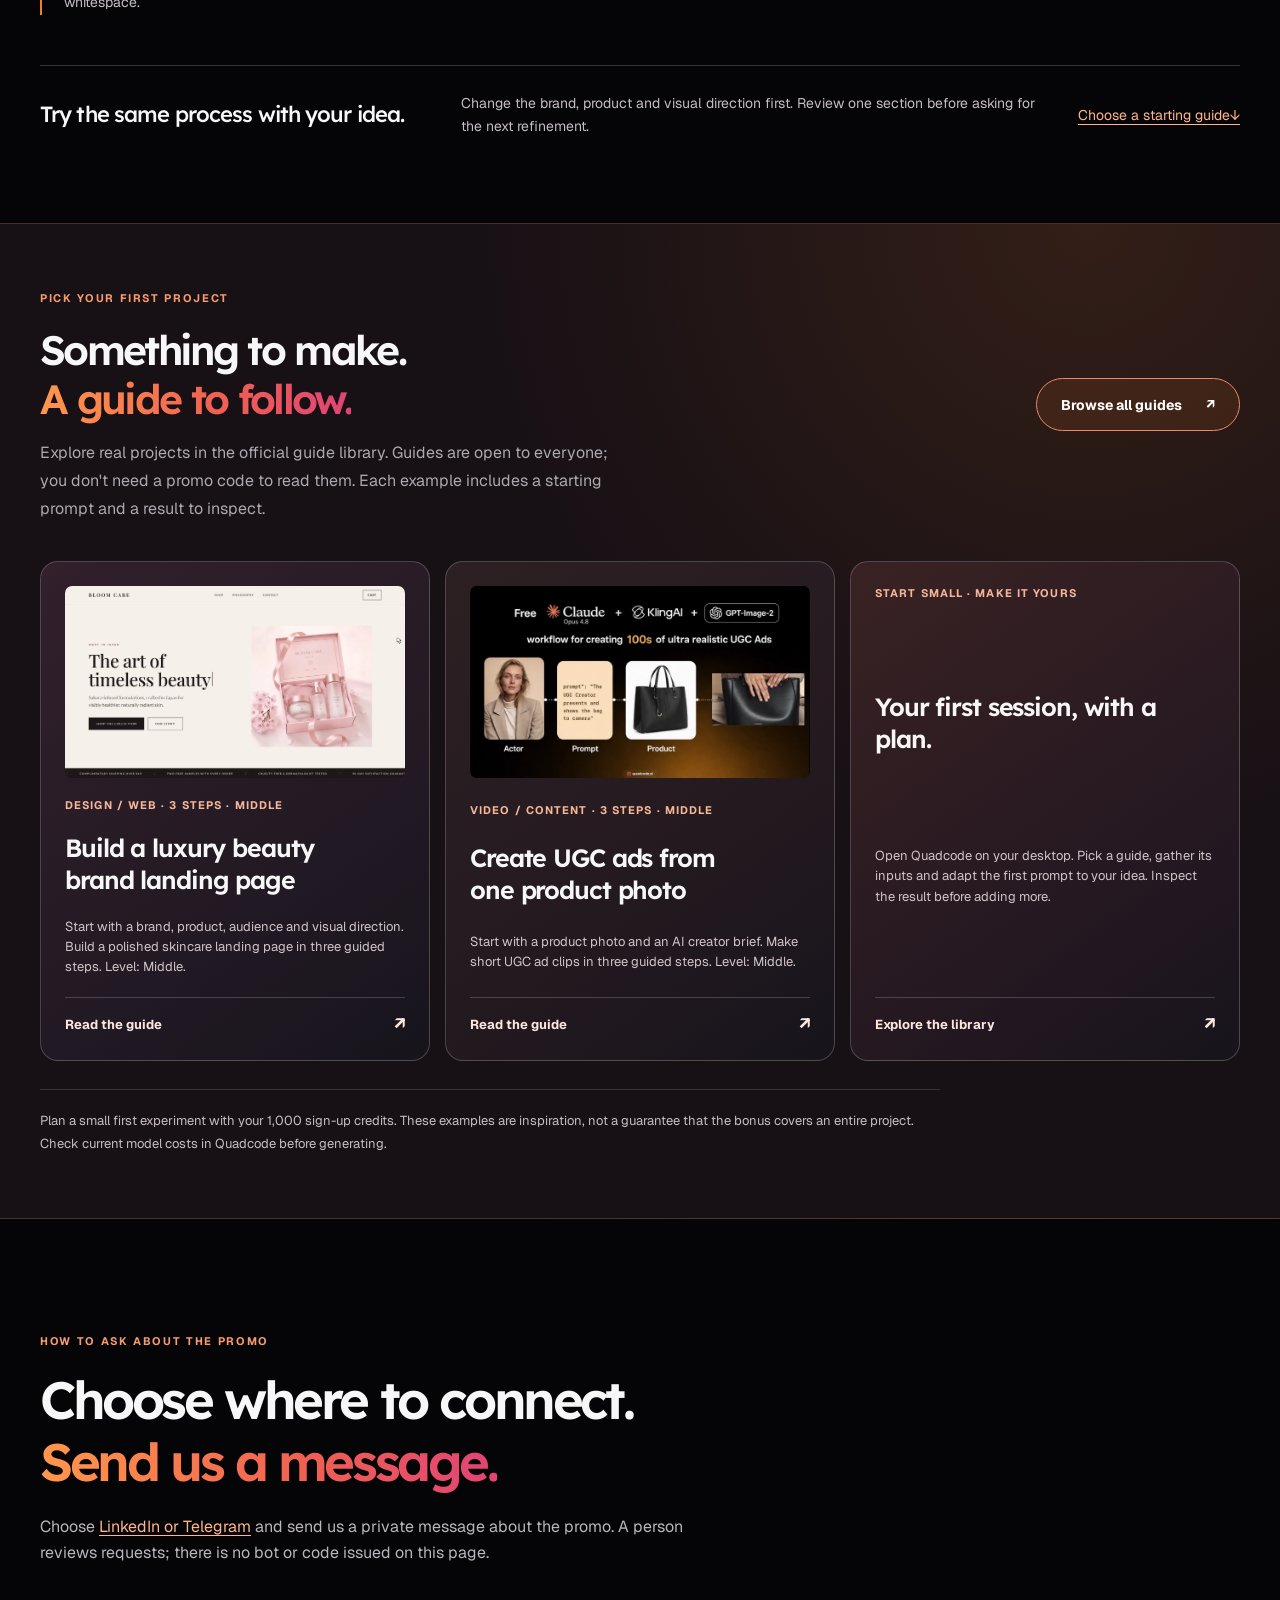
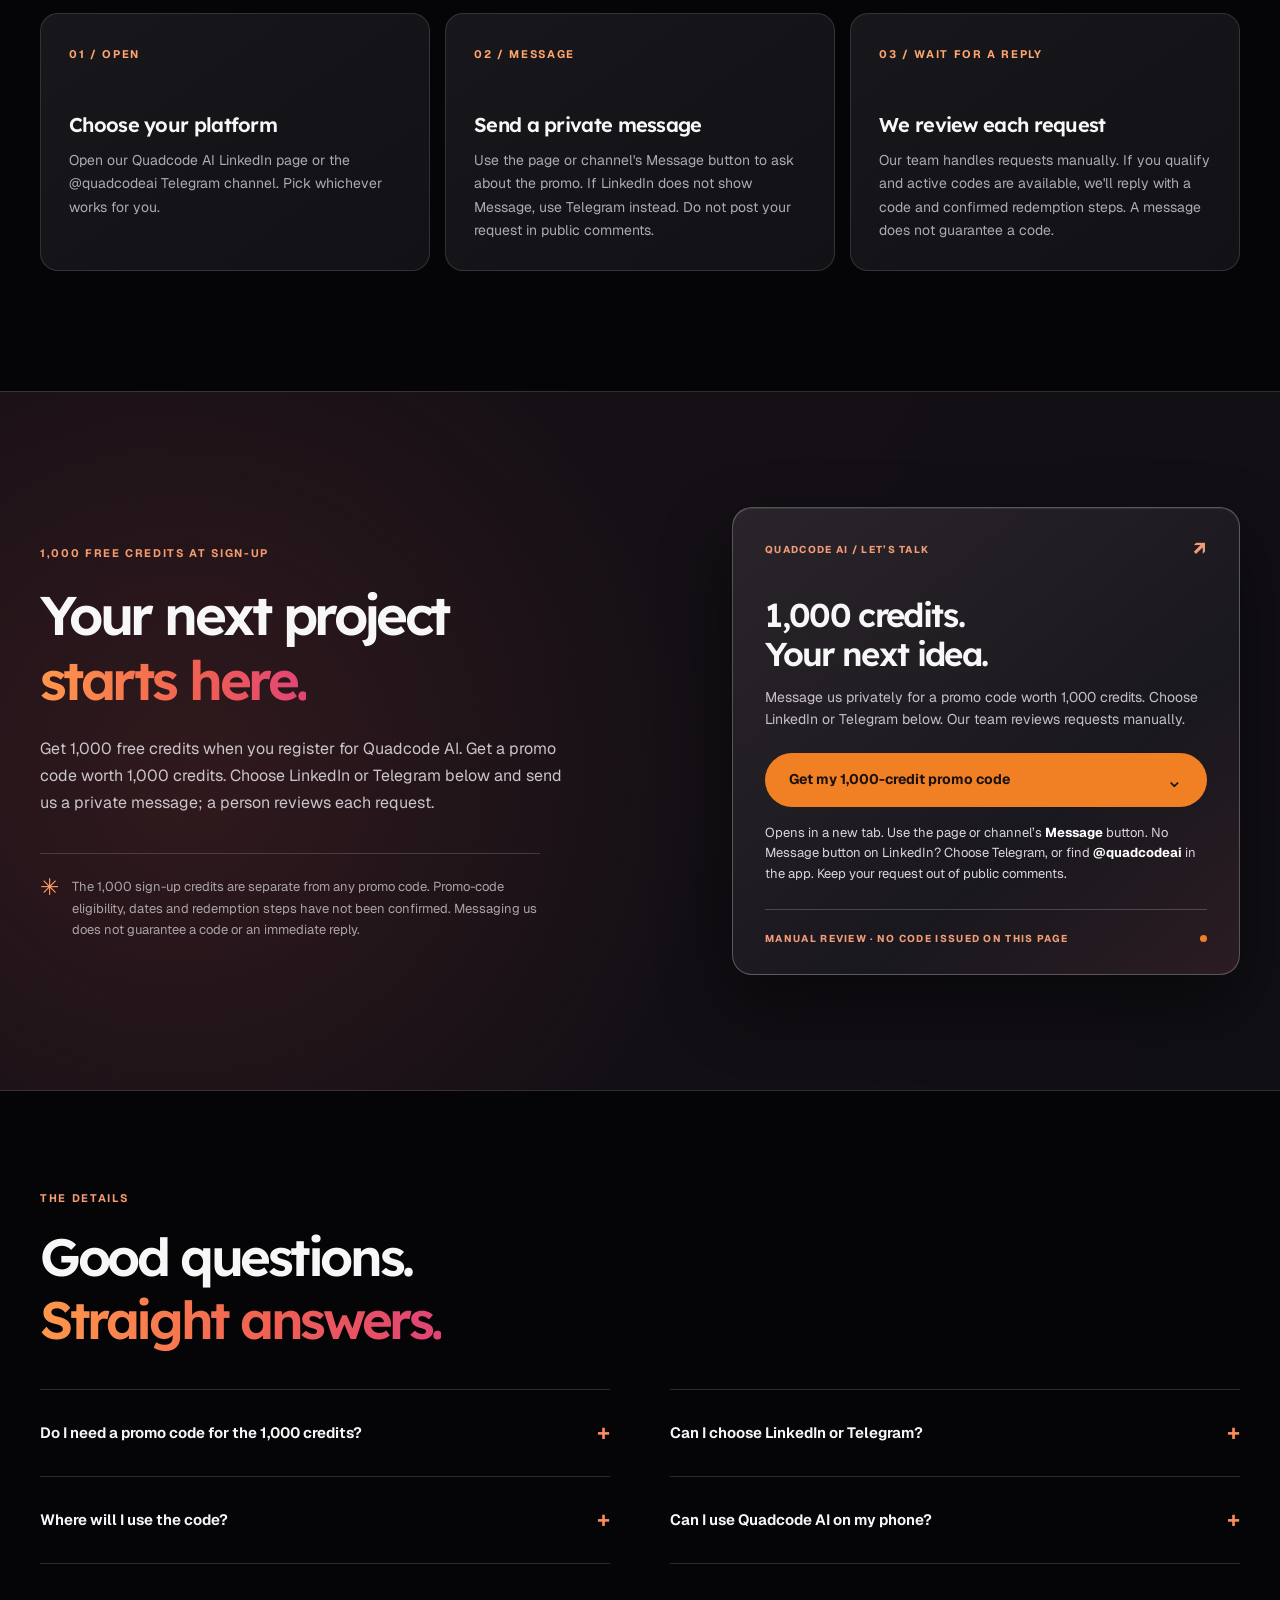
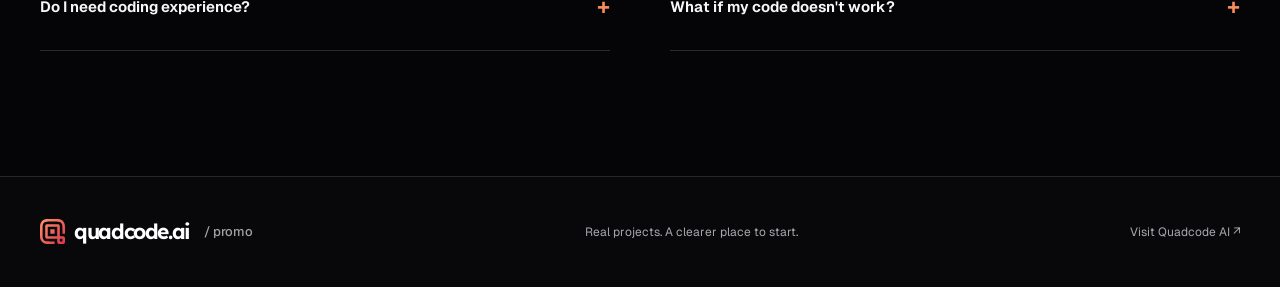
==== commit 208e0da8: "Offer 1000-credit promo with LinkedIn and Telegram contact choice" ====
--- a/static/index.html
+++ b/static/index.html
@@ -4,19 +4,19 @@
   <meta charset="utf-8">
   <meta name="viewport" content="width=device-width, initial-scale=1">
   <meta name="theme-color" content="#050507">
-  <meta name="description" content="Turn your idea into a project with Quadcode AI. Get 1,000 free credits when you register. Watch the official demo and ask our Telegram channel privately about the promo code.">
+  <meta name="description" content="Turn your idea into a project with Quadcode AI. Get 1,000 free credits when you register. Watch the official demo and contact us on LinkedIn or Telegram about the promo code.">
   <title>1,000 Free Credits at Sign-Up | Quadcode AI</title>
   <link rel="preconnect" href="https://fonts.googleapis.com">
   <link rel="preconnect" href="https://fonts.gstatic.com" crossorigin>
-  <link rel="stylesheet" href="/static/styles.css?v=seedance-release-1">
-  <script defer src="/static/app.js?v=seedance-release-1"></script>
+  <link rel="stylesheet" href="/static/styles.css?v=contact-choice-1">
+  <script defer src="/static/app.js?v=contact-choice-1"></script>
 </head>
 <body>
   <a class="skip" href="#main">Skip to content</a>
   <header class="site-header"><div class="wrap header-inner">
     <a class="brand" href="#top" aria-label="Quadcode AI promo, back to top"><img src="/static/quadcode-mark.svg" alt="" width="30" height="30">quadcode.ai<span class="brand-extra">/ promo</span></a>
     <nav aria-label="Main navigation"><a href="#watch">Demo</a><a href="#results">Projects</a><a href="#play">Play</a><a href="#guides">Guides</a><a href="#how">How it works</a></nav>
-    <a class="header-cta" href="https://t.me/quadcodeai" target="_blank" rel="noopener noreferrer">Ask about the promo <span aria-hidden="true">↗</span></a>
+    <a class="header-cta" href="#contact-options" data-contact-trigger>Get 1,000-credit promo <span aria-hidden="true">↓</span></a>
   </div></header>
   <main id="main">
 <div class="hero-shell"><section class="hero wrap" id="top" aria-labelledby="hero-title">
@@ -34,9 +34,9 @@
   </ol>
 </section>
 </div>
-<div class="creation-offer"><div><h2>What would you build?</h2><p class="hero-bonus">1,000 free credits at sign-up.</p><p class="hero-note">Sign-up credits are separate from the promo code. For promo requests, open Telegram and message the channel privately for manual review.</p></div><div class="hero-actions"><a class="button button-primary" href="https://t.me/quadcodeai" target="_blank" rel="noopener noreferrer">Ask about the promo code <span aria-hidden="true">↗</span></a><a class="text-link" href="https://quadcode.ai" target="_blank" rel="noopener noreferrer">Try Quadcode AI ↗</a></div></div>
+<div class="creation-offer"><div><h2>What would you build?</h2><p class="hero-bonus">1,000 free credits at sign-up.</p><p class="hero-note">Sign-up credits are separate from the promo code. For promo requests, choose LinkedIn or Telegram and message us privately for manual review.</p></div><div class="hero-actions"><a class="button button-primary" href="#contact-options" data-contact-trigger>Get a promo code for 1,000 credits <span aria-hidden="true">↓</span></a><a class="text-link" href="https://quadcode.ai" target="_blank" rel="noopener noreferrer">Try Quadcode AI ↗</a></div></div>
 <div class="possibilities"><span>WHAT WILL YOU MAKE?</span><a href="#results">Games you can play ↗</a><a href="#case-study">Brands you can explore ↗</a><a href="#result-ad">Stories you can watch ↗</a></div></section></div>
-    <section class="demo-section" id="watch" aria-labelledby="demo-title"><div class="wrap"><div class="demo-heading"><div><span class="eyebrow">OFFICIAL QUADCODE AI PROMO</span><h2 id="demo-title">See what you can<br><em>build with AI.</em></h2><p>Watch the official promo here, or open it directly in YouTube if your in-app browser blocks playback.</p></div></div><article class="demo-card demo-card-featured"><div class="demo-player"><button class="demo-play" type="button" data-video-id="nyHDkDUzH-o" aria-label="Play official Quadcode AI promo: Turn Ideas into Products"><img src="/static/quadcode-promo.jpg" width="1280" height="720" alt="Official thumbnail for the Quadcode AI Turn Ideas into Products promo video" loading="lazy"><span class="demo-play-icon" aria-hidden="true">▶</span><span class="demo-play-text">Watch the official promo</span></button></div><a class="demo-video-fallback" href="https://www.youtube.com/watch?v=nyHDkDUzH-o" target="_blank" rel="noopener noreferrer">Video not playing? Open on YouTube <span aria-hidden="true">↗</span></a><div class="demo-card-copy"><span class="demo-tag">OFFICIAL PROMO</span><h3>Turn ideas into products with Quadcode AI.</h3><p>See code, design, video and audio come together in one workflow.</p><a href="https://www.youtube.com/watch?v=nyHDkDUzH-o" target="_blank" rel="noopener noreferrer">Open on YouTube ↗</a></div></article><div class="demo-followup"><p>Like what you see? <strong>1,000 free credits when you register.</strong> Ask us privately about the promo code.</p><a class="button button-primary" href="https://t.me/quadcodeai" target="_blank" rel="noopener noreferrer">Ask about the promo code <span aria-hidden="true">↗</span></a></div>
+    <section class="demo-section" id="watch" aria-labelledby="demo-title"><div class="wrap"><div class="demo-heading"><div><span class="eyebrow">OFFICIAL QUADCODE AI PROMO</span><h2 id="demo-title">See what you can<br><em>build with AI.</em></h2><p>Watch the official promo here, or open it directly in YouTube if your in-app browser blocks playback.</p></div></div><article class="demo-card demo-card-featured"><div class="demo-player"><button class="demo-play" type="button" data-video-id="nyHDkDUzH-o" aria-label="Play official Quadcode AI promo: Turn Ideas into Products"><img src="/static/quadcode-promo.jpg" width="1280" height="720" alt="Official thumbnail for the Quadcode AI Turn Ideas into Products promo video" loading="lazy"><span class="demo-play-icon" aria-hidden="true">▶</span><span class="demo-play-text">Watch the official promo</span></button></div><a class="demo-video-fallback" href="https://www.youtube.com/watch?v=nyHDkDUzH-o" target="_blank" rel="noopener noreferrer">Video not playing? Open on YouTube <span aria-hidden="true">↗</span></a><div class="demo-card-copy"><span class="demo-tag">OFFICIAL PROMO</span><h3>Turn ideas into products with Quadcode AI.</h3><p>See code, design, video and audio come together in one workflow.</p><a href="https://www.youtube.com/watch?v=nyHDkDUzH-o" target="_blank" rel="noopener noreferrer">Open on YouTube ↗</a></div></article><div class="demo-followup"><p>Like what you see? <strong>1,000 free credits when you register.</strong> Message us for a promo code worth 1,000 credits.</p><a class="button button-primary" href="#contact-options" data-contact-trigger>Get a promo code for 1,000 credits <span aria-hidden="true">↓</span></a></div>
 <section class="results-showcase" id="results" aria-labelledby="results-title">
   <div class="section-heading"><span class="eyebrow">MADE WITH QUADCODE AI</span><h2 id="results-title">One workspace.<br>So many possibilities.</h2><p class="section-intro">Go from racing worlds to beauty brands. Pick a result that sparks an idea — and see how it was made.</p></div>
   <div class="demo-grid results-grid"><article class="demo-card"><div class="demo-player"><button class="demo-play" type="button" data-video-id="6S5AX__QRyA" aria-label="Play official Quadcode AI video: 3D Chess in One Workspace"><img src="/static/showcase-chess.jpg" width="480" height="360" alt="Official video thumbnail showing the 3D chess project" loading="lazy"><span class="demo-play-icon" aria-hidden="true">▶</span><span class="demo-play-text">Watch the 3D chess walkthrough</span></button></div><div class="demo-card-copy"><span class="demo-tag">3D CHESS</span><h3>A chessboard with another dimension.</h3><p>Follow the 3D chess example inside Quadcode AI, with code, visuals and sound in one workspace.</p><a href="https://www.youtube.com/watch?v=6S5AX__QRyA" target="_blank" rel="noopener noreferrer">Open on YouTube ↗</a></div></article>
@@ -76,9 +76,17 @@
       <div class="case-takeaway"><strong>Try the same process with your idea.</strong><span>Change the brand, product and visual direction first. Review one section before asking for the next refinement.</span><a href="#guides">Choose a starting guide <span aria-hidden="true">↓</span></a></div>
     </section>
     <section class="guides-band" id="guides" aria-labelledby="guides-title"><div class="wrap"><div class="guides-inner"><div><span class="eyebrow">PICK YOUR FIRST PROJECT</span><h2 id="guides-title">Something to make.<br><em>A guide to follow.</em></h2><p>Explore real projects in the official guide library. Guides are open to everyone; you don't need a promo code to read them. Each example includes a starting prompt and a result to inspect.</p></div><a class="button button-outline" href="https://guides.quadcode.ai/#guides" target="_blank" rel="noopener noreferrer">Browse all guides <span aria-hidden="true">↗</span></a></div><div class="guide-grid"><a class="guide-card" href="https://guides.quadcode.ai/guide/beauty-brand-landing" target="_blank" rel="noopener noreferrer"><img class="guide-preview" src="/static/showcase-bloom.webp" alt="BLOOM CARE landing-page guide result" loading="lazy" width="960" height="540"><span class="guide-top">DESIGN / WEB · 3 STEPS · MIDDLE</span><strong>Build a luxury beauty brand landing page</strong><span class="guide-description">Start with a brand, product, audience and visual direction. Build a polished skincare landing page in three guided steps. Level: Middle.</span><span class="guide-bottom">Read the guide <span aria-hidden="true">↗</span></span></a><a class="guide-card" href="https://guides.quadcode.ai/guide/ugc-ads-workflow" target="_blank" rel="noopener noreferrer"><img class="guide-preview" src="/static/showcase-ugc.webp" alt="AI actor and product compositing workflow from the UGC guide" loading="lazy" width="960" height="540"><span class="guide-top">VIDEO / CONTENT · 3 STEPS · MIDDLE</span><strong>Create UGC ads from one product photo</strong><span class="guide-description">Start with a product photo and an AI creator brief. Make short UGC ad clips in three guided steps. Level: Middle.</span><span class="guide-bottom">Read the guide <span aria-hidden="true">↗</span></span></a><a class="guide-card guide-library" href="https://guides.quadcode.ai/#guides" target="_blank" rel="noopener noreferrer"><span class="guide-top">START SMALL · MAKE IT YOURS</span><strong>Your first session, with a plan.</strong><span class="guide-description">Open Quadcode on your desktop. Pick a guide, gather its inputs and adapt the first prompt to your idea. Inspect the result before adding more.</span><span class="guide-bottom">Explore the library <span aria-hidden="true">↗</span></span></a></div><p class="credit-context">Plan a small first experiment with your 1,000 sign-up credits. These examples are inspiration, not a guarantee that the bonus covers an entire project. Check current model costs in Quadcode before generating.</p></div></section>
-    <section class="steps-section wrap" id="how" aria-labelledby="steps-title"><div class="section-heading"><span class="eyebrow">HOW TO ASK ABOUT THE PROMO</span><h2 id="steps-title">Open the channel.<br><em>Send us a message.</em></h2><p class="section-intro">Visit <a href="https://t.me/quadcodeai" target="_blank" rel="noopener noreferrer">@quadcodeai</a> on Telegram and send a private message to the channel. A person reviews requests; there is no bot or code issued on this page.</p></div><div class="steps"><article class="step"><span class="step-number">01 / OPEN</span><h3>Open our Telegram channel</h3><p>Open the official <a href="https://t.me/quadcodeai" target="_blank" rel="noopener noreferrer">@quadcodeai channel</a> in Telegram.</p></article><article class="step"><span class="step-number">02 / MESSAGE</span><h3>Message the channel privately</h3><p>Use the channel's message button to ask about the promo. Do not post your request in public comments.</p></article><article class="step"><span class="step-number">03 / WAIT FOR A REPLY</span><h3>We review each request</h3><p>Our team handles requests manually. If you qualify and active codes are available, we'll reply with a code and confirmed redemption steps. A message does not guarantee a code.</p></article></div></section>
-    <section class="claim-section" id="claim" aria-labelledby="claim-title"><div class="wrap claim-inner"><div class="claim-copy"><span class="eyebrow">1,000 FREE CREDITS AT SIGN-UP</span><h2 id="claim-title">Your next project<br><em>starts here.</em></h2><p>Get 1,000 free credits when you register for Quadcode AI. Want to ask about a promo code? Send a private message to the official <a href="https://t.me/quadcodeai" target="_blank" rel="noopener noreferrer">@quadcodeai Telegram channel</a>; a person reviews each request.</p><div class="privacy-note"><span aria-hidden="true">✳</span><span>The 1,000 sign-up credits are separate from any promo code. Promo-code eligibility, dates and redemption steps have not been confirmed. Messaging the channel does not guarantee a code or an immediate reply.</span></div></div><div class="claim-card"><div class="card-top"><span>QUADCODE AI / TELEGRAM CHANNEL</span><span class="small-star" aria-hidden="true">↗</span></div><div class="claim-information"><h3>Message @quadcodeai.</h3><p>Open the channel in Telegram and use its message button to ask about the promo. A team member will review your request manually. Please don't share personal details or post your request in public comments.</p><a class="button button-dark" href="https://t.me/quadcodeai" target="_blank" rel="noopener noreferrer">Open Telegram channel <span aria-hidden="true">↗</span></a><p class="channel-fallback">Or find <strong>@quadcodeai</strong> in the Telegram app.</p></div><div class="card-foot"><span>MANUAL REVIEW · NO CODE ISSUED ON THIS PAGE</span><span class="card-dot" aria-hidden="true"></span></div></div></div></section>
-    <section class="faq-section wrap" id="faq" aria-labelledby="faq-title"><div class="section-heading"><span class="eyebrow">THE DETAILS</span><h2 id="faq-title">Good questions.<br><em>Straight answers.</em></h2></div><div class="faq-grid"><details><summary>Do I need a promo code for the 1,000 credits?</summary><p>No. The 1,000 free credits are included when you register for Quadcode AI. A promo code is a separate, manually reviewed offer; its benefit, eligibility, dates and redemption details are not confirmed yet.</p></details><details><summary>Why Telegram?</summary><p>Message our official channel privately. Our team reviews requests manually to help limit automated claims; a Telegram account alone doesn't prove someone is a unique person.</p></details><details><summary>Where will I use the code?</summary><p>The exact redemption steps will be published once they are confirmed. If a code is issued, our team will send the confirmed instructions in a private reply from the channel.</p></details><details><summary>Can I use Quadcode AI on my phone?</summary><p>You can open Telegram and read guides on a phone. Quadcode AI is a desktop workspace for macOS and Windows.</p></details><details><summary>Do I need coding experience?</summary><p>The guides show real projects you can explore before starting. Check each guide for the steps and materials it needs.</p></details><details><summary>What if my code doesn't work?</summary><p>Reply in your private conversation with the channel. Don't post your code in public comments. Redemption instructions will be sent with any issued code.</p></details></div></section>
+    <section class="steps-section wrap" id="how" aria-labelledby="steps-title"><div class="section-heading"><span class="eyebrow">HOW TO ASK ABOUT THE PROMO</span><h2 id="steps-title">Choose where to connect.<br><em>Send us a message.</em></h2><p class="section-intro">Choose <a href="#contact-options" data-contact-trigger>LinkedIn or Telegram</a> and send us a private message about the promo. A person reviews requests; there is no bot or code issued on this page.</p></div><div class="steps"><article class="step"><span class="step-number">01 / OPEN</span><h3>Choose your platform</h3><p>Open our Quadcode AI LinkedIn page or the @quadcodeai Telegram channel. Pick whichever works for you.</p></article><article class="step"><span class="step-number">02 / MESSAGE</span><h3>Send a private message</h3><p>Use the page or channel's Message button to ask about the promo. If LinkedIn does not show Message, use Telegram instead. Do not post your request in public comments.</p></article><article class="step"><span class="step-number">03 / WAIT FOR A REPLY</span><h3>We review each request</h3><p>Our team handles requests manually. If you qualify and active codes are available, we'll reply with a code and confirmed redemption steps. A message does not guarantee a code.</p></article></div></section>
+    <section class="claim-section" id="claim" aria-labelledby="claim-title"><div class="wrap claim-inner"><div class="claim-copy"><span class="eyebrow">1,000 FREE CREDITS AT SIGN-UP</span><h2 id="claim-title">Your next project<br><em>starts here.</em></h2><p>Get 1,000 free credits when you register for Quadcode AI. Get a promo code worth 1,000 credits. Choose LinkedIn or Telegram below and send us a private message; a person reviews each request.</p><div class="privacy-note"><span aria-hidden="true">✳</span><span>The 1,000 sign-up credits are separate from any promo code. Promo-code eligibility, dates and redemption steps have not been confirmed. Messaging us does not guarantee a code or an immediate reply.</span></div></div><div class="claim-card"><div class="card-top"><span>QUADCODE AI / LET’S TALK</span><span class="small-star" aria-hidden="true">↗</span></div><div class="claim-information"><h3>1,000 credits.<br>Your next idea.</h3><p>Message us privately for a promo code worth 1,000 credits. Choose LinkedIn or Telegram below. Our team reviews requests manually.</p>
+<details class="contact-choice" id="contact-options">
+  <summary class="button button-dark">Get my 1,000-credit promo code <span class="contact-chevron" aria-hidden="true">⌄</span></summary>
+  <div class="contact-links">
+    <a class="contact-link" href="https://www.linkedin.com/company/quadcodeai/" target="_blank" rel="noopener noreferrer"><span class="contact-icon contact-icon-linkedin"><img src="/static/linkedin.svg" width="24" height="24" alt=""></span><span><strong>LinkedIn</strong><small>Quadcode AI · Company page</small></span><span aria-hidden="true">↗</span></a>
+    <a class="contact-link" href="https://t.me/quadcodeai" target="_blank" rel="noopener noreferrer"><span class="contact-icon contact-icon-telegram"><img src="/static/telegram.svg" width="24" height="24" alt=""></span><span><strong>Telegram</strong><small>@quadcodeai · Channel</small></span><span aria-hidden="true">↗</span></a>
+  </div>
+</details>
+<p class="channel-fallback">Opens in a new tab. Use the page or channel’s <strong>Message</strong> button. No Message button on LinkedIn? Choose Telegram, or find <strong>@quadcodeai</strong> in the app. Keep your request out of public comments.</p></div><div class="card-foot"><span>MANUAL REVIEW · NO CODE ISSUED ON THIS PAGE</span><span class="card-dot" aria-hidden="true"></span></div></div></div></section>
+    <section class="faq-section wrap" id="faq" aria-labelledby="faq-title"><div class="section-heading"><span class="eyebrow">THE DETAILS</span><h2 id="faq-title">Good questions.<br><em>Straight answers.</em></h2></div><div class="faq-grid"><details><summary>Do I need a promo code for the 1,000 credits?</summary><p>No. The 1,000 free credits are included when you register for Quadcode AI. A promo code is a separate, manually reviewed offer; it provides 1,000 credits. Eligibility, dates and redemption details are not confirmed yet.</p></details><details><summary>Can I choose LinkedIn or Telegram?</summary><p>Yes. Choose the platform you prefer and message our official page or channel privately. You may need to sign in. If LinkedIn does not show a Message button, use Telegram. Our team reviews requests manually; a social account alone does not prove someone is a unique person.</p></details><details><summary>Where will I use the code?</summary><p>The exact redemption steps will be published once they are confirmed. If a code is issued, our team will send the confirmed instructions in a private reply on your chosen platform.</p></details><details><summary>Can I use Quadcode AI on my phone?</summary><p>You can open LinkedIn or Telegram and read guides on a phone. Quadcode AI is a desktop workspace for macOS and Windows.</p></details><details><summary>Do I need coding experience?</summary><p>The guides show real projects you can explore before starting. Check each guide for the steps and materials it needs.</p></details><details><summary>What if my code doesn't work?</summary><p>Reply in your private conversation with our team on LinkedIn or Telegram. Don't post your code in public comments. Redemption instructions will be sent with any issued code.</p></details></div></section>
   </main>
   <footer class="site-footer"><div class="wrap footer-inner"><a class="brand" href="#top" aria-label="Quadcode AI promo, back to top"><img src="/static/quadcode-mark.svg" alt="" width="26" height="26">quadcode.ai<span class="brand-extra">/ promo</span></a><span>Real projects. A clearer place to start.</span><a href="https://quadcode.ai" target="_blank" rel="noopener noreferrer">Visit Quadcode AI ↗</a></div></footer>
 </body>
--- a/static/styles.css
+++ b/static/styles.css
@@ -170,3 +170,23 @@
 .race-motion:hover{background:#151516}
 .race-motion[hidden]{display:none}
 @media(max-width:600px){.race-motion{top:54px;right:16px;font-size:11px}}
+
+/* Shared contact disclosure; native details remains usable without JavaScript. */
+#contact-options{scroll-margin-block:28px}
+.contact-choice{margin-bottom:16px;min-width:0}
+.contact-choice summary{list-style:none;line-height:1.4;padding-block:14px;min-height:54px}
+.contact-choice summary::-webkit-details-marker{display:none}
+.contact-chevron{flex:none;font-size:20px;line-height:1}
+.contact-choice[open] .contact-chevron{transform:rotate(180deg)}
+.contact-links{display:grid;gap:10px;margin-top:12px}
+.contact-link{display:flex;align-items:center;gap:14px;padding:14px;border:1px solid #ffffff32;border-radius:14px;background:#111115;min-height:76px}
+.contact-link:hover{border-color:#f79b61;background:#252128}
+.contact-link>span:nth-child(2){flex:1;min-width:0}
+.contact-link strong{display:block;font-size:16px;color:#fff}
+.contact-link small{display:block;margin-top:4px;font-size:12px;line-height:1.5;color:#c6c1c8}
+.contact-link>span:last-child{color:#ffc293}
+.contact-icon{display:grid;place-items:center;flex:none;width:42px;height:42px;border-radius:11px}
+.contact-icon-linkedin{background:#0a66c2}.contact-icon-telegram{background:#087fb2}
+.contact-icon img{display:block;filter:brightness(0) invert(1)}
+.claim-card .claim-information h3{margin-top:32px}
+@media(max-width:360px){.contact-choice summary{font-size:12px;padding-inline:16px;gap:10px}.contact-link{padding:12px;gap:10px}}
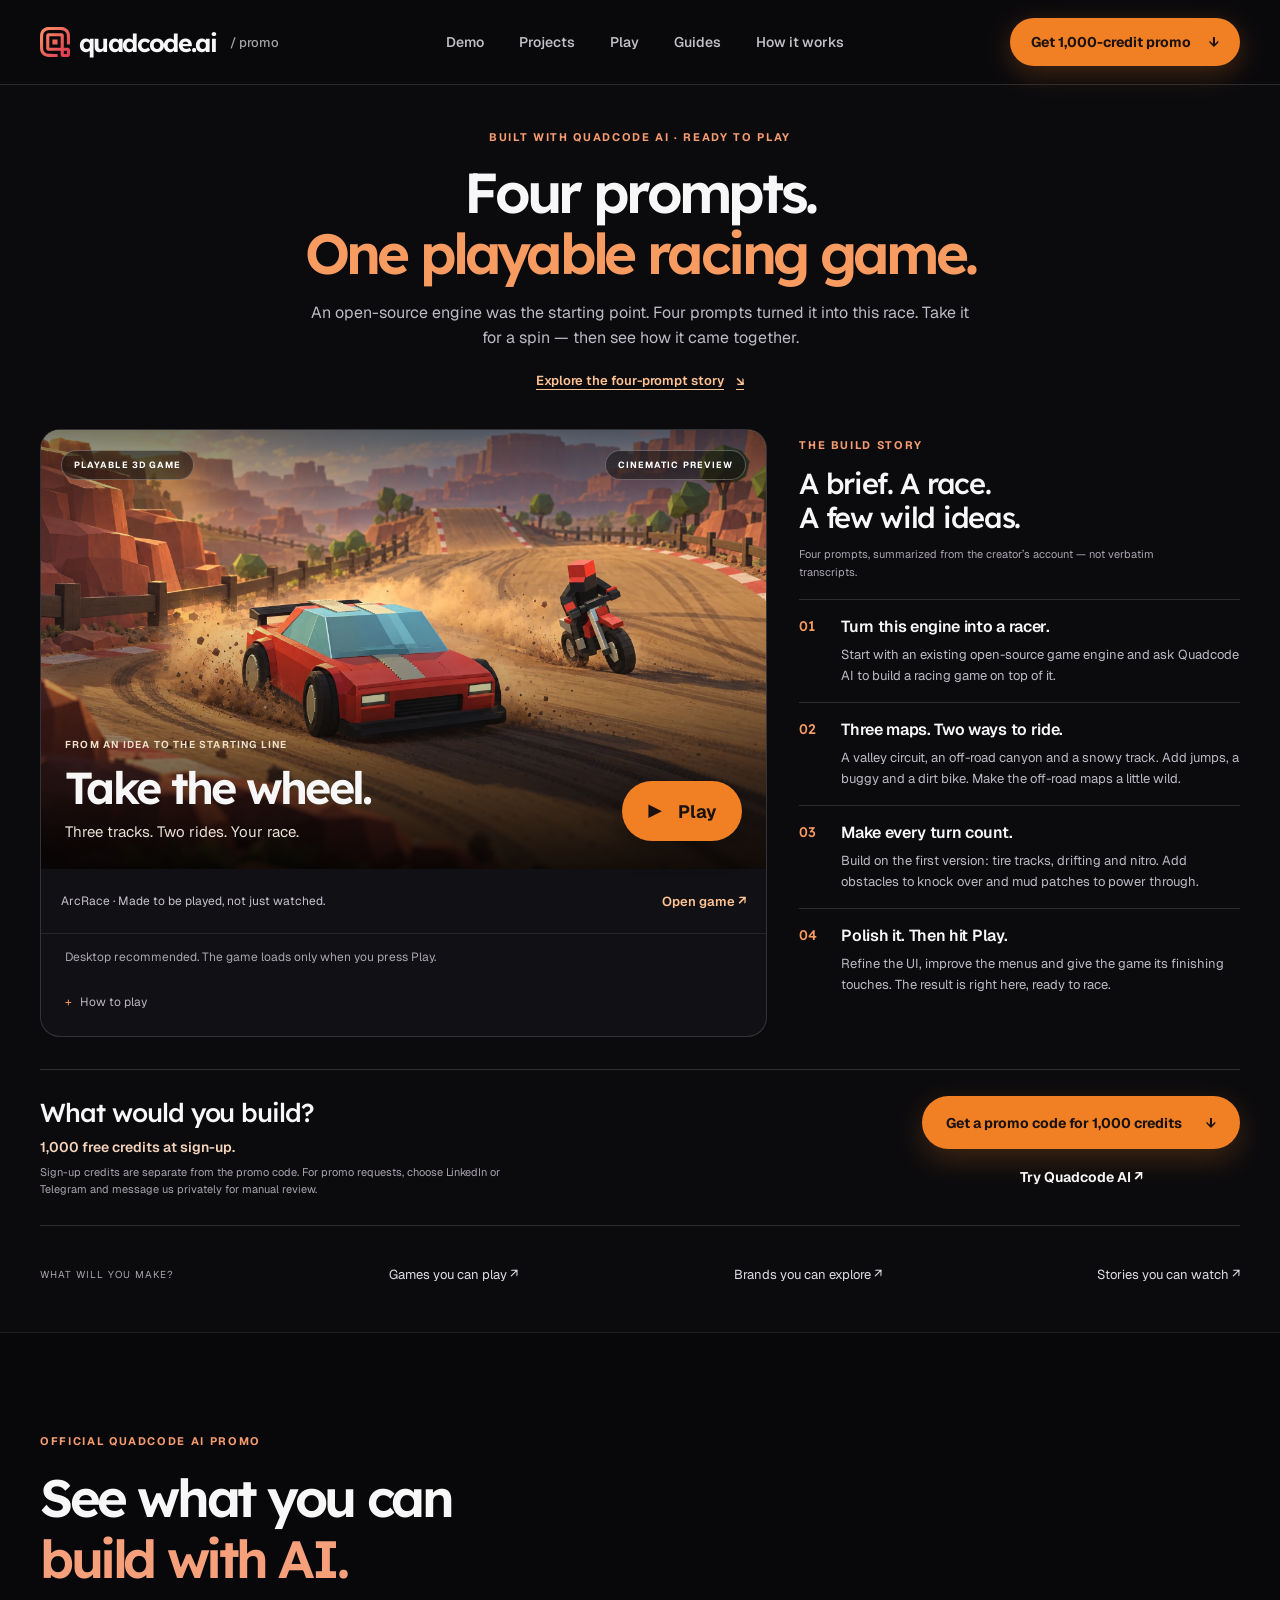
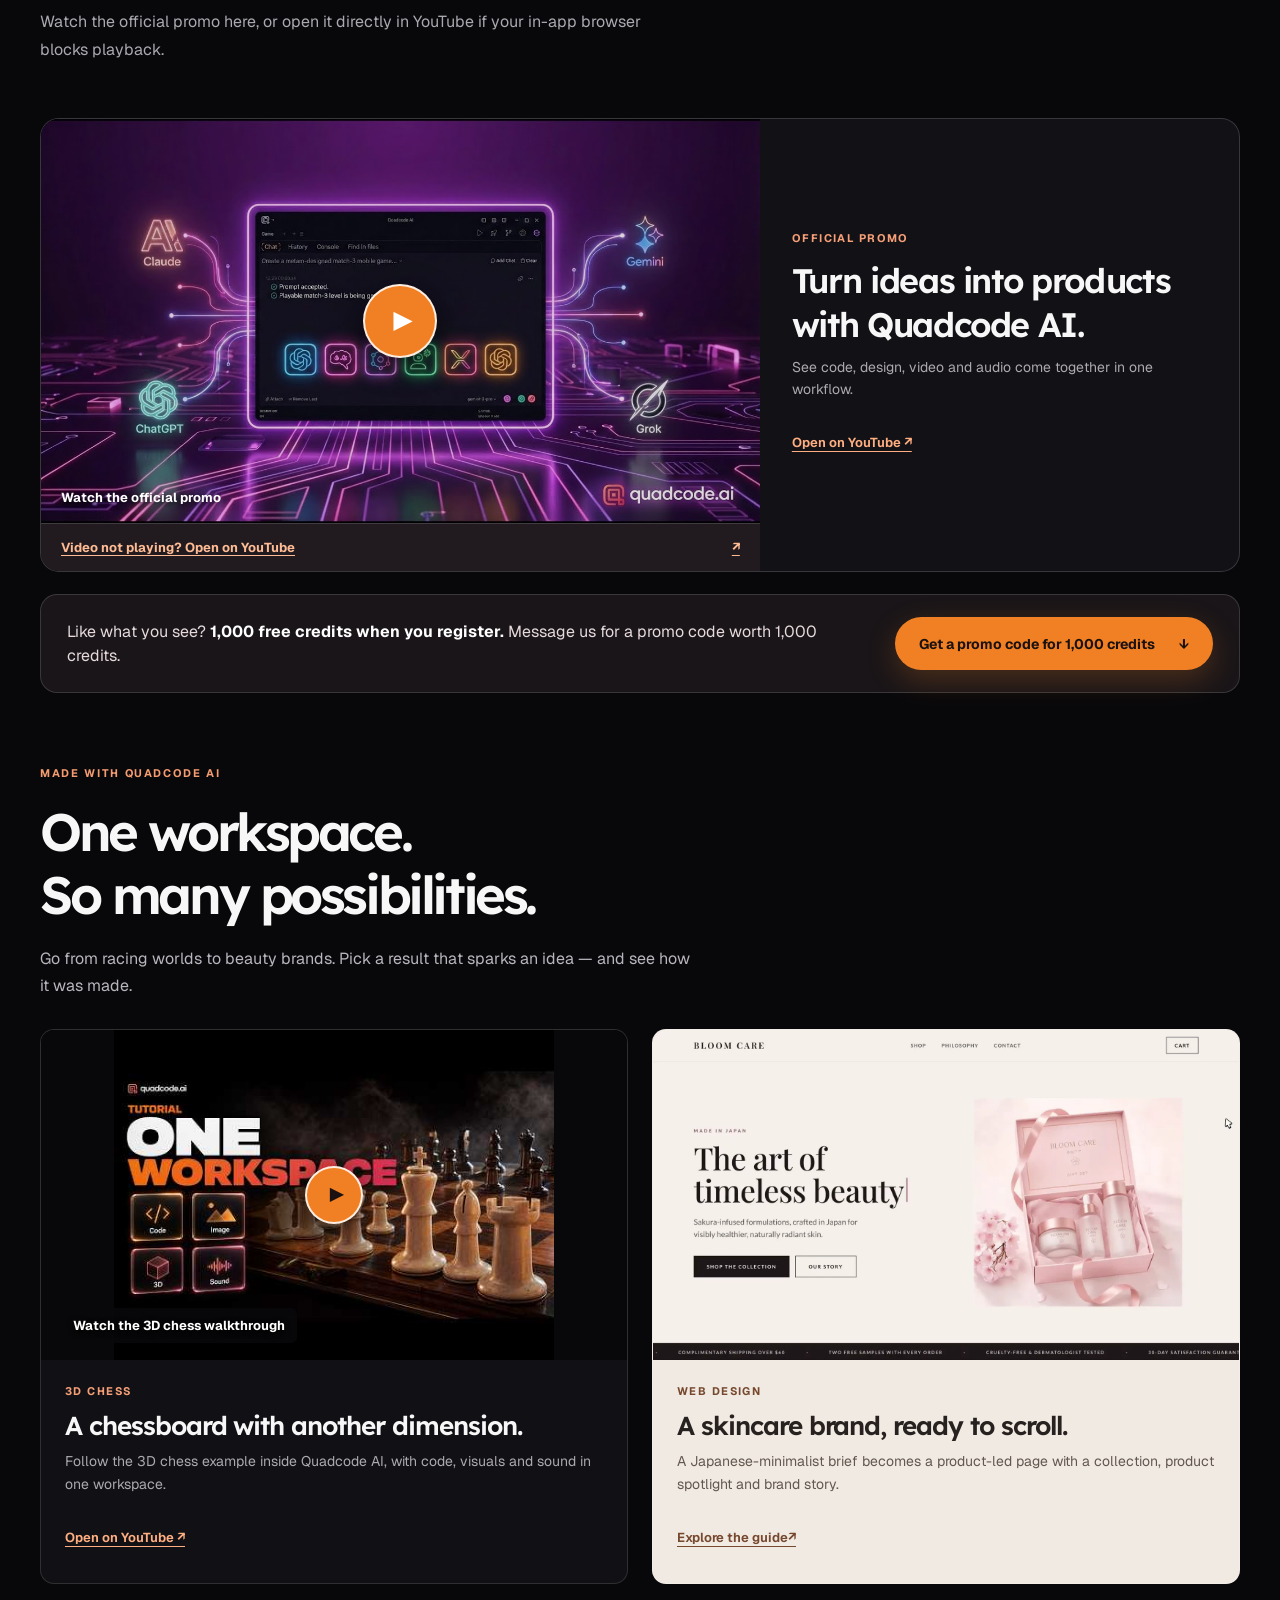
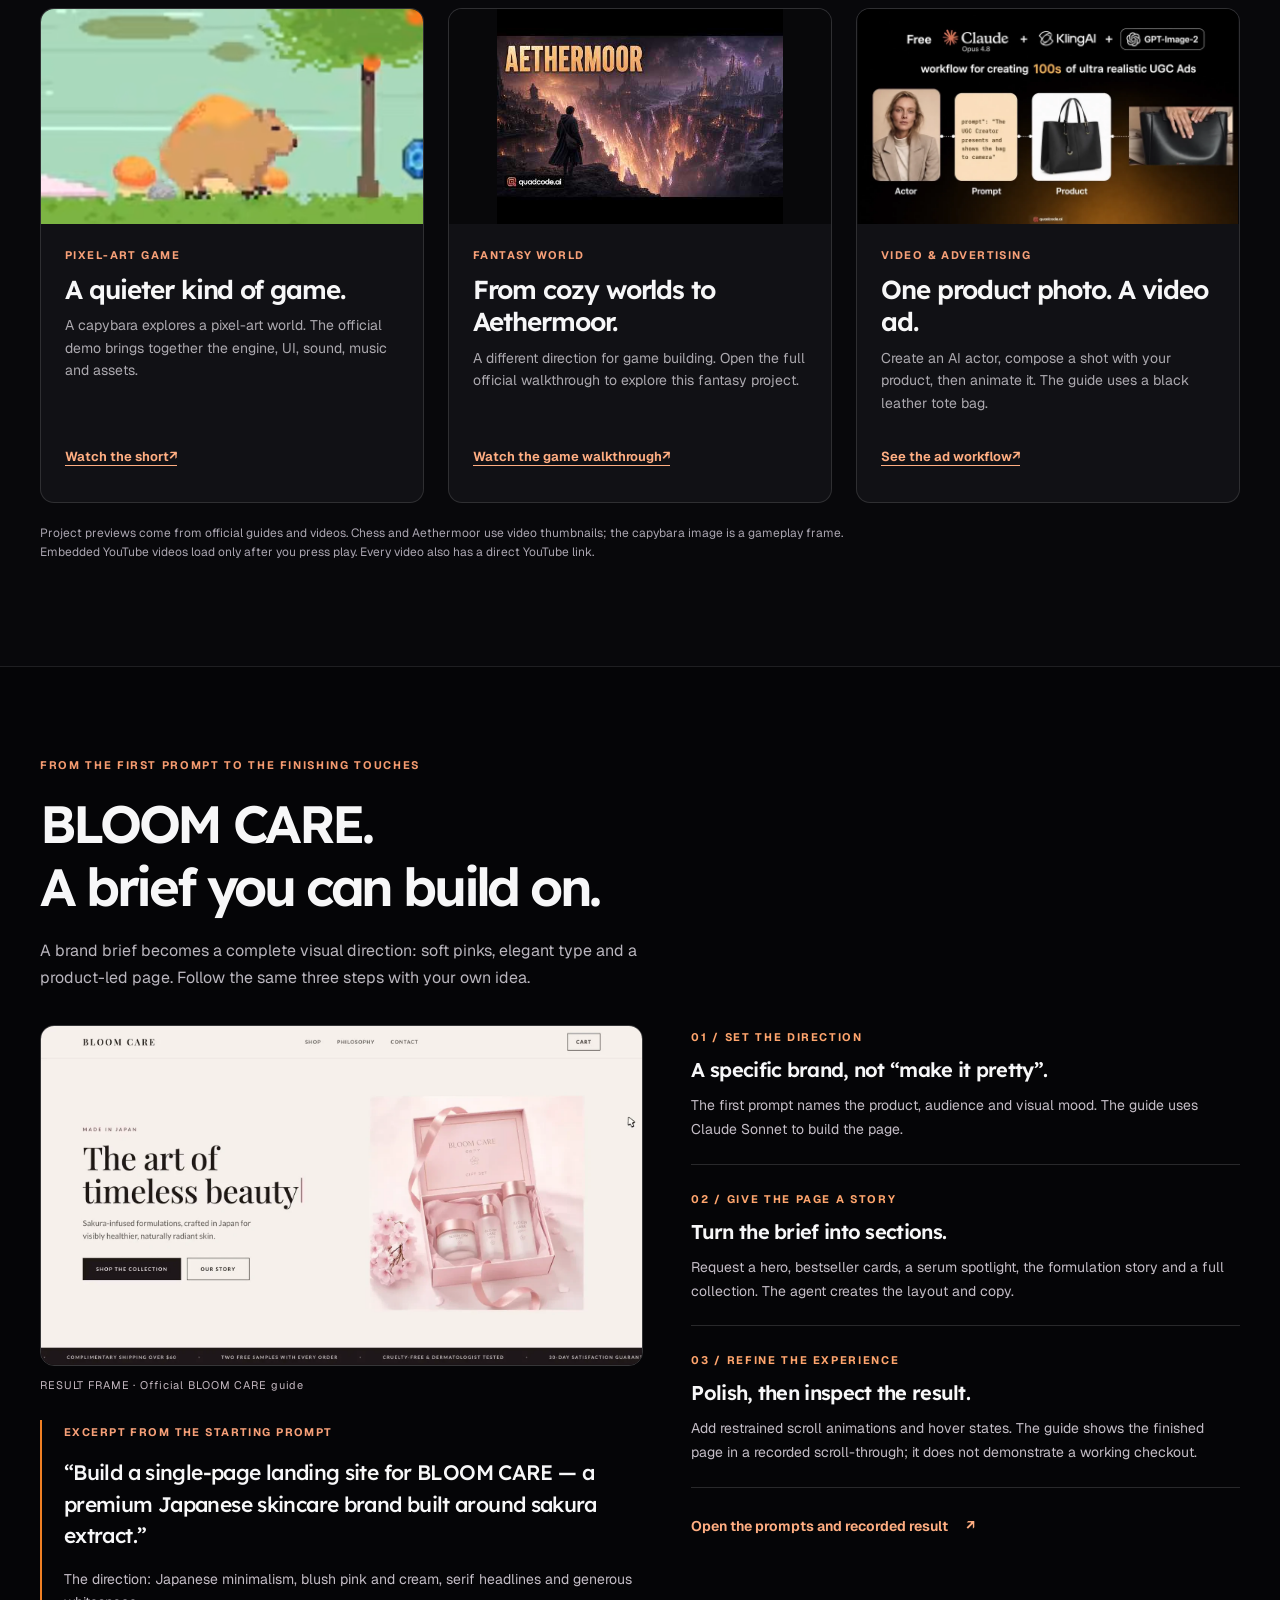
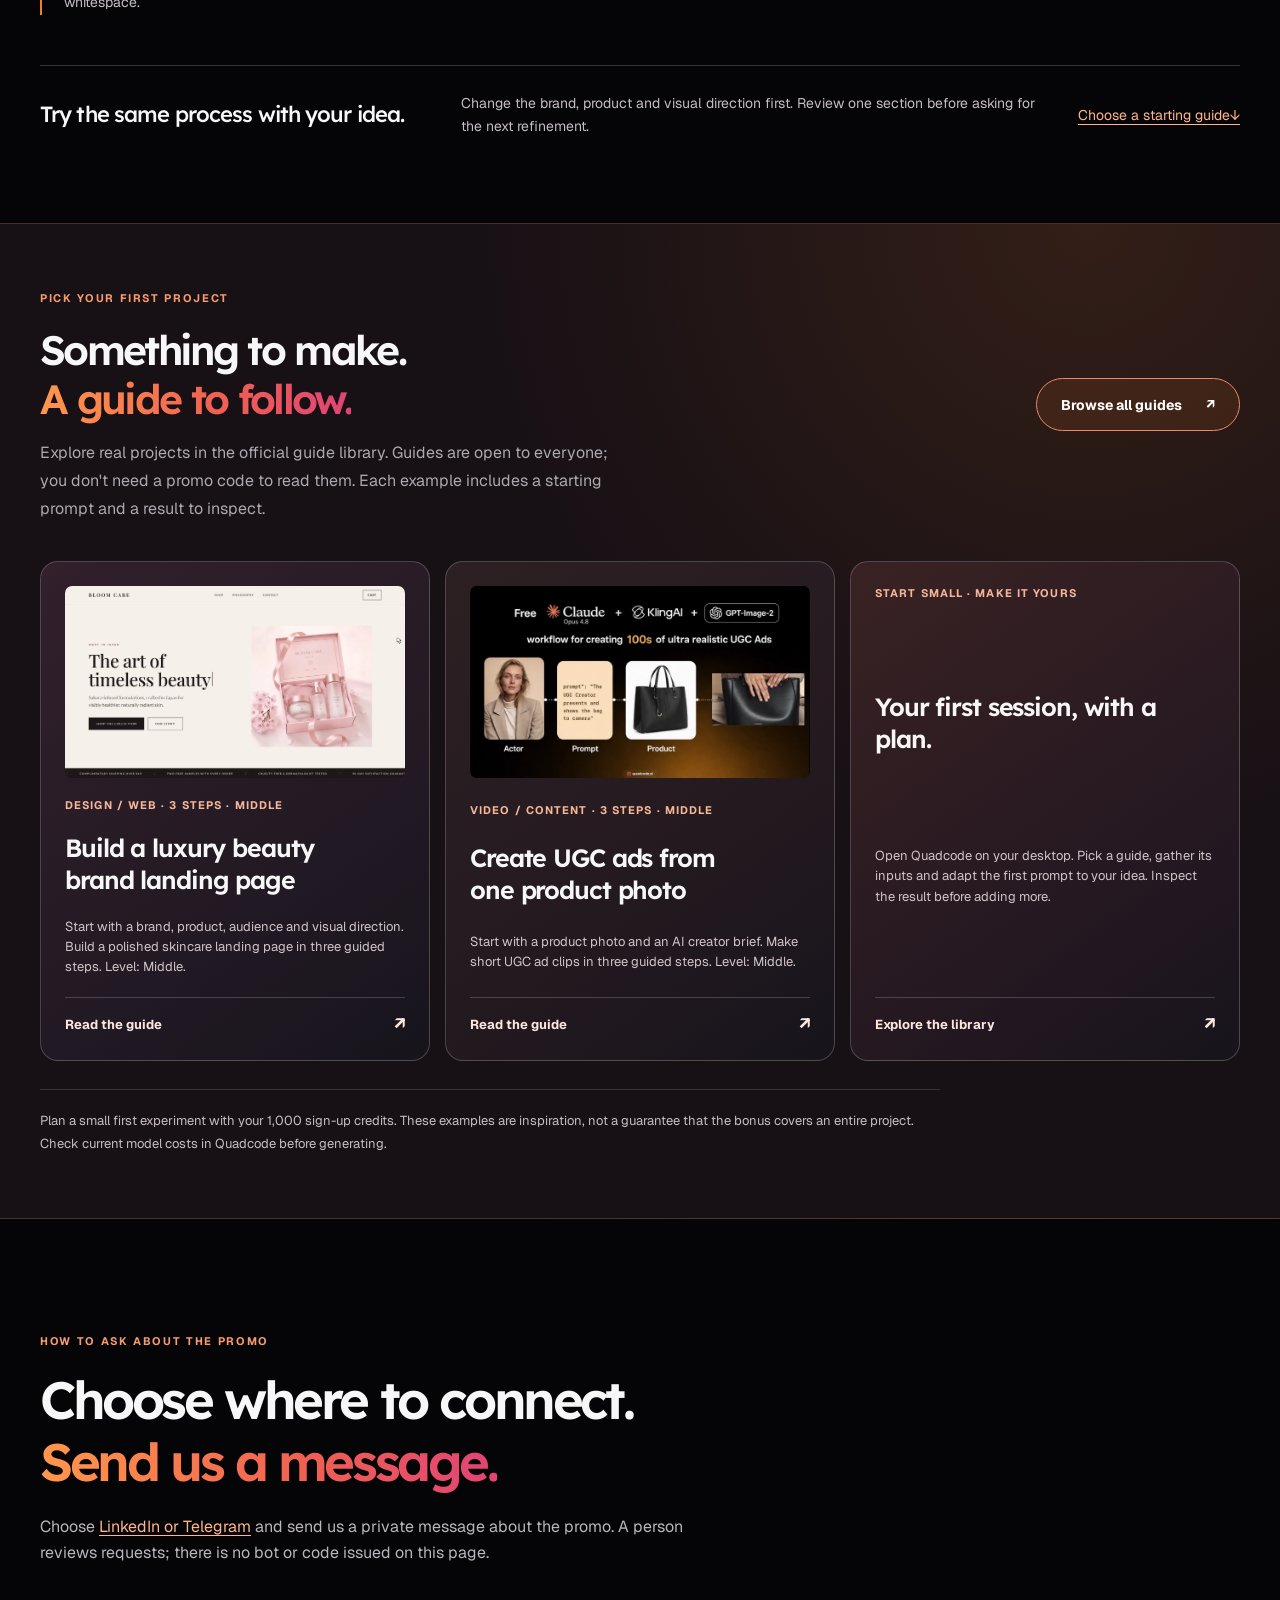
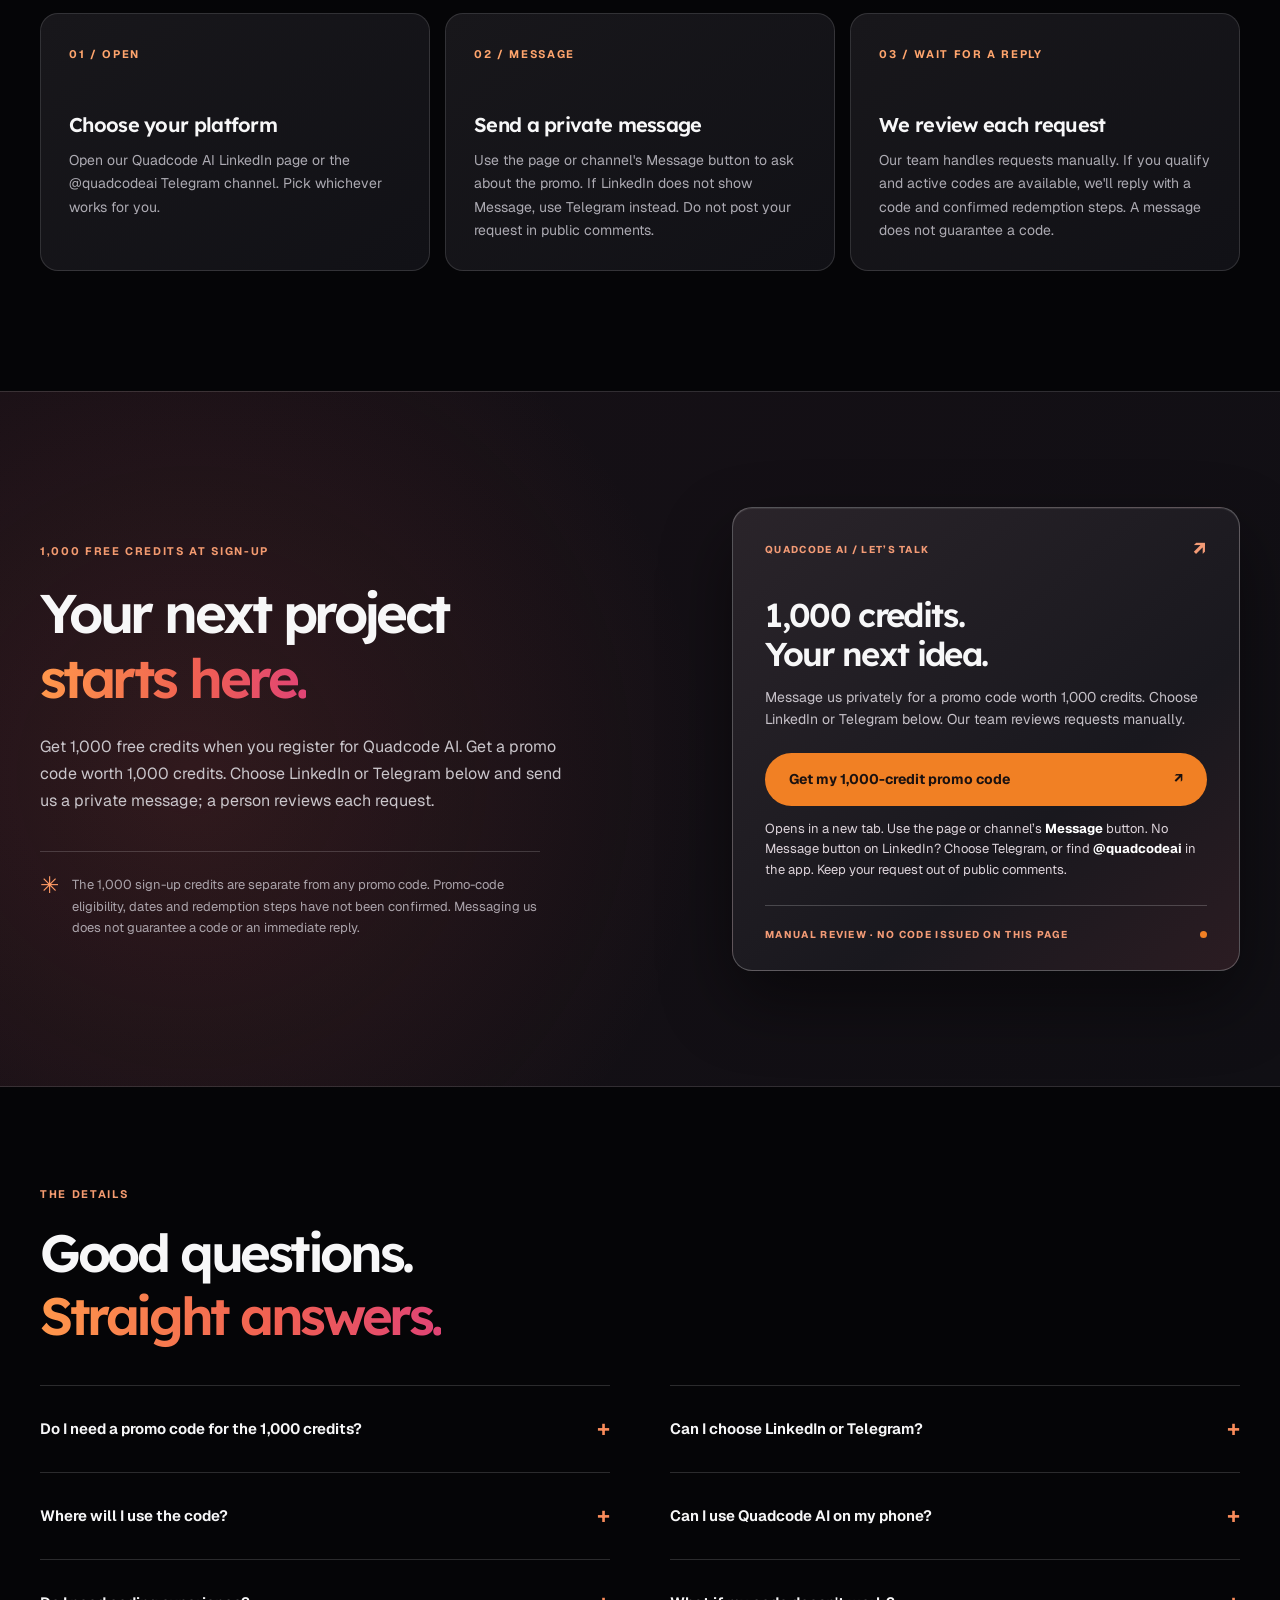
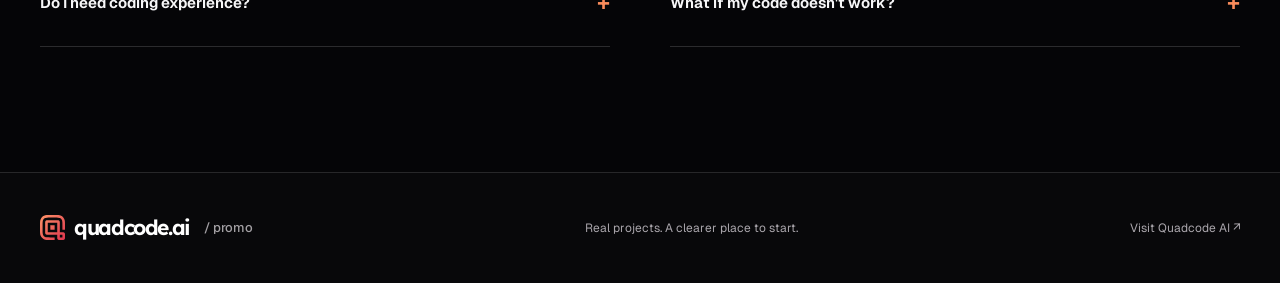
==== commit c1a58729: "Open promo contact choice in accessible popup without page jump" ====
--- a/static/index.html
+++ b/static/index.html
@@ -8,8 +8,8 @@
   <title>1,000 Free Credits at Sign-Up | Quadcode AI</title>
   <link rel="preconnect" href="https://fonts.googleapis.com">
   <link rel="preconnect" href="https://fonts.gstatic.com" crossorigin>
-  <link rel="stylesheet" href="/static/styles.css?v=contact-choice-1">
-  <script defer src="/static/app.js?v=contact-choice-1"></script>
+  <link rel="stylesheet" href="/static/styles.css?v=contact-popup-1">
+  <script defer src="/static/app.js?v=contact-popup-1"></script>
 </head>
 <body>
   <a class="skip" href="#main">Skip to content</a>
@@ -78,6 +78,7 @@
     <section class="guides-band" id="guides" aria-labelledby="guides-title"><div class="wrap"><div class="guides-inner"><div><span class="eyebrow">PICK YOUR FIRST PROJECT</span><h2 id="guides-title">Something to make.<br><em>A guide to follow.</em></h2><p>Explore real projects in the official guide library. Guides are open to everyone; you don't need a promo code to read them. Each example includes a starting prompt and a result to inspect.</p></div><a class="button button-outline" href="https://guides.quadcode.ai/#guides" target="_blank" rel="noopener noreferrer">Browse all guides <span aria-hidden="true">↗</span></a></div><div class="guide-grid"><a class="guide-card" href="https://guides.quadcode.ai/guide/beauty-brand-landing" target="_blank" rel="noopener noreferrer"><img class="guide-preview" src="/static/showcase-bloom.webp" alt="BLOOM CARE landing-page guide result" loading="lazy" width="960" height="540"><span class="guide-top">DESIGN / WEB · 3 STEPS · MIDDLE</span><strong>Build a luxury beauty brand landing page</strong><span class="guide-description">Start with a brand, product, audience and visual direction. Build a polished skincare landing page in three guided steps. Level: Middle.</span><span class="guide-bottom">Read the guide <span aria-hidden="true">↗</span></span></a><a class="guide-card" href="https://guides.quadcode.ai/guide/ugc-ads-workflow" target="_blank" rel="noopener noreferrer"><img class="guide-preview" src="/static/showcase-ugc.webp" alt="AI actor and product compositing workflow from the UGC guide" loading="lazy" width="960" height="540"><span class="guide-top">VIDEO / CONTENT · 3 STEPS · MIDDLE</span><strong>Create UGC ads from one product photo</strong><span class="guide-description">Start with a product photo and an AI creator brief. Make short UGC ad clips in three guided steps. Level: Middle.</span><span class="guide-bottom">Read the guide <span aria-hidden="true">↗</span></span></a><a class="guide-card guide-library" href="https://guides.quadcode.ai/#guides" target="_blank" rel="noopener noreferrer"><span class="guide-top">START SMALL · MAKE IT YOURS</span><strong>Your first session, with a plan.</strong><span class="guide-description">Open Quadcode on your desktop. Pick a guide, gather its inputs and adapt the first prompt to your idea. Inspect the result before adding more.</span><span class="guide-bottom">Explore the library <span aria-hidden="true">↗</span></span></a></div><p class="credit-context">Plan a small first experiment with your 1,000 sign-up credits. These examples are inspiration, not a guarantee that the bonus covers an entire project. Check current model costs in Quadcode before generating.</p></div></section>
     <section class="steps-section wrap" id="how" aria-labelledby="steps-title"><div class="section-heading"><span class="eyebrow">HOW TO ASK ABOUT THE PROMO</span><h2 id="steps-title">Choose where to connect.<br><em>Send us a message.</em></h2><p class="section-intro">Choose <a href="#contact-options" data-contact-trigger>LinkedIn or Telegram</a> and send us a private message about the promo. A person reviews requests; there is no bot or code issued on this page.</p></div><div class="steps"><article class="step"><span class="step-number">01 / OPEN</span><h3>Choose your platform</h3><p>Open our Quadcode AI LinkedIn page or the @quadcodeai Telegram channel. Pick whichever works for you.</p></article><article class="step"><span class="step-number">02 / MESSAGE</span><h3>Send a private message</h3><p>Use the page or channel's Message button to ask about the promo. If LinkedIn does not show Message, use Telegram instead. Do not post your request in public comments.</p></article><article class="step"><span class="step-number">03 / WAIT FOR A REPLY</span><h3>We review each request</h3><p>Our team handles requests manually. If you qualify and active codes are available, we'll reply with a code and confirmed redemption steps. A message does not guarantee a code.</p></article></div></section>
     <section class="claim-section" id="claim" aria-labelledby="claim-title"><div class="wrap claim-inner"><div class="claim-copy"><span class="eyebrow">1,000 FREE CREDITS AT SIGN-UP</span><h2 id="claim-title">Your next project<br><em>starts here.</em></h2><p>Get 1,000 free credits when you register for Quadcode AI. Get a promo code worth 1,000 credits. Choose LinkedIn or Telegram below and send us a private message; a person reviews each request.</p><div class="privacy-note"><span aria-hidden="true">✳</span><span>The 1,000 sign-up credits are separate from any promo code. Promo-code eligibility, dates and redemption steps have not been confirmed. Messaging us does not guarantee a code or an immediate reply.</span></div></div><div class="claim-card"><div class="card-top"><span>QUADCODE AI / LET’S TALK</span><span class="small-star" aria-hidden="true">↗</span></div><div class="claim-information"><h3>1,000 credits.<br>Your next idea.</h3><p>Message us privately for a promo code worth 1,000 credits. Choose LinkedIn or Telegram below. Our team reviews requests manually.</p>
+<a class="button button-dark contact-inline-trigger" href="#contact-options" data-contact-trigger hidden>Get my 1,000-credit promo code <span aria-hidden="true">↗</span></a>
 <details class="contact-choice" id="contact-options">
   <summary class="button button-dark">Get my 1,000-credit promo code <span class="contact-chevron" aria-hidden="true">⌄</span></summary>
   <div class="contact-links">
@@ -89,5 +90,13 @@
     <section class="faq-section wrap" id="faq" aria-labelledby="faq-title"><div class="section-heading"><span class="eyebrow">THE DETAILS</span><h2 id="faq-title">Good questions.<br><em>Straight answers.</em></h2></div><div class="faq-grid"><details><summary>Do I need a promo code for the 1,000 credits?</summary><p>No. The 1,000 free credits are included when you register for Quadcode AI. A promo code is a separate, manually reviewed offer; it provides 1,000 credits. Eligibility, dates and redemption details are not confirmed yet.</p></details><details><summary>Can I choose LinkedIn or Telegram?</summary><p>Yes. Choose the platform you prefer and message our official page or channel privately. You may need to sign in. If LinkedIn does not show a Message button, use Telegram. Our team reviews requests manually; a social account alone does not prove someone is a unique person.</p></details><details><summary>Where will I use the code?</summary><p>The exact redemption steps will be published once they are confirmed. If a code is issued, our team will send the confirmed instructions in a private reply on your chosen platform.</p></details><details><summary>Can I use Quadcode AI on my phone?</summary><p>You can open LinkedIn or Telegram and read guides on a phone. Quadcode AI is a desktop workspace for macOS and Windows.</p></details><details><summary>Do I need coding experience?</summary><p>The guides show real projects you can explore before starting. Check each guide for the steps and materials it needs.</p></details><details><summary>What if my code doesn't work?</summary><p>Reply in your private conversation with our team on LinkedIn or Telegram. Don't post your code in public comments. Redemption instructions will be sent with any issued code.</p></details></div></section>
   </main>
   <footer class="site-footer"><div class="wrap footer-inner"><a class="brand" href="#top" aria-label="Quadcode AI promo, back to top"><img src="/static/quadcode-mark.svg" alt="" width="26" height="26">quadcode.ai<span class="brand-extra">/ promo</span></a><span>Real projects. A clearer place to start.</span><a href="https://quadcode.ai" target="_blank" rel="noopener noreferrer">Visit Quadcode AI ↗</a></div></footer>
+  <dialog class="contact-dialog" id="contact-dialog" aria-labelledby="contact-dialog-title" aria-describedby="contact-dialog-description">
+    <div class="contact-dialog-heading"><span class="eyebrow">YOUR NEXT IDEA STARTS HERE</span><button class="contact-dialog-close" type="button" aria-label="Close contact chooser" autofocus><span aria-hidden="true">×</span></button></div>
+    <h2 id="contact-dialog-title">Get your <span>1,000-credit</span><br>promo code.</h2>
+    <p id="contact-dialog-description">Choose where to message us privately. Our team will review your request.</p>
+    <div id="contact-dialog-options"></div>
+    <p class="contact-dialog-help">Opens in a new tab. Use the <strong>Message</strong> button. No Message button on LinkedIn? Choose Telegram.</p>
+    <p class="contact-dialog-note">Manual review · A message does not guarantee a code. Sign-up credits are separate.</p>
+  </dialog>
 </body>
 </html>
--- a/static/styles.css
+++ b/static/styles.css
@@ -190,3 +190,25 @@
 .contact-icon img{display:block;filter:brightness(0) invert(1)}
 .claim-card .claim-information h3{margin-top:32px}
 @media(max-width:360px){.contact-choice summary{font-size:12px;padding-inline:16px;gap:10px}.contact-link{padding:12px;gap:10px}}
+
+/* Contact modal: top layer avoids clipping by landing sections. */
+.contact-inline-trigger[hidden],.contact-dialog:not([open]){display:none}
+html.contact-modal-open{overflow:hidden;scrollbar-gutter:stable}
+.contact-dialog{width:min(500px,calc(100% - 32px));max-height:calc(100vh - 32px);max-height:calc(100dvh - 32px);margin:auto;padding:28px;border:1px solid #ffffff35;border-radius:24px;background:radial-gradient(circle at 100% 0%,#f1802420,transparent 55%),#17151a;color:#f7f7f8;box-shadow:0 24px 100px #0009;overflow:auto;overscroll-behavior:contain}
+.contact-dialog::backdrop{background:#050507cc;backdrop-filter:blur(6px)}
+.contact-dialog-heading{display:flex;align-items:center;justify-content:space-between;gap:12px}
+.contact-dialog-heading .eyebrow{font-size:9px;letter-spacing:.1em}
+.contact-dialog-close{flex:none;display:grid;place-items:center;width:44px;height:44px;border:1px solid #ffffff30;border-radius:50%;background:#ffffff08;color:#fff;font-size:28px;cursor:pointer}
+.contact-dialog-close:hover{background:#ffffff18}
+.contact-dialog h2{font:500 34px/1.15 Lexend,Arial,sans-serif;letter-spacing:-.05em;margin:18px 0 12px}
+.contact-dialog h2 span{color:#f79b61}
+.contact-dialog p{font-size:14px;line-height:1.6;color:#c6c1c8;margin:0 0 20px}
+.contact-dialog .contact-choice{margin:0}
+.contact-dialog .contact-choice>summary{display:none}
+.contact-dialog .contact-links{margin:0;gap:12px}
+.contact-dialog .contact-link{min-height:80px;background:#ffffff05}
+.contact-dialog .contact-link:hover{background:#ffffff0d}
+.contact-dialog .contact-link:focus-visible{outline-offset:2px}
+.contact-dialog .contact-dialog-help{font-size:12px;margin:18px 0 0}
+.contact-dialog .contact-dialog-note{font-size:11px;color:#aaa5b0;border-top:1px solid #ffffff20;padding-top:14px;margin:14px 0 0}
+@media(max-width:400px){.contact-dialog{padding:20px;border-radius:20px}.contact-dialog h2{font-size:29px}.contact-dialog-heading .eyebrow{max-width:180px}.contact-dialog .contact-link{padding:12px;gap:10px}}
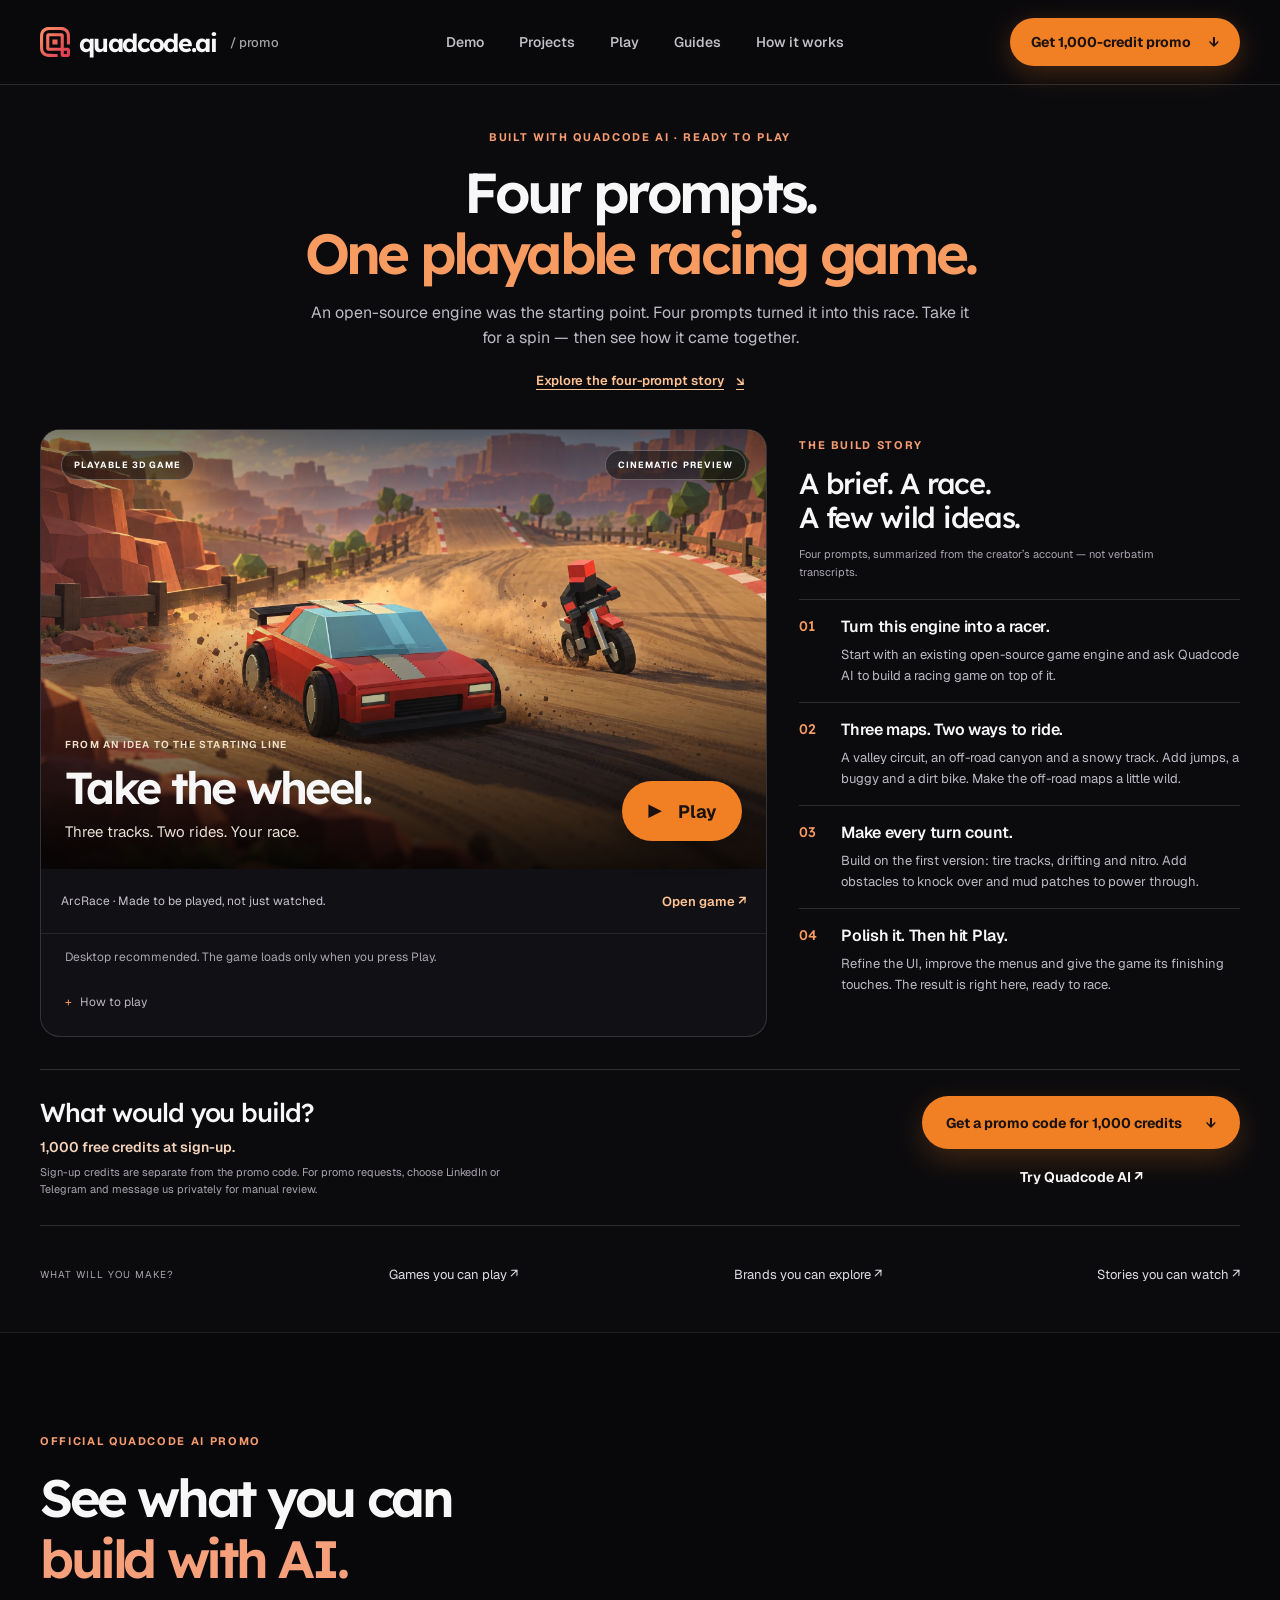
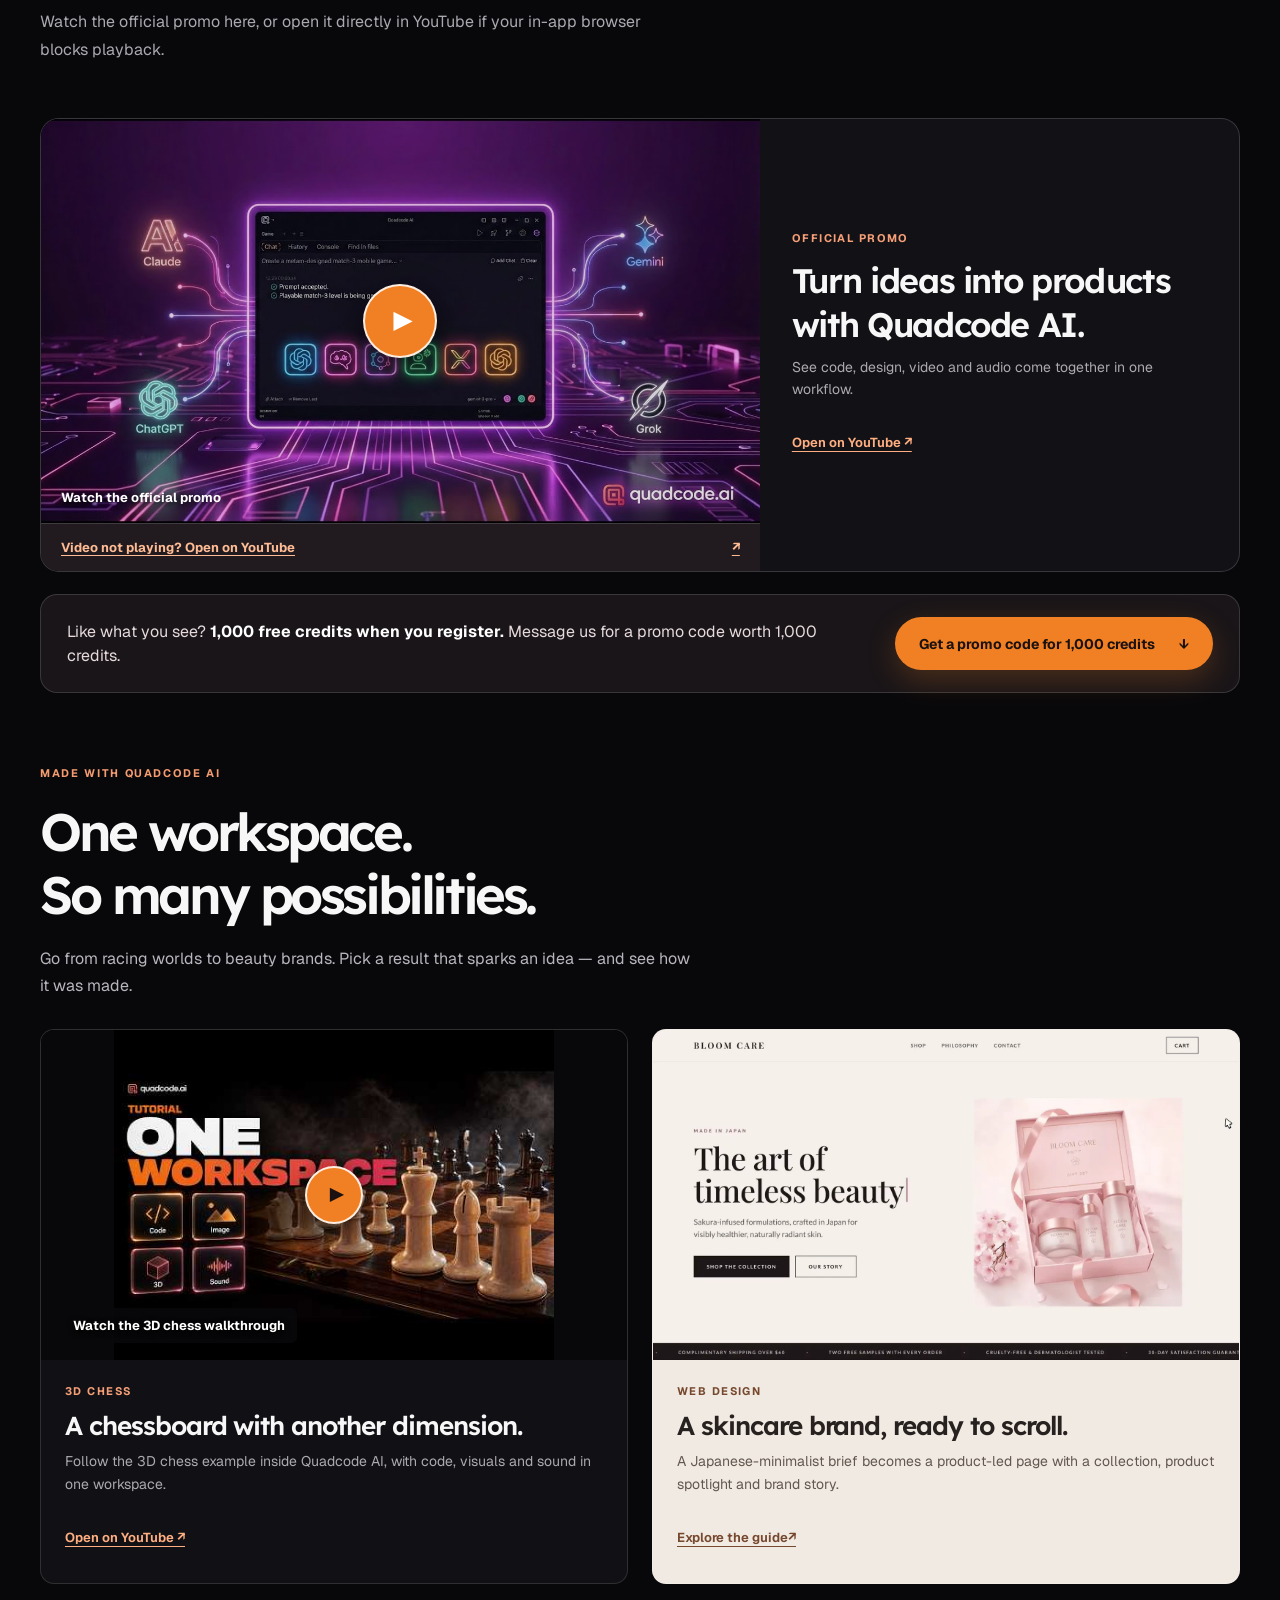
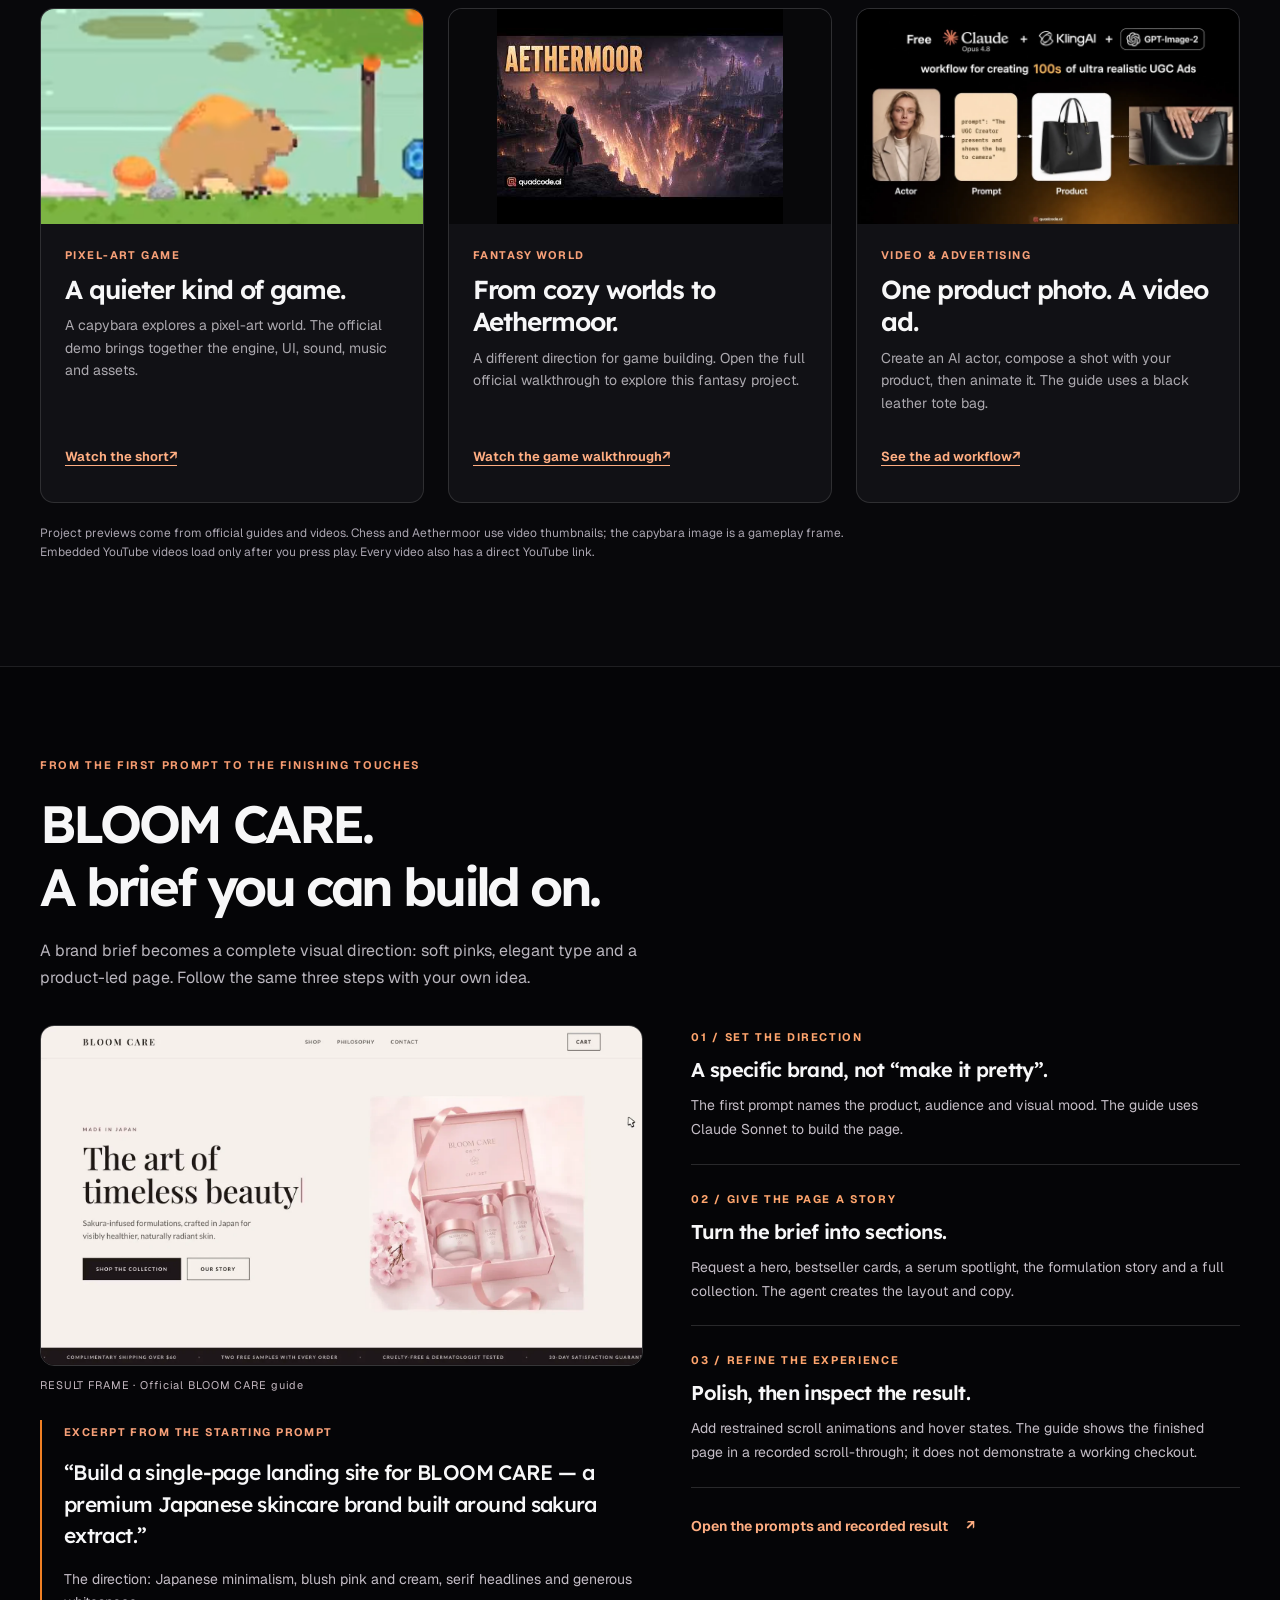
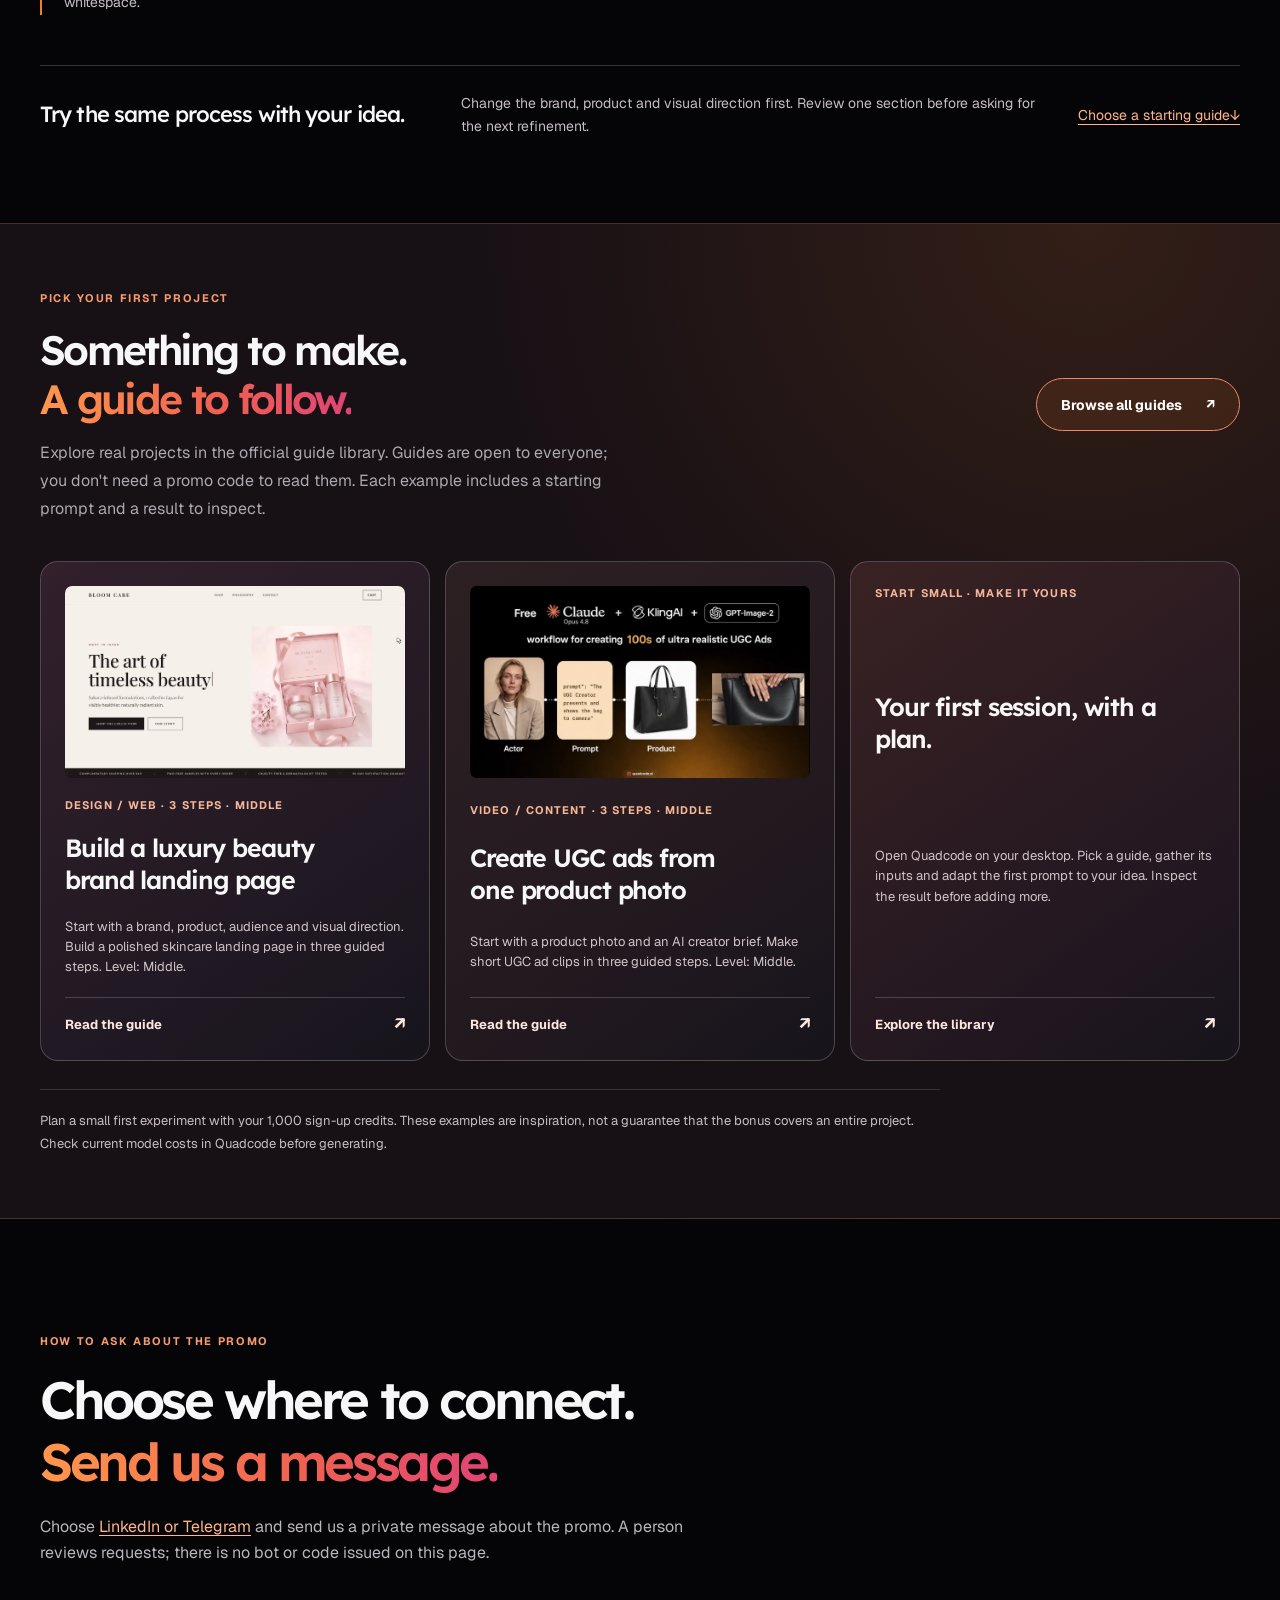
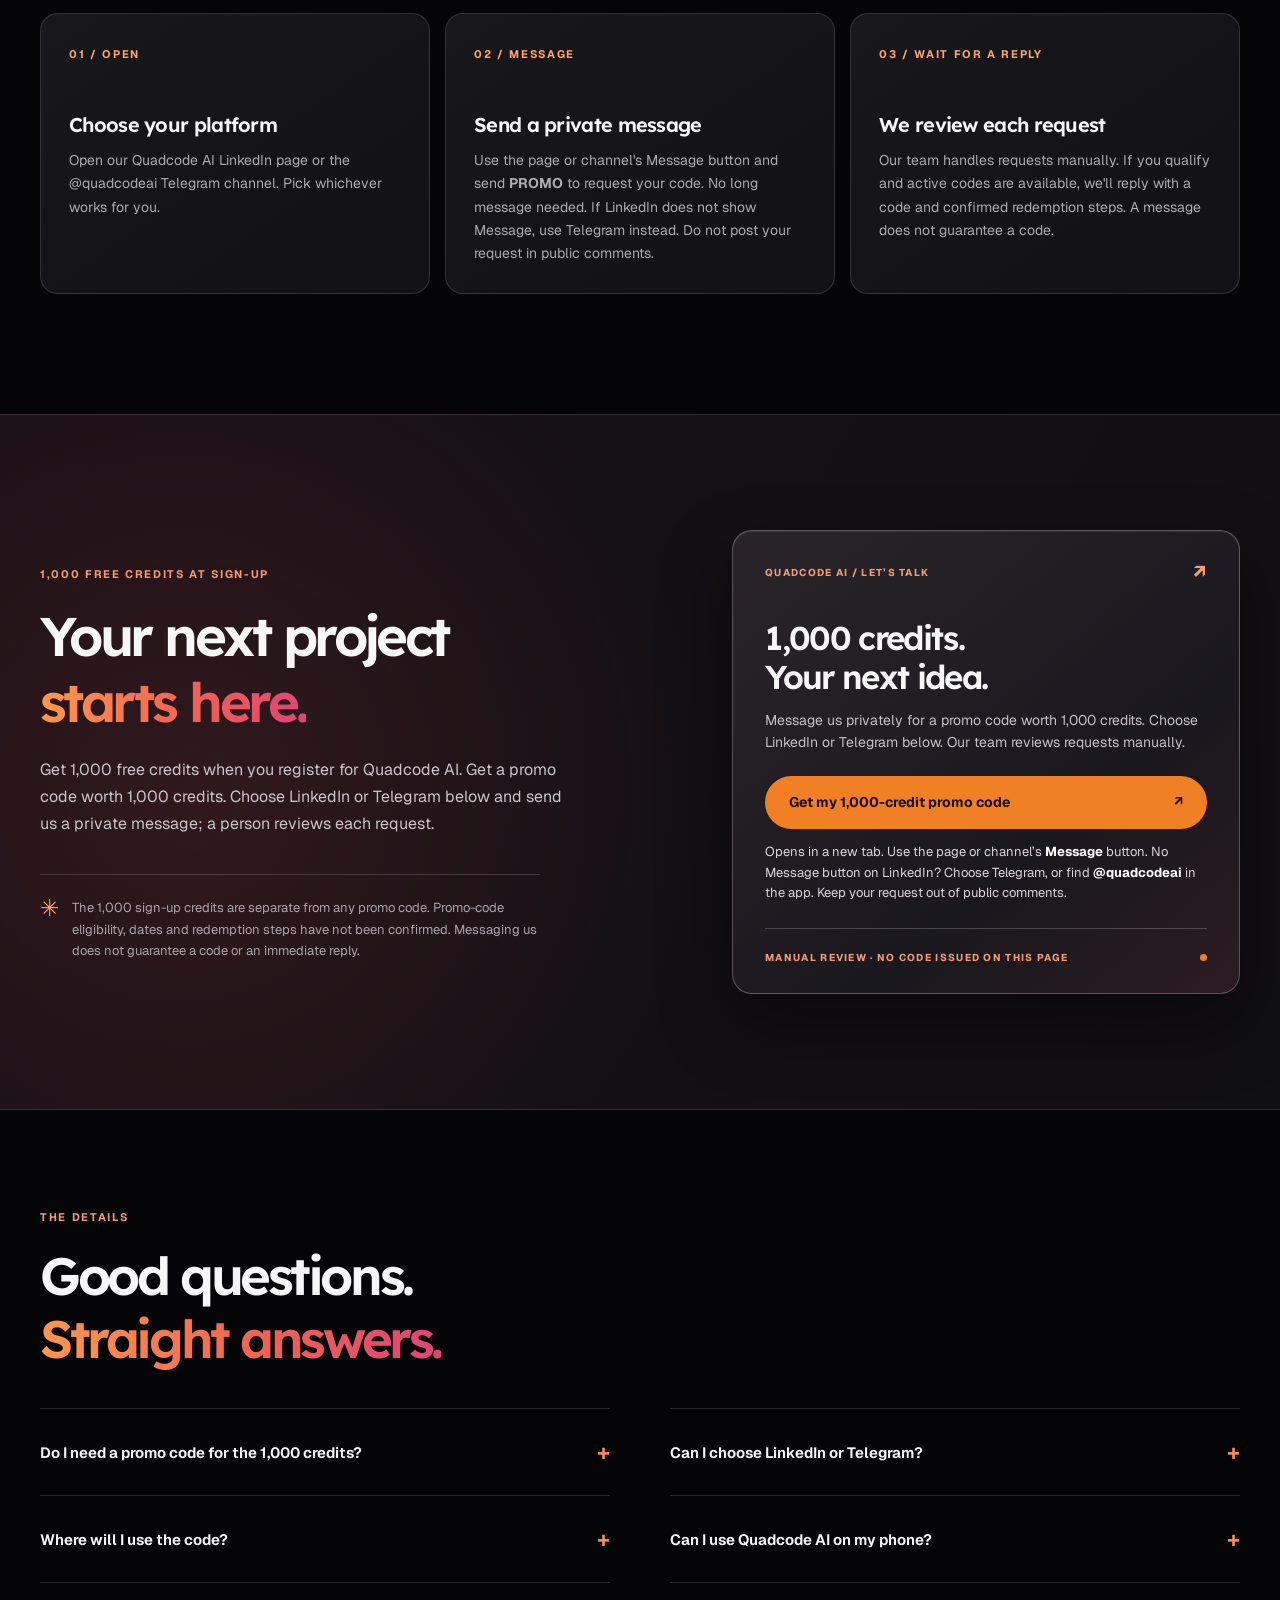
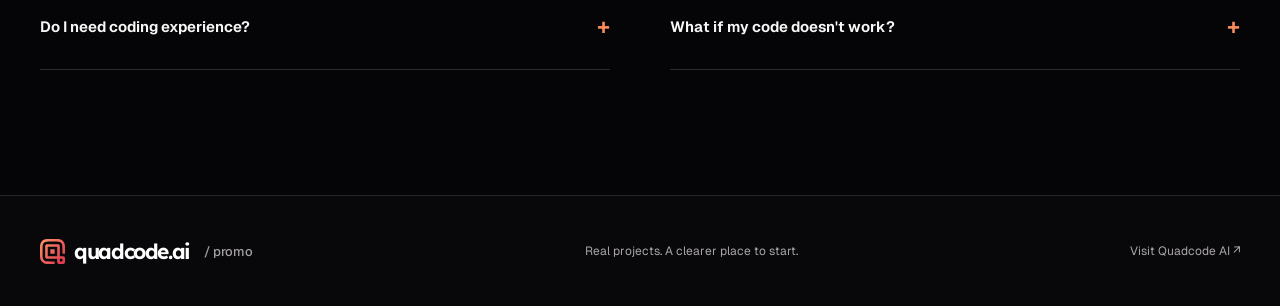
==== commit a8c66fc5: "Tell visitors to DM PROMO to request their promo code" ====
--- a/static/index.html
+++ b/static/index.html
@@ -76,7 +76,7 @@
       <div class="case-takeaway"><strong>Try the same process with your idea.</strong><span>Change the brand, product and visual direction first. Review one section before asking for the next refinement.</span><a href="#guides">Choose a starting guide <span aria-hidden="true">↓</span></a></div>
     </section>
     <section class="guides-band" id="guides" aria-labelledby="guides-title"><div class="wrap"><div class="guides-inner"><div><span class="eyebrow">PICK YOUR FIRST PROJECT</span><h2 id="guides-title">Something to make.<br><em>A guide to follow.</em></h2><p>Explore real projects in the official guide library. Guides are open to everyone; you don't need a promo code to read them. Each example includes a starting prompt and a result to inspect.</p></div><a class="button button-outline" href="https://guides.quadcode.ai/#guides" target="_blank" rel="noopener noreferrer">Browse all guides <span aria-hidden="true">↗</span></a></div><div class="guide-grid"><a class="guide-card" href="https://guides.quadcode.ai/guide/beauty-brand-landing" target="_blank" rel="noopener noreferrer"><img class="guide-preview" src="/static/showcase-bloom.webp" alt="BLOOM CARE landing-page guide result" loading="lazy" width="960" height="540"><span class="guide-top">DESIGN / WEB · 3 STEPS · MIDDLE</span><strong>Build a luxury beauty brand landing page</strong><span class="guide-description">Start with a brand, product, audience and visual direction. Build a polished skincare landing page in three guided steps. Level: Middle.</span><span class="guide-bottom">Read the guide <span aria-hidden="true">↗</span></span></a><a class="guide-card" href="https://guides.quadcode.ai/guide/ugc-ads-workflow" target="_blank" rel="noopener noreferrer"><img class="guide-preview" src="/static/showcase-ugc.webp" alt="AI actor and product compositing workflow from the UGC guide" loading="lazy" width="960" height="540"><span class="guide-top">VIDEO / CONTENT · 3 STEPS · MIDDLE</span><strong>Create UGC ads from one product photo</strong><span class="guide-description">Start with a product photo and an AI creator brief. Make short UGC ad clips in three guided steps. Level: Middle.</span><span class="guide-bottom">Read the guide <span aria-hidden="true">↗</span></span></a><a class="guide-card guide-library" href="https://guides.quadcode.ai/#guides" target="_blank" rel="noopener noreferrer"><span class="guide-top">START SMALL · MAKE IT YOURS</span><strong>Your first session, with a plan.</strong><span class="guide-description">Open Quadcode on your desktop. Pick a guide, gather its inputs and adapt the first prompt to your idea. Inspect the result before adding more.</span><span class="guide-bottom">Explore the library <span aria-hidden="true">↗</span></span></a></div><p class="credit-context">Plan a small first experiment with your 1,000 sign-up credits. These examples are inspiration, not a guarantee that the bonus covers an entire project. Check current model costs in Quadcode before generating.</p></div></section>
-    <section class="steps-section wrap" id="how" aria-labelledby="steps-title"><div class="section-heading"><span class="eyebrow">HOW TO ASK ABOUT THE PROMO</span><h2 id="steps-title">Choose where to connect.<br><em>Send us a message.</em></h2><p class="section-intro">Choose <a href="#contact-options" data-contact-trigger>LinkedIn or Telegram</a> and send us a private message about the promo. A person reviews requests; there is no bot or code issued on this page.</p></div><div class="steps"><article class="step"><span class="step-number">01 / OPEN</span><h3>Choose your platform</h3><p>Open our Quadcode AI LinkedIn page or the @quadcodeai Telegram channel. Pick whichever works for you.</p></article><article class="step"><span class="step-number">02 / MESSAGE</span><h3>Send a private message</h3><p>Use the page or channel's Message button to ask about the promo. If LinkedIn does not show Message, use Telegram instead. Do not post your request in public comments.</p></article><article class="step"><span class="step-number">03 / WAIT FOR A REPLY</span><h3>We review each request</h3><p>Our team handles requests manually. If you qualify and active codes are available, we'll reply with a code and confirmed redemption steps. A message does not guarantee a code.</p></article></div></section>
+    <section class="steps-section wrap" id="how" aria-labelledby="steps-title"><div class="section-heading"><span class="eyebrow">HOW TO ASK ABOUT THE PROMO</span><h2 id="steps-title">Choose where to connect.<br><em>Send us a message.</em></h2><p class="section-intro">Choose <a href="#contact-options" data-contact-trigger>LinkedIn or Telegram</a> and send us a private message about the promo. A person reviews requests; there is no bot or code issued on this page.</p></div><div class="steps"><article class="step"><span class="step-number">01 / OPEN</span><h3>Choose your platform</h3><p>Open our Quadcode AI LinkedIn page or the @quadcodeai Telegram channel. Pick whichever works for you.</p></article><article class="step"><span class="step-number">02 / MESSAGE</span><h3>Send a private message</h3><p>Use the page or channel's Message button and send <strong>PROMO</strong> to request your code. No long message needed. If LinkedIn does not show Message, use Telegram instead. Do not post your request in public comments.</p></article><article class="step"><span class="step-number">03 / WAIT FOR A REPLY</span><h3>We review each request</h3><p>Our team handles requests manually. If you qualify and active codes are available, we'll reply with a code and confirmed redemption steps. A message does not guarantee a code.</p></article></div></section>
     <section class="claim-section" id="claim" aria-labelledby="claim-title"><div class="wrap claim-inner"><div class="claim-copy"><span class="eyebrow">1,000 FREE CREDITS AT SIGN-UP</span><h2 id="claim-title">Your next project<br><em>starts here.</em></h2><p>Get 1,000 free credits when you register for Quadcode AI. Get a promo code worth 1,000 credits. Choose LinkedIn or Telegram below and send us a private message; a person reviews each request.</p><div class="privacy-note"><span aria-hidden="true">✳</span><span>The 1,000 sign-up credits are separate from any promo code. Promo-code eligibility, dates and redemption steps have not been confirmed. Messaging us does not guarantee a code or an immediate reply.</span></div></div><div class="claim-card"><div class="card-top"><span>QUADCODE AI / LET’S TALK</span><span class="small-star" aria-hidden="true">↗</span></div><div class="claim-information"><h3>1,000 credits.<br>Your next idea.</h3><p>Message us privately for a promo code worth 1,000 credits. Choose LinkedIn or Telegram below. Our team reviews requests manually.</p>
 <a class="button button-dark contact-inline-trigger" href="#contact-options" data-contact-trigger hidden>Get my 1,000-credit promo code <span aria-hidden="true">↗</span></a>
 <details class="contact-choice" id="contact-options">
@@ -93,7 +93,7 @@
   <dialog class="contact-dialog" id="contact-dialog" aria-labelledby="contact-dialog-title" aria-describedby="contact-dialog-description">
     <div class="contact-dialog-heading"><span class="eyebrow">YOUR NEXT IDEA STARTS HERE</span><button class="contact-dialog-close" type="button" aria-label="Close contact chooser" autofocus><span aria-hidden="true">×</span></button></div>
     <h2 id="contact-dialog-title">Get your <span>1,000-credit</span><br>promo code.</h2>
-    <p id="contact-dialog-description">Choose where to message us privately. Our team will review your request.</p>
+    <p id="contact-dialog-description">Choose LinkedIn or Telegram and DM us <strong>PROMO</strong> to request your code. No long message needed.</p>
     <div id="contact-dialog-options"></div>
     <p class="contact-dialog-help">Opens in a new tab. Use the <strong>Message</strong> button. No Message button on LinkedIn? Choose Telegram.</p>
     <p class="contact-dialog-note">Manual review · A message does not guarantee a code. Sign-up credits are separate.</p>
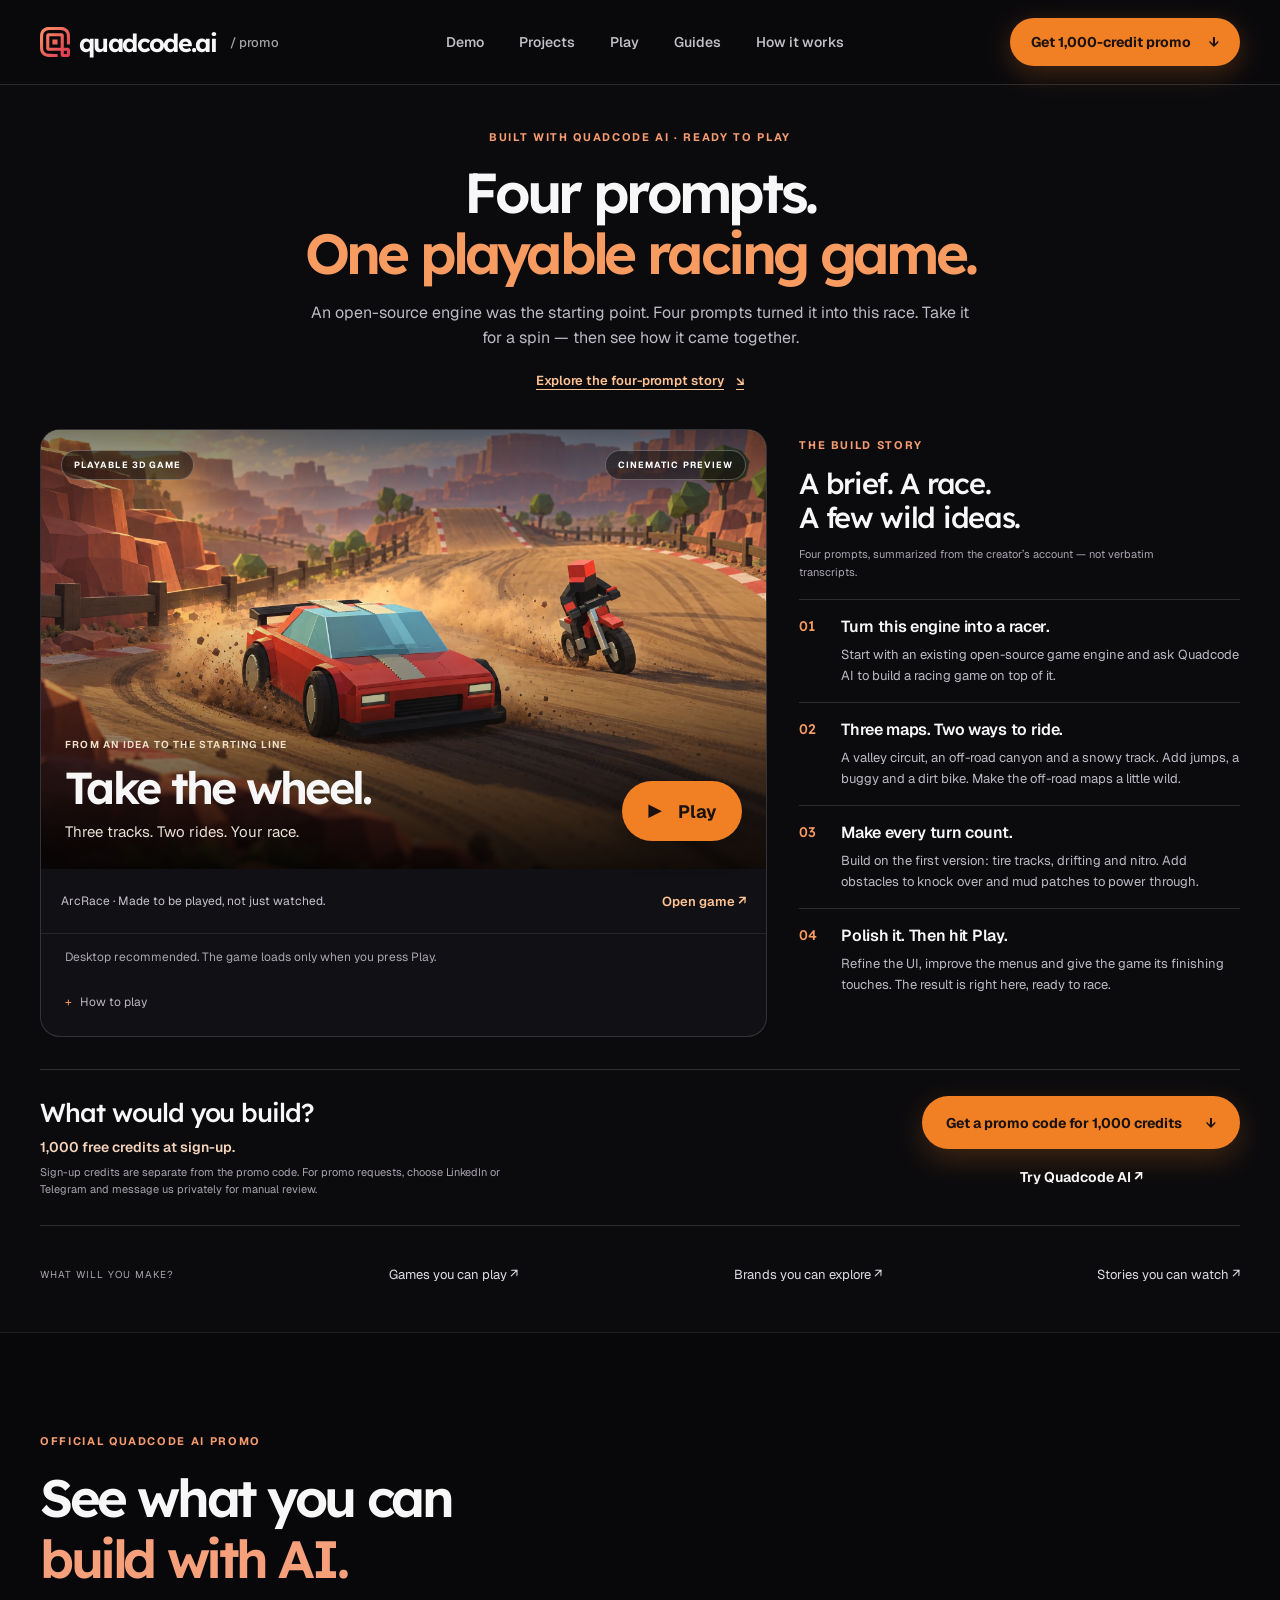
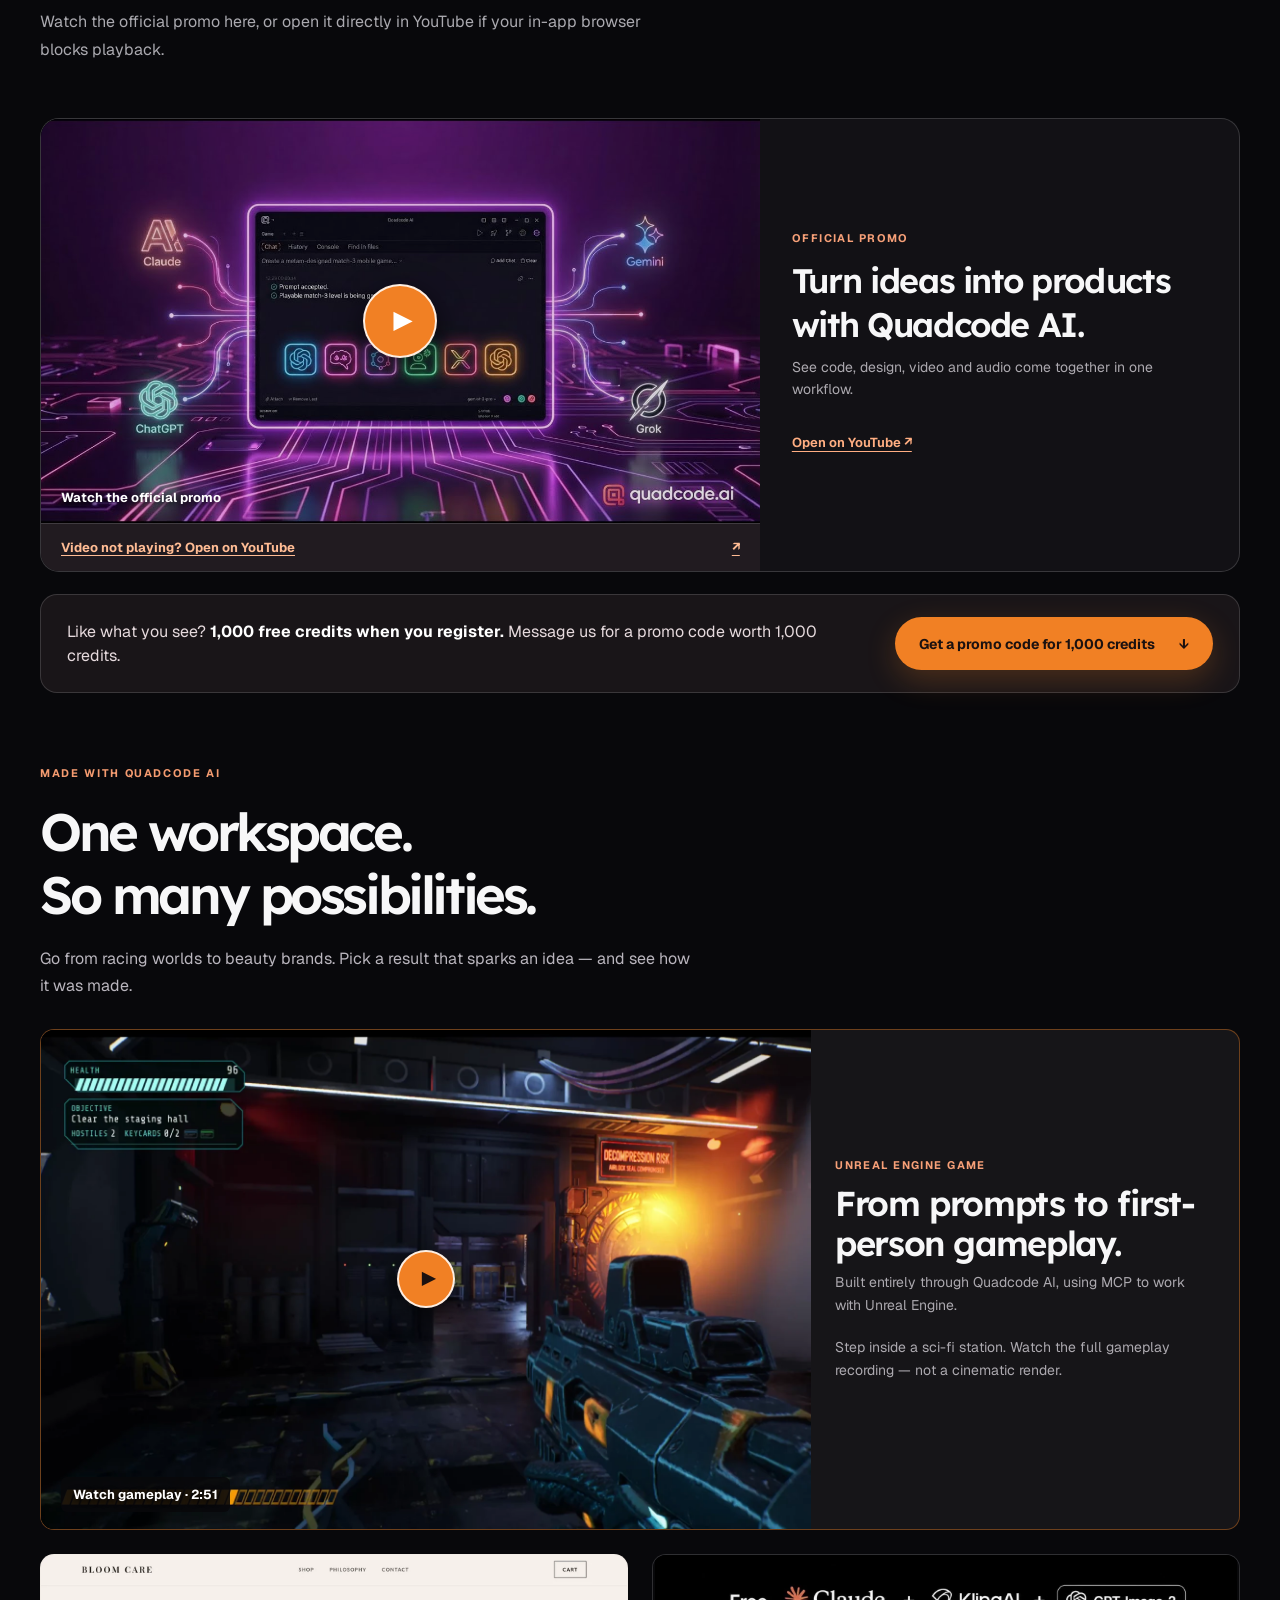
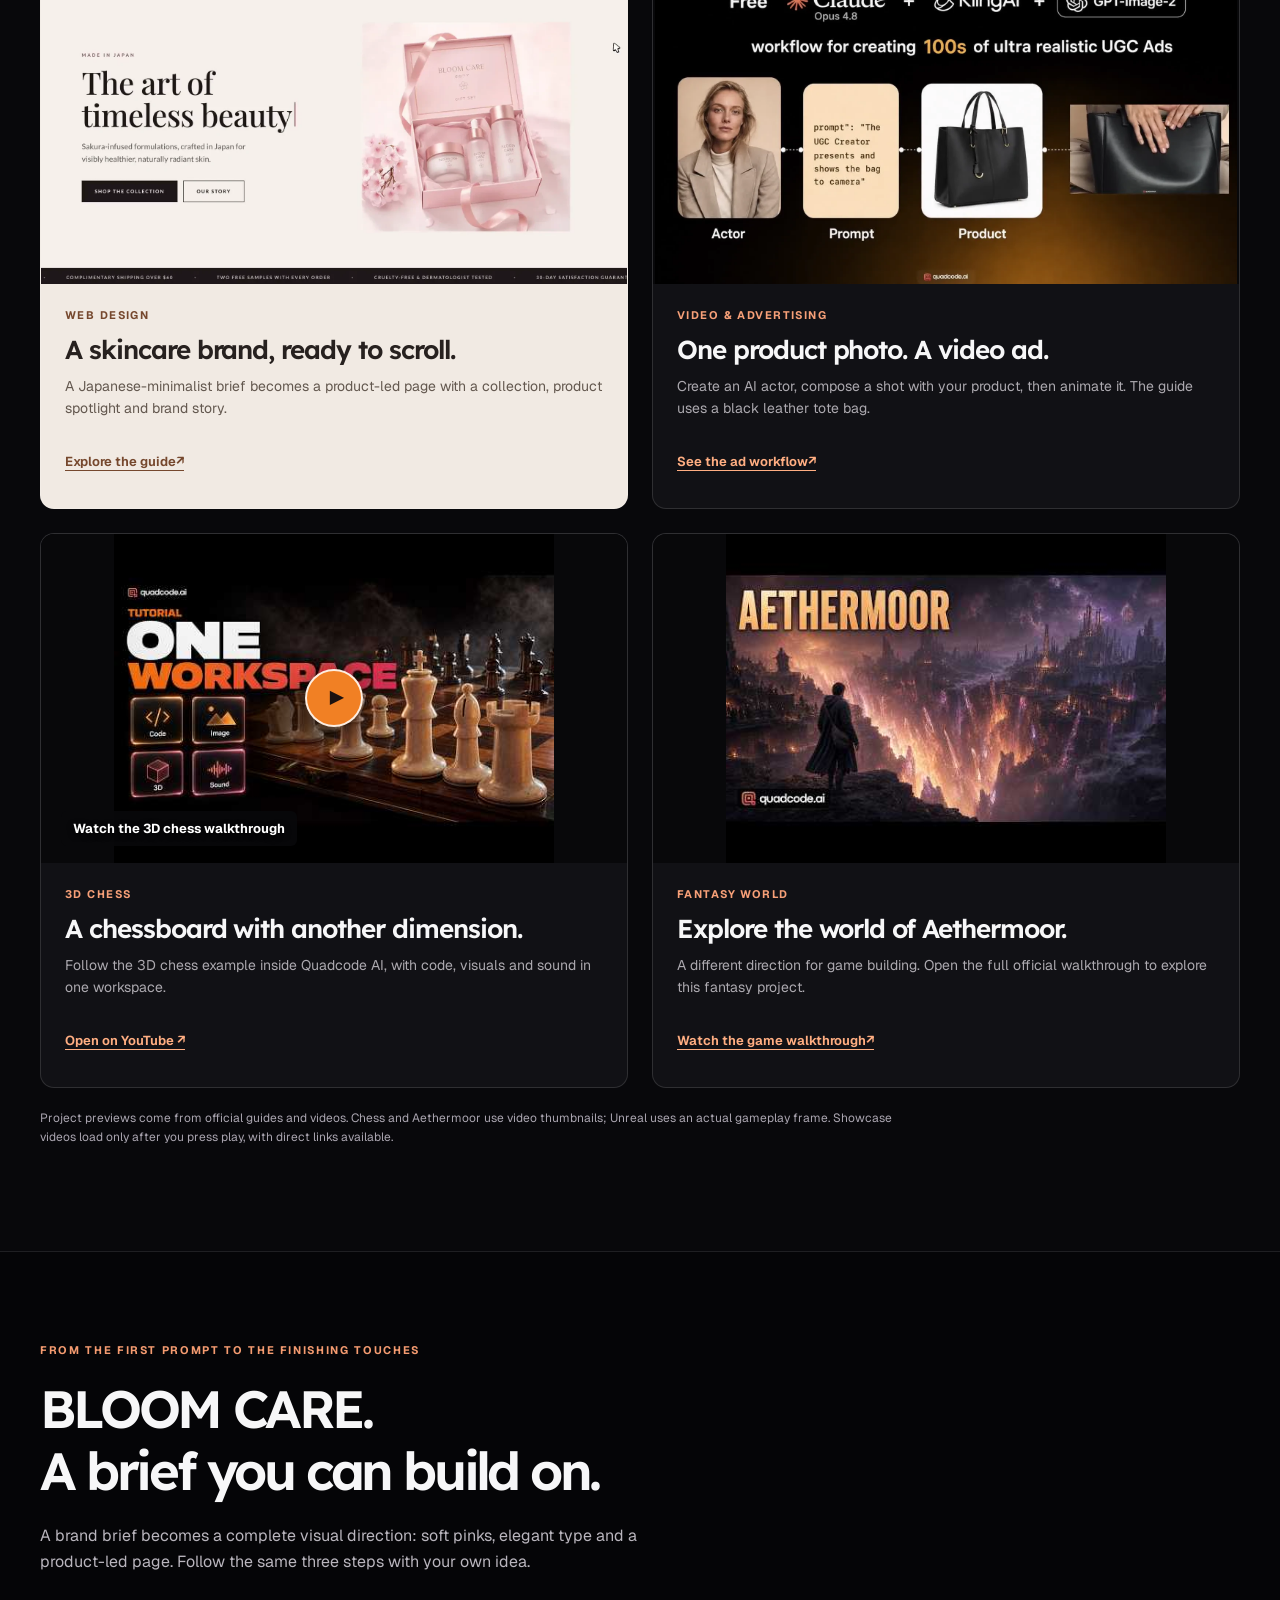
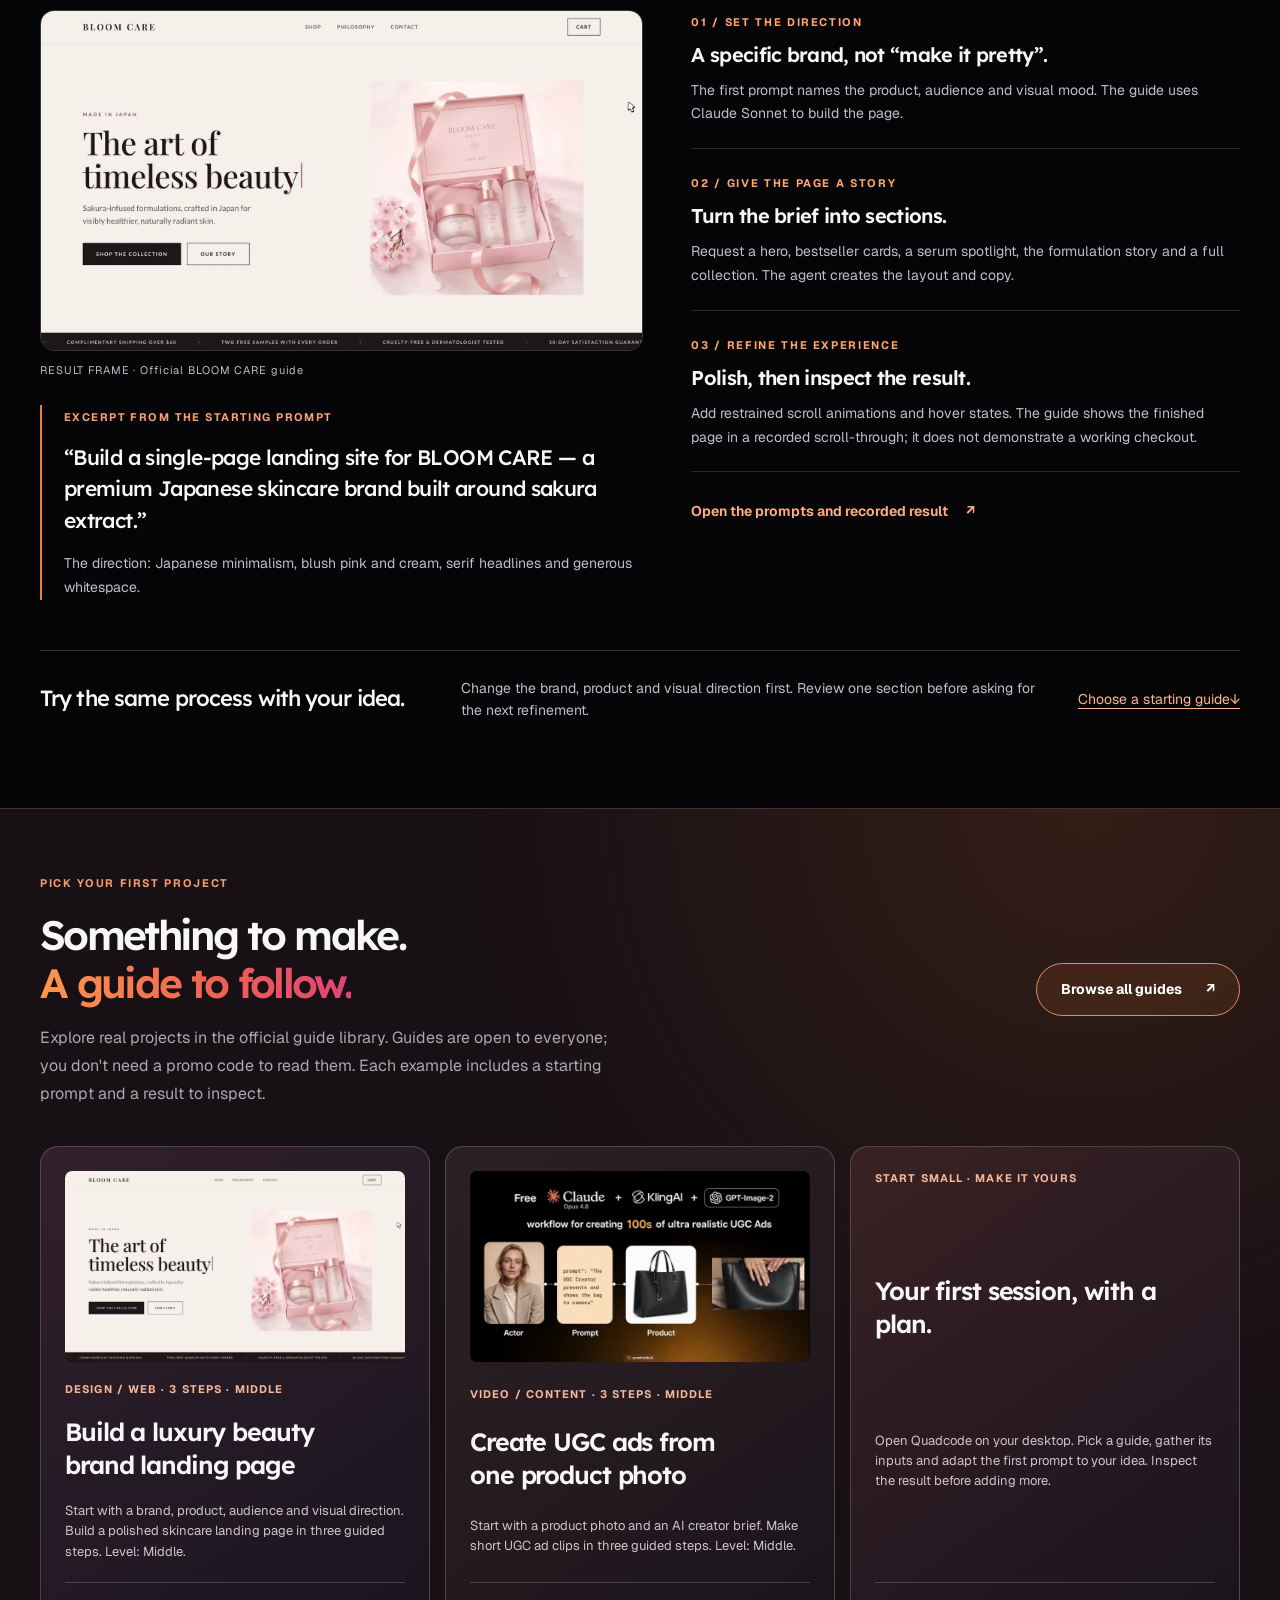
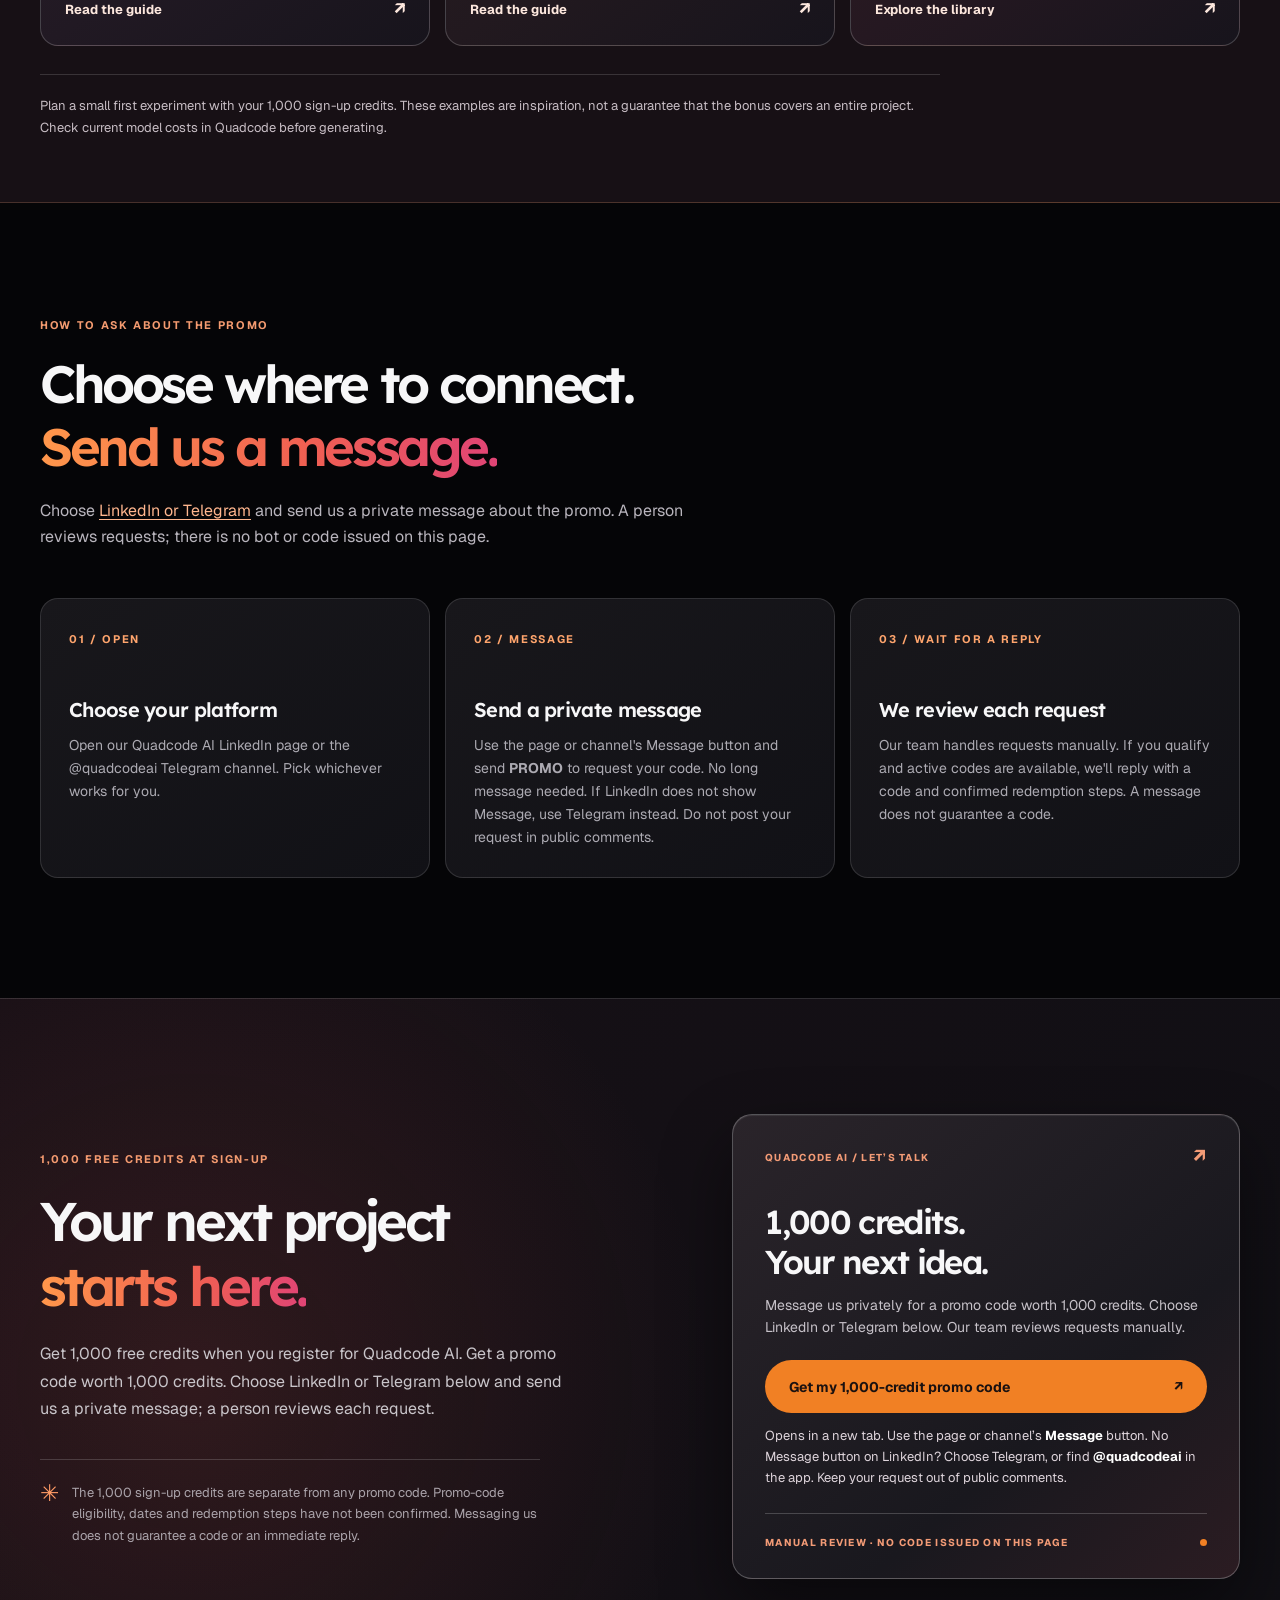
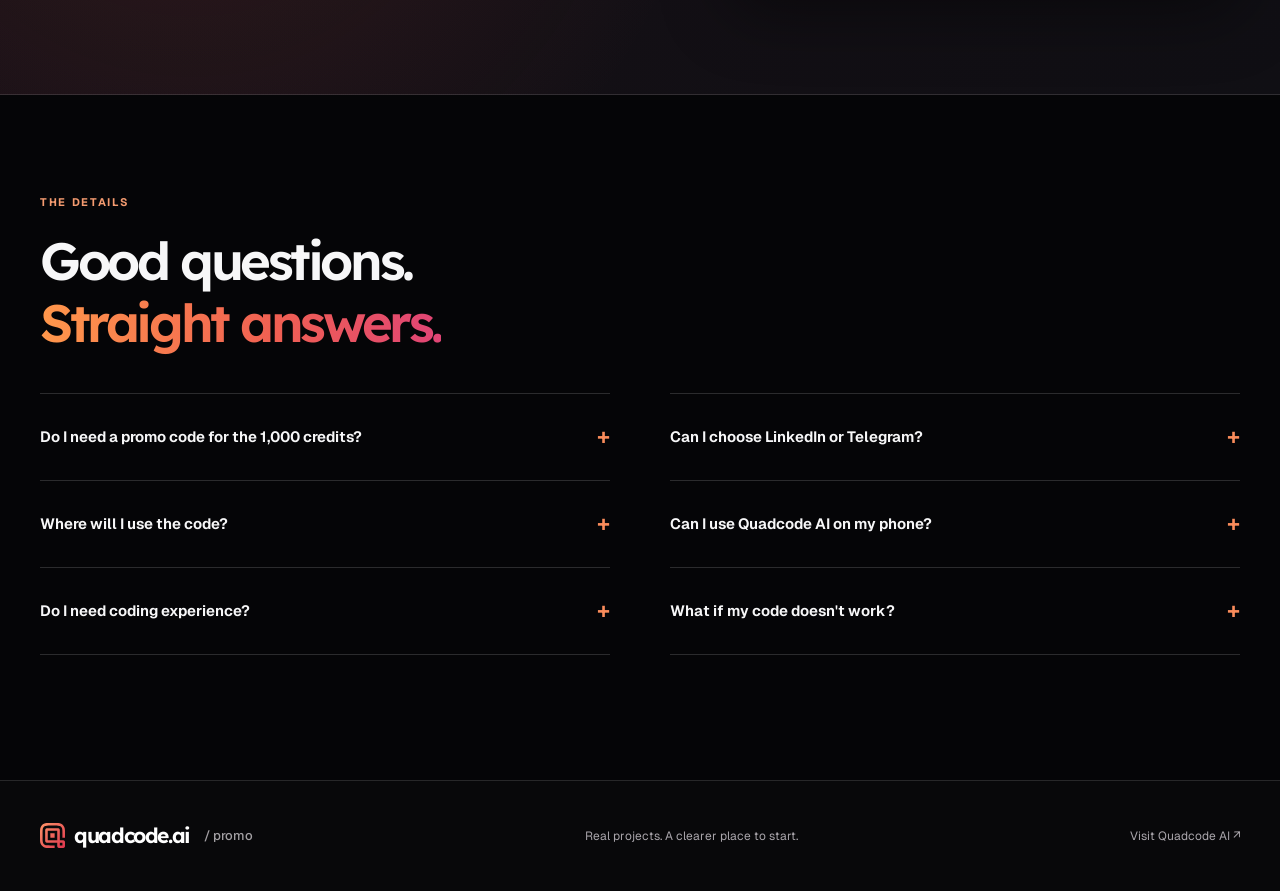
==== commit 1c542076: "feat: showcase Unreal gameplay" ====
--- a/static/index.html
+++ b/static/index.html
@@ -8,8 +8,8 @@
   <title>1,000 Free Credits at Sign-Up | Quadcode AI</title>
   <link rel="preconnect" href="https://fonts.googleapis.com">
   <link rel="preconnect" href="https://fonts.gstatic.com" crossorigin>
-  <link rel="stylesheet" href="/static/styles.css?v=contact-popup-1">
-  <script defer src="/static/app.js?v=contact-popup-1"></script>
+  <link rel="stylesheet" href="/static/styles.css?v=unreal-showcase-1">
+  <script defer src="/static/app.js?v=unreal-showcase-1"></script>
 </head>
 <body>
   <a class="skip" href="#main">Skip to content</a>
@@ -39,25 +39,26 @@
     <section class="demo-section" id="watch" aria-labelledby="demo-title"><div class="wrap"><div class="demo-heading"><div><span class="eyebrow">OFFICIAL QUADCODE AI PROMO</span><h2 id="demo-title">See what you can<br><em>build with AI.</em></h2><p>Watch the official promo here, or open it directly in YouTube if your in-app browser blocks playback.</p></div></div><article class="demo-card demo-card-featured"><div class="demo-player"><button class="demo-play" type="button" data-video-id="nyHDkDUzH-o" aria-label="Play official Quadcode AI promo: Turn Ideas into Products"><img src="/static/quadcode-promo.jpg" width="1280" height="720" alt="Official thumbnail for the Quadcode AI Turn Ideas into Products promo video" loading="lazy"><span class="demo-play-icon" aria-hidden="true">▶</span><span class="demo-play-text">Watch the official promo</span></button></div><a class="demo-video-fallback" href="https://www.youtube.com/watch?v=nyHDkDUzH-o" target="_blank" rel="noopener noreferrer">Video not playing? Open on YouTube <span aria-hidden="true">↗</span></a><div class="demo-card-copy"><span class="demo-tag">OFFICIAL PROMO</span><h3>Turn ideas into products with Quadcode AI.</h3><p>See code, design, video and audio come together in one workflow.</p><a href="https://www.youtube.com/watch?v=nyHDkDUzH-o" target="_blank" rel="noopener noreferrer">Open on YouTube ↗</a></div></article><div class="demo-followup"><p>Like what you see? <strong>1,000 free credits when you register.</strong> Message us for a promo code worth 1,000 credits.</p><a class="button button-primary" href="#contact-options" data-contact-trigger>Get a promo code for 1,000 credits <span aria-hidden="true">↓</span></a></div>
 <section class="results-showcase" id="results" aria-labelledby="results-title">
   <div class="section-heading"><span class="eyebrow">MADE WITH QUADCODE AI</span><h2 id="results-title">One workspace.<br>So many possibilities.</h2><p class="section-intro">Go from racing worlds to beauty brands. Pick a result that sparks an idea — and see how it was made.</p></div>
-  <div class="demo-grid results-grid"><article class="demo-card"><div class="demo-player"><button class="demo-play" type="button" data-video-id="6S5AX__QRyA" aria-label="Play official Quadcode AI video: 3D Chess in One Workspace"><img src="/static/showcase-chess.jpg" width="480" height="360" alt="Official video thumbnail showing the 3D chess project" loading="lazy"><span class="demo-play-icon" aria-hidden="true">▶</span><span class="demo-play-text">Watch the 3D chess walkthrough</span></button></div><div class="demo-card-copy"><span class="demo-tag">3D CHESS</span><h3>A chessboard with another dimension.</h3><p>Follow the 3D chess example inside Quadcode AI, with code, visuals and sound in one workspace.</p><a href="https://www.youtube.com/watch?v=6S5AX__QRyA" target="_blank" rel="noopener noreferrer">Open on YouTube ↗</a></div></article>
+  <div class="demo-grid results-grid">
+<article class="demo-card result-card result-unreal" id="result-unreal">
+  <div class="demo-player"><a class="demo-play" data-local-video href="/static/showcase-unreal.mp4" aria-label="Watch Unreal Engine gameplay"><img src="/static/showcase-unreal.webp" alt="Actual Unreal gameplay: a sci-fi station, illuminated airlock and first-person weapon" loading="lazy" width="1600" height="1036"><span class="demo-play-icon" aria-hidden="true">▶</span><span class="demo-play-text">Watch gameplay · 2:51</span></a></div>
+  <div class="demo-card-copy"><span class="demo-tag">UNREAL ENGINE GAME</span><h3>From prompts to first-person gameplay.</h3><p>Built entirely through Quadcode AI, using MCP to work with Unreal Engine.</p><p>Step inside a sci-fi station. Watch the full gameplay recording — not a cinematic render.</p><p class="local-video-status" role="status" aria-live="polite"></p></div>
+</article>
 <article class="demo-card result-card result-brand" id="result-brand">
   <a class="result-preview" href="https://guides.quadcode.ai/guide/beauty-brand-landing" target="_blank" rel="noopener noreferrer" aria-label="Explore the guide: A skincare brand, ready to scroll."><img src="/static/showcase-bloom.webp" alt="BLOOM CARE demo landing page with a cream layout and pink skincare products" loading="lazy" width="960" height="540"></a>
   <div class="demo-card-copy"><span class="demo-tag">WEB DESIGN</span><h3>A skincare brand, ready to scroll.</h3><p>A Japanese-minimalist brief becomes a product-led page with a collection, product spotlight and brand story.</p><a href="https://guides.quadcode.ai/guide/beauty-brand-landing" target="_blank" rel="noopener noreferrer">Explore the guide <span aria-hidden="true">↗</span></a></div>
-</article>
-<article class="demo-card result-card result-capybara">
-  <a class="result-preview" href="https://www.youtube.com/watch?v=EWaZmB2nztA" target="_blank" rel="noopener noreferrer" aria-label="Watch the short: A quieter kind of game."><img src="/static/showcase-capybara.webp" alt="Gameplay frame of a pixel-art capybara beside water and an orange tree" loading="lazy" width="960" height="540"></a>
-  <div class="demo-card-copy"><span class="demo-tag">PIXEL-ART GAME</span><h3>A quieter kind of game.</h3><p>A capybara explores a pixel-art world. The official demo brings together the engine, UI, sound, music and assets.</p><a href="https://www.youtube.com/watch?v=EWaZmB2nztA" target="_blank" rel="noopener noreferrer">Watch the short <span aria-hidden="true">↗</span></a></div>
-</article>
-<article class="demo-card result-card ">
-  <a class="result-preview" href="https://www.youtube.com/watch?v=w5zFQ66HQmg" target="_blank" rel="noopener noreferrer" aria-label="Watch the game walkthrough: From cozy worlds to Aethermoor."><img src="/static/showcase-rpg.jpg" alt="Official Aethermoor video thumbnail showing a fantasy landscape" loading="lazy" width="960" height="540"></a>
-  <div class="demo-card-copy"><span class="demo-tag">FANTASY WORLD</span><h3>From cozy worlds to Aethermoor.</h3><p>A different direction for game building. Open the full official walkthrough to explore this fantasy project.</p><a href="https://www.youtube.com/watch?v=w5zFQ66HQmg" target="_blank" rel="noopener noreferrer">Watch the game walkthrough <span aria-hidden="true">↗</span></a></div>
 </article>
 <article class="demo-card result-card result-ad" id="result-ad">
   <a class="result-preview" href="https://guides.quadcode.ai/guide/ugc-ads-workflow" target="_blank" rel="noopener noreferrer" aria-label="See the ad workflow: One product photo. A video ad."><img src="/static/showcase-ugc.webp" alt="Official UGC guide preview showing an AI actor, prompt, product bag and output" loading="lazy" width="960" height="540"></a>
   <div class="demo-card-copy"><span class="demo-tag">VIDEO & ADVERTISING</span><h3>One product photo. A video ad.</h3><p>Create an AI actor, compose a shot with your product, then animate it. The guide uses a black leather tote bag.</p><a href="https://guides.quadcode.ai/guide/ugc-ads-workflow" target="_blank" rel="noopener noreferrer">See the ad workflow <span aria-hidden="true">↗</span></a></div>
 </article>
+<article class="demo-card"><div class="demo-player"><button class="demo-play" type="button" data-video-id="6S5AX__QRyA" aria-label="Play official Quadcode AI video: 3D Chess in One Workspace"><img src="/static/showcase-chess.jpg" width="480" height="360" alt="Official video thumbnail showing the 3D chess project" loading="lazy"><span class="demo-play-icon" aria-hidden="true">▶</span><span class="demo-play-text">Watch the 3D chess walkthrough</span></button></div><div class="demo-card-copy"><span class="demo-tag">3D CHESS</span><h3>A chessboard with another dimension.</h3><p>Follow the 3D chess example inside Quadcode AI, with code, visuals and sound in one workspace.</p><a href="https://www.youtube.com/watch?v=6S5AX__QRyA" target="_blank" rel="noopener noreferrer">Open on YouTube ↗</a></div></article>
+<article class="demo-card result-card ">
+  <a class="result-preview" href="https://www.youtube.com/watch?v=w5zFQ66HQmg" target="_blank" rel="noopener noreferrer" aria-label="Watch the game walkthrough: Explore the world of Aethermoor."><img src="/static/showcase-rpg.jpg" alt="Official Aethermoor video thumbnail showing a fantasy landscape" loading="lazy" width="960" height="540"></a>
+  <div class="demo-card-copy"><span class="demo-tag">FANTASY WORLD</span><h3>Explore the world of Aethermoor.</h3><p>A different direction for game building. Open the full official walkthrough to explore this fantasy project.</p><a href="https://www.youtube.com/watch?v=w5zFQ66HQmg" target="_blank" rel="noopener noreferrer">Watch the game walkthrough <span aria-hidden="true">↗</span></a></div>
+</article>
 </div>
-  <p class="demo-privacy">Project previews come from official guides and videos. Chess and Aethermoor use video thumbnails; the capybara image is a gameplay frame. Embedded YouTube videos load only after you press play. Every video also has a direct YouTube link.</p>
+  <p class="demo-privacy">Project previews come from official guides and videos. Chess and Aethermoor use video thumbnails; Unreal uses an actual gameplay frame. Showcase videos load only after you press play, with direct links available.</p>
 </section>
 </div></section>
 
--- a/static/styles.css
+++ b/static/styles.css
@@ -212,3 +212,18 @@
 .contact-dialog .contact-dialog-help{font-size:12px;margin:18px 0 0}
 .contact-dialog .contact-dialog-note{font-size:11px;color:#aaa5b0;border-top:1px solid #ffffff20;padding-top:14px;margin:14px 0 0}
 @media(max-width:400px){.contact-dialog{padding:20px;border-radius:20px}.contact-dialog h2{font-size:29px}.contact-dialog-heading .eyebrow{max-width:180px}.contact-dialog .contact-link{padding:12px;gap:10px}}
+
+/* One lead result, then contrasting web/ad examples and supporting games. */
+.results-grid{grid-template-columns:repeat(2,minmax(0,1fr))}
+.results-grid>.demo-card,.results-grid>.result-brand,.results-grid>.result-ad{grid-column:auto}
+.results-grid>.result-unreal:first-child{grid-column:1/-1;display:grid;grid-template-columns:minmax(0,1.8fr) minmax(0,1fr);align-items:center;border-color:#f1802466;background:#161518}
+.results-grid .result-unreal .demo-player{aspect-ratio:1600/1036}
+.result-unreal .demo-player>video{position:absolute;inset:0;width:100%;height:100%;object-fit:contain;background:#08080a}
+.results-grid .result-unreal h3{font-size:clamp(25px,2.7vw,38px);line-height:1.15}
+.results-grid .result-unreal .demo-card-copy>a{margin-top:12px}
+.results-grid .local-video-status{font-size:12px;color:#ffd0ac;margin:12px 0 0}
+.local-video-status:empty{display:none}
+.results-grid .demo-player>.demo-play:focus-visible{outline-offset:-4px}
+@media(max-width:900px){.results-grid>.result-unreal:first-child{grid-template-columns:minmax(0,1.4fr) minmax(0,1fr)}}
+@media(max-width:760px){.results-grid>.result-unreal:first-child{display:flex}.results-grid .result-unreal h3{font-size:28px}}
+@media(max-width:600px){.results-grid{grid-template-columns:minmax(0,1fr)}}
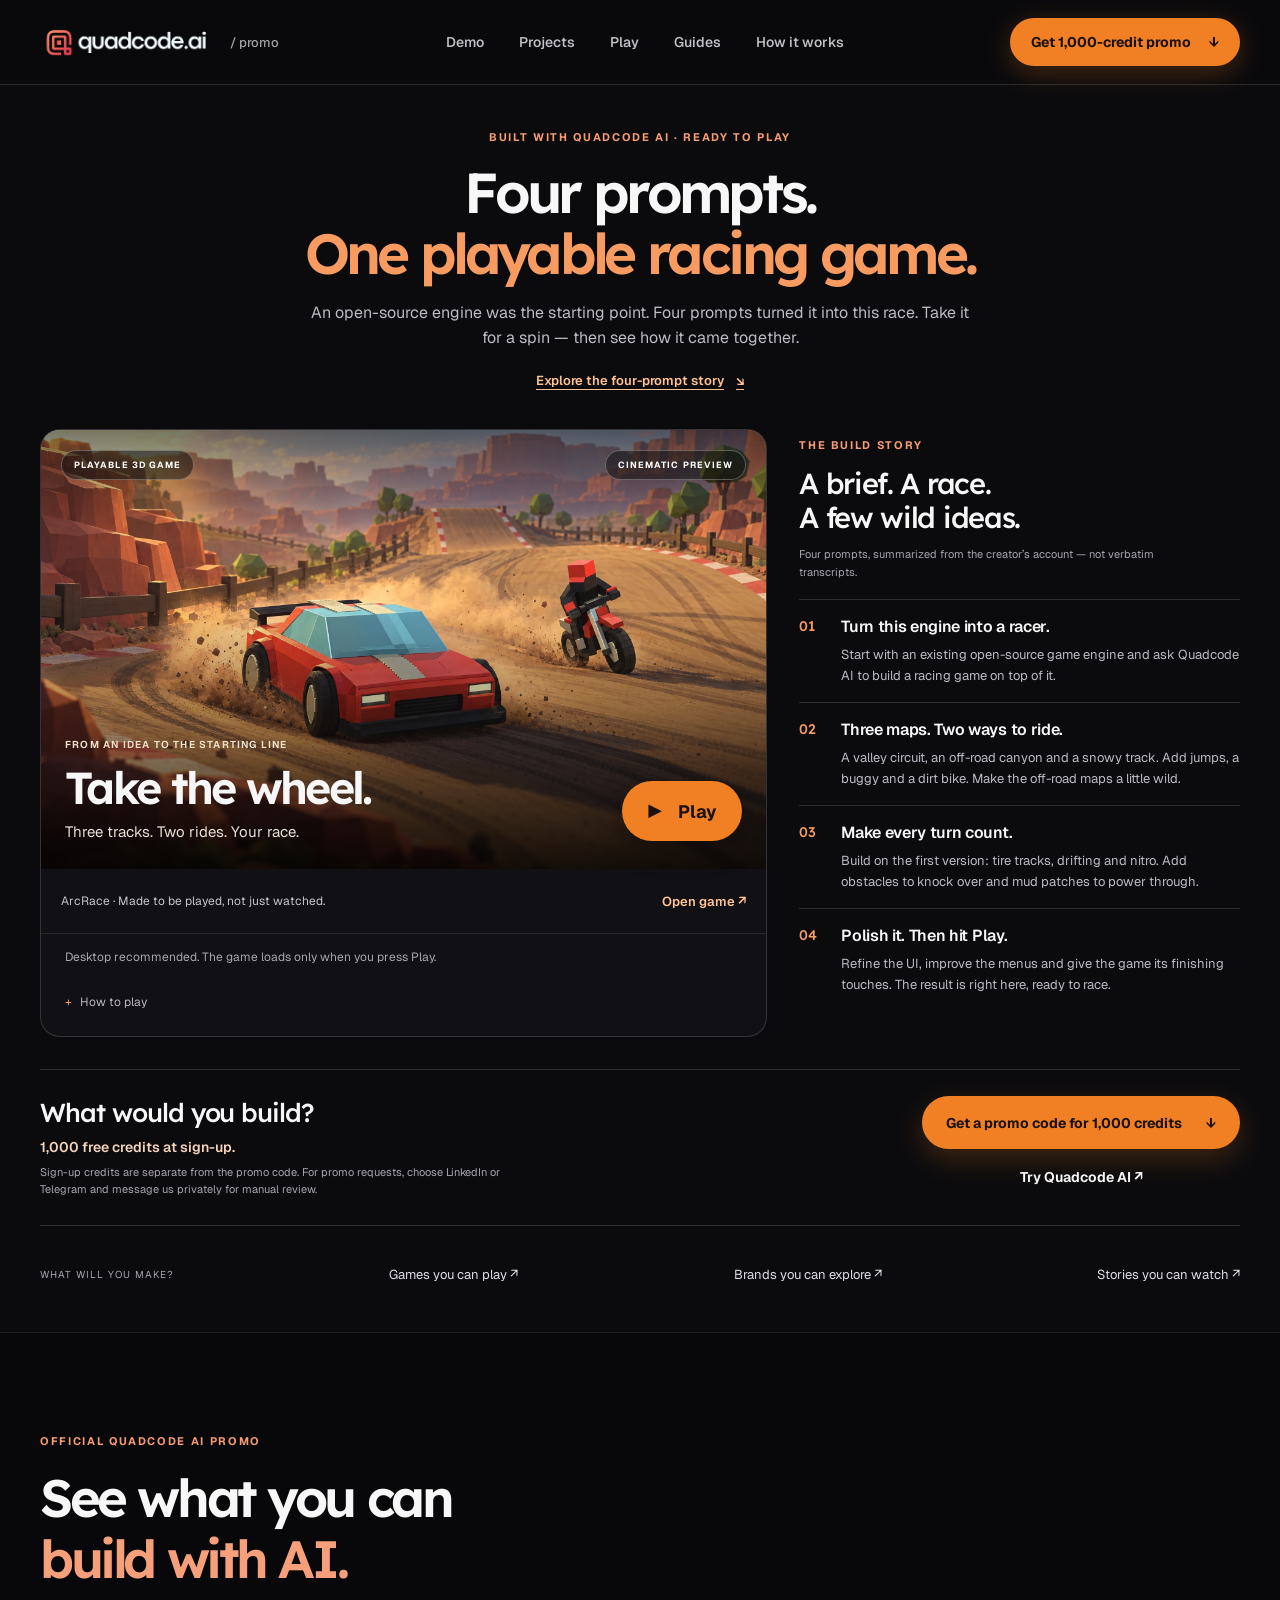
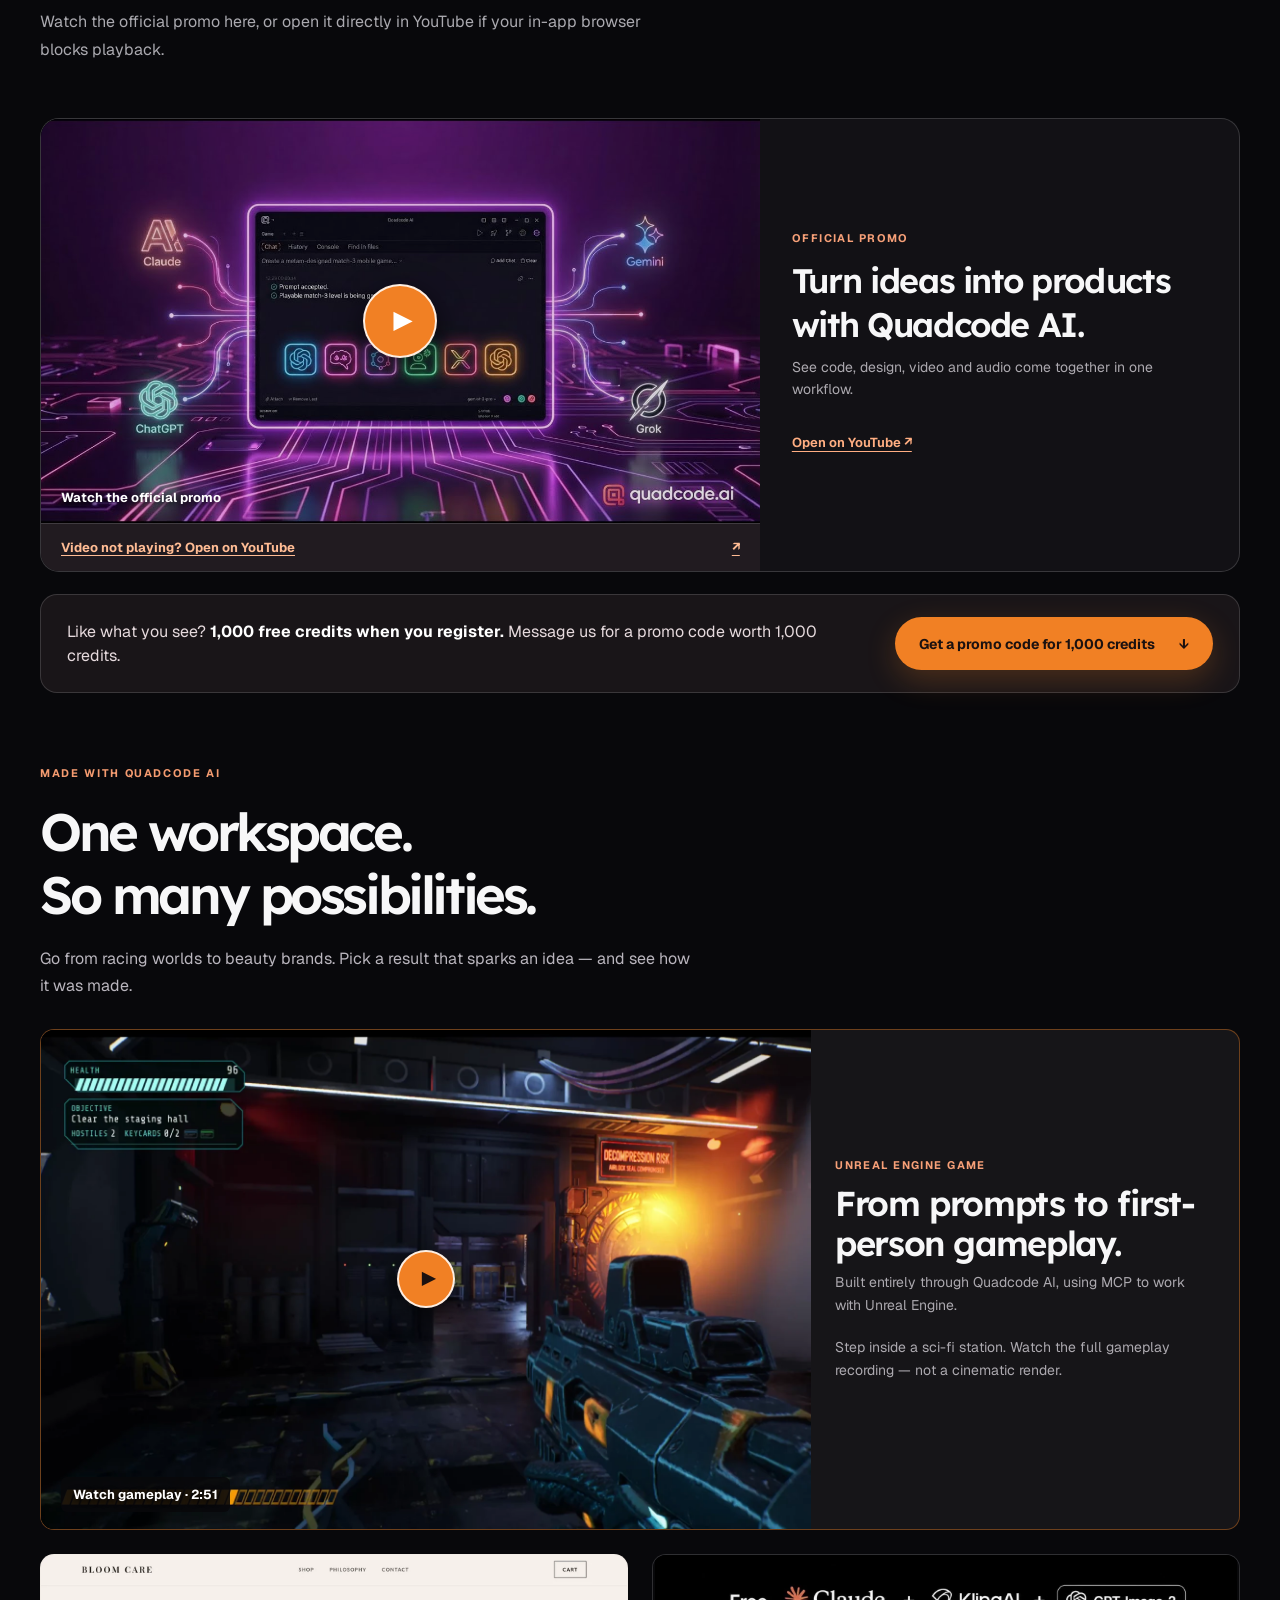
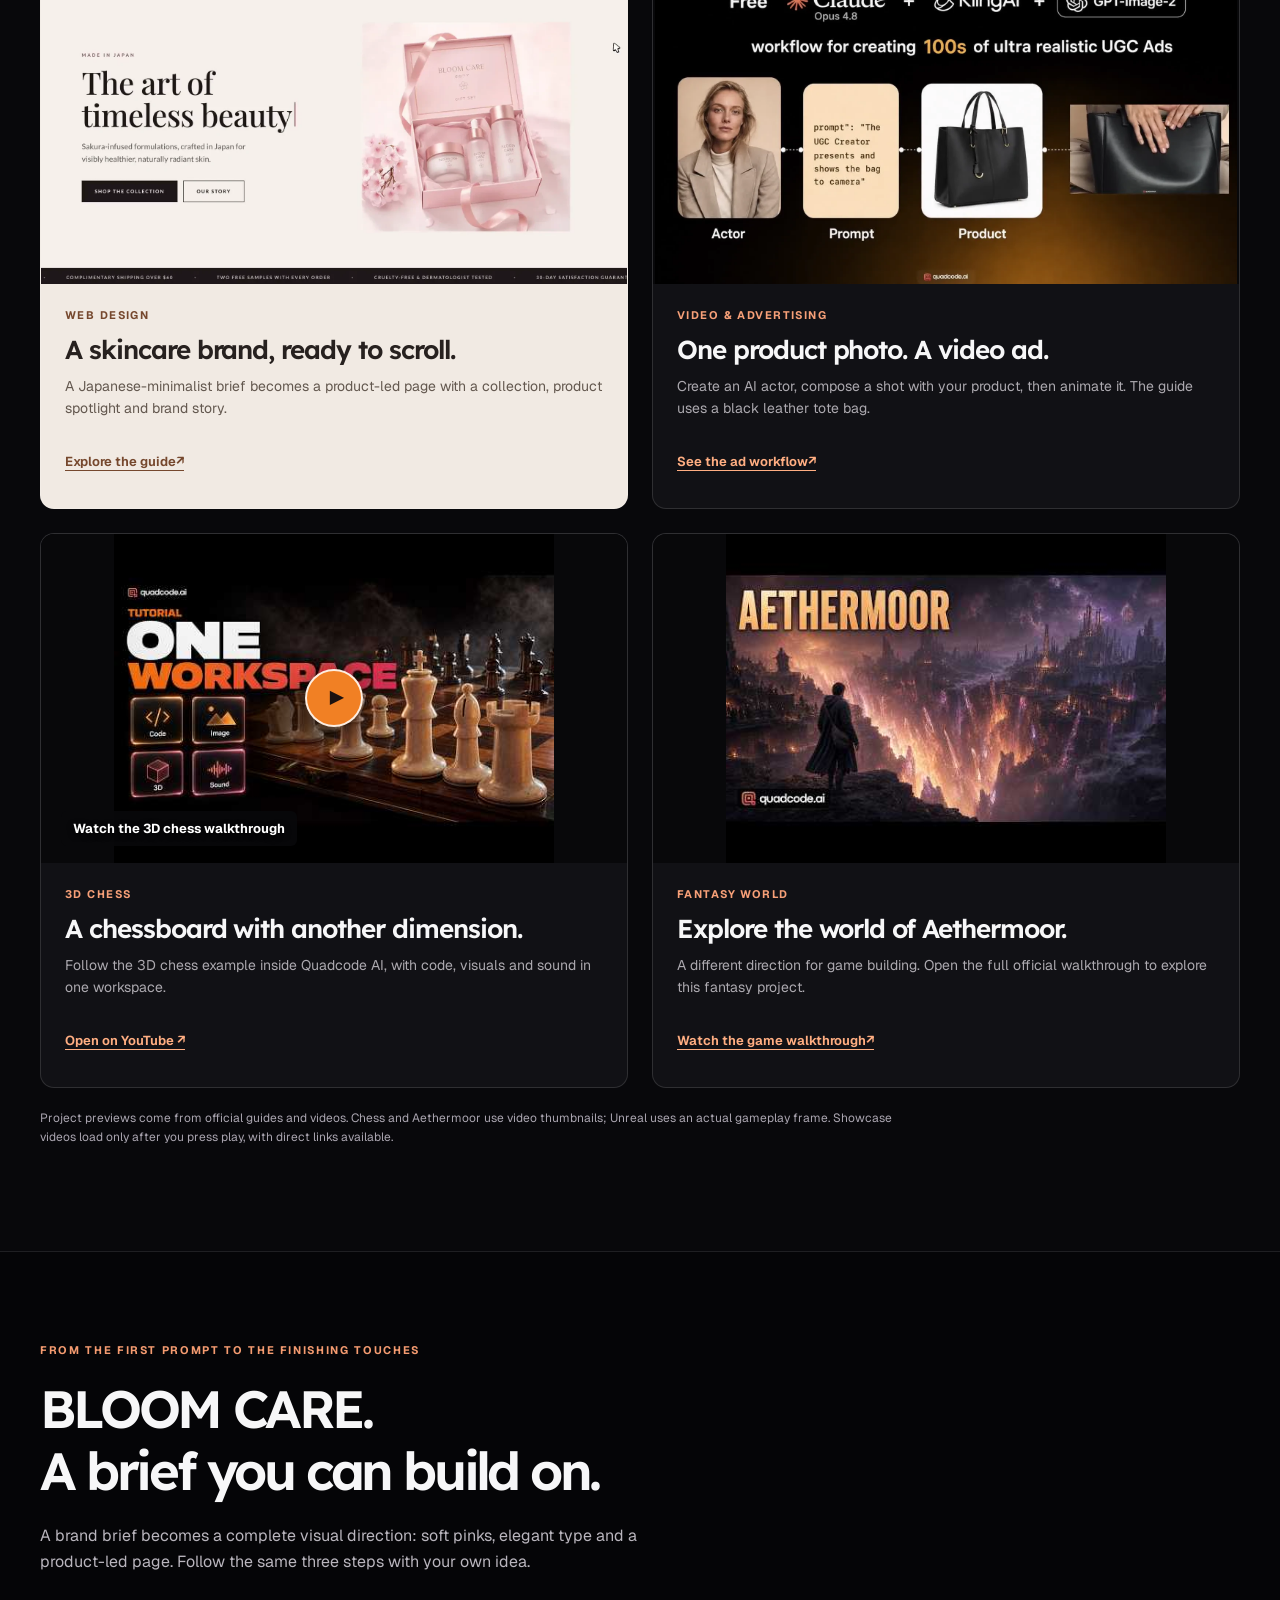
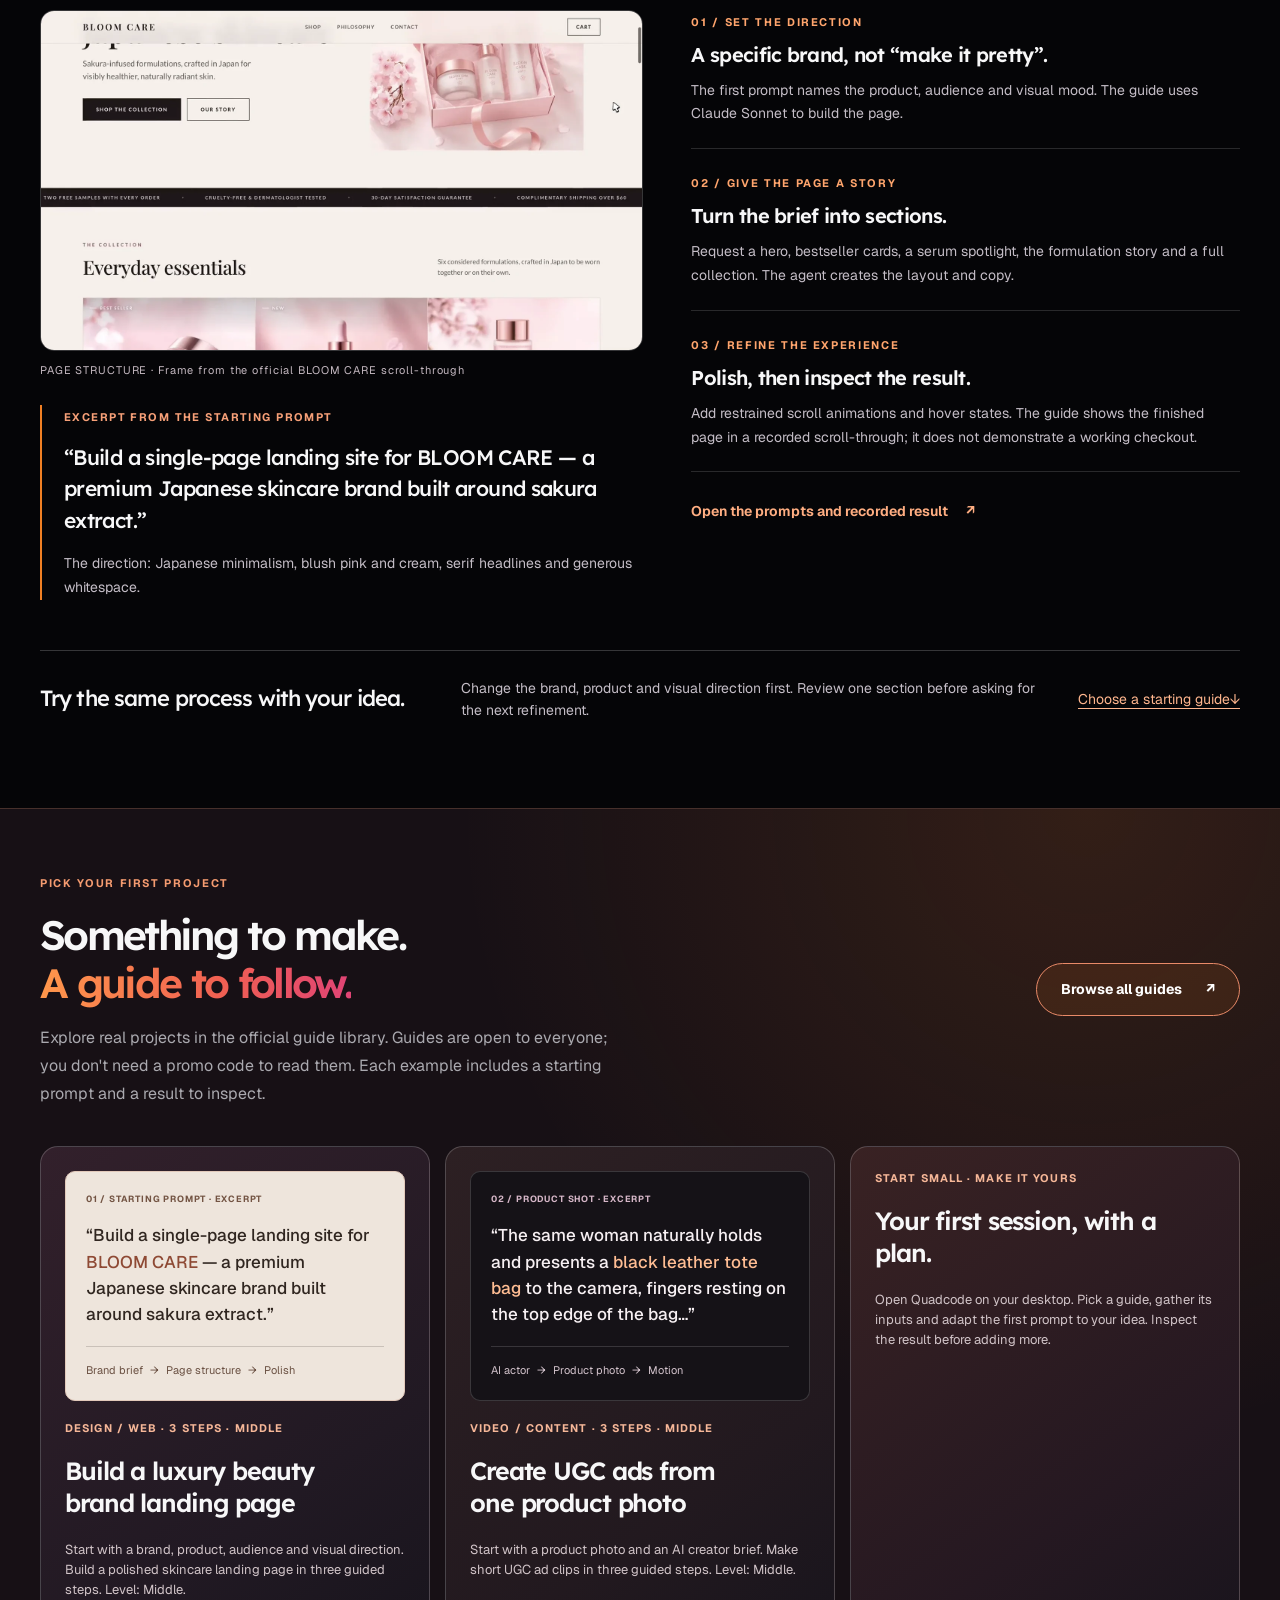
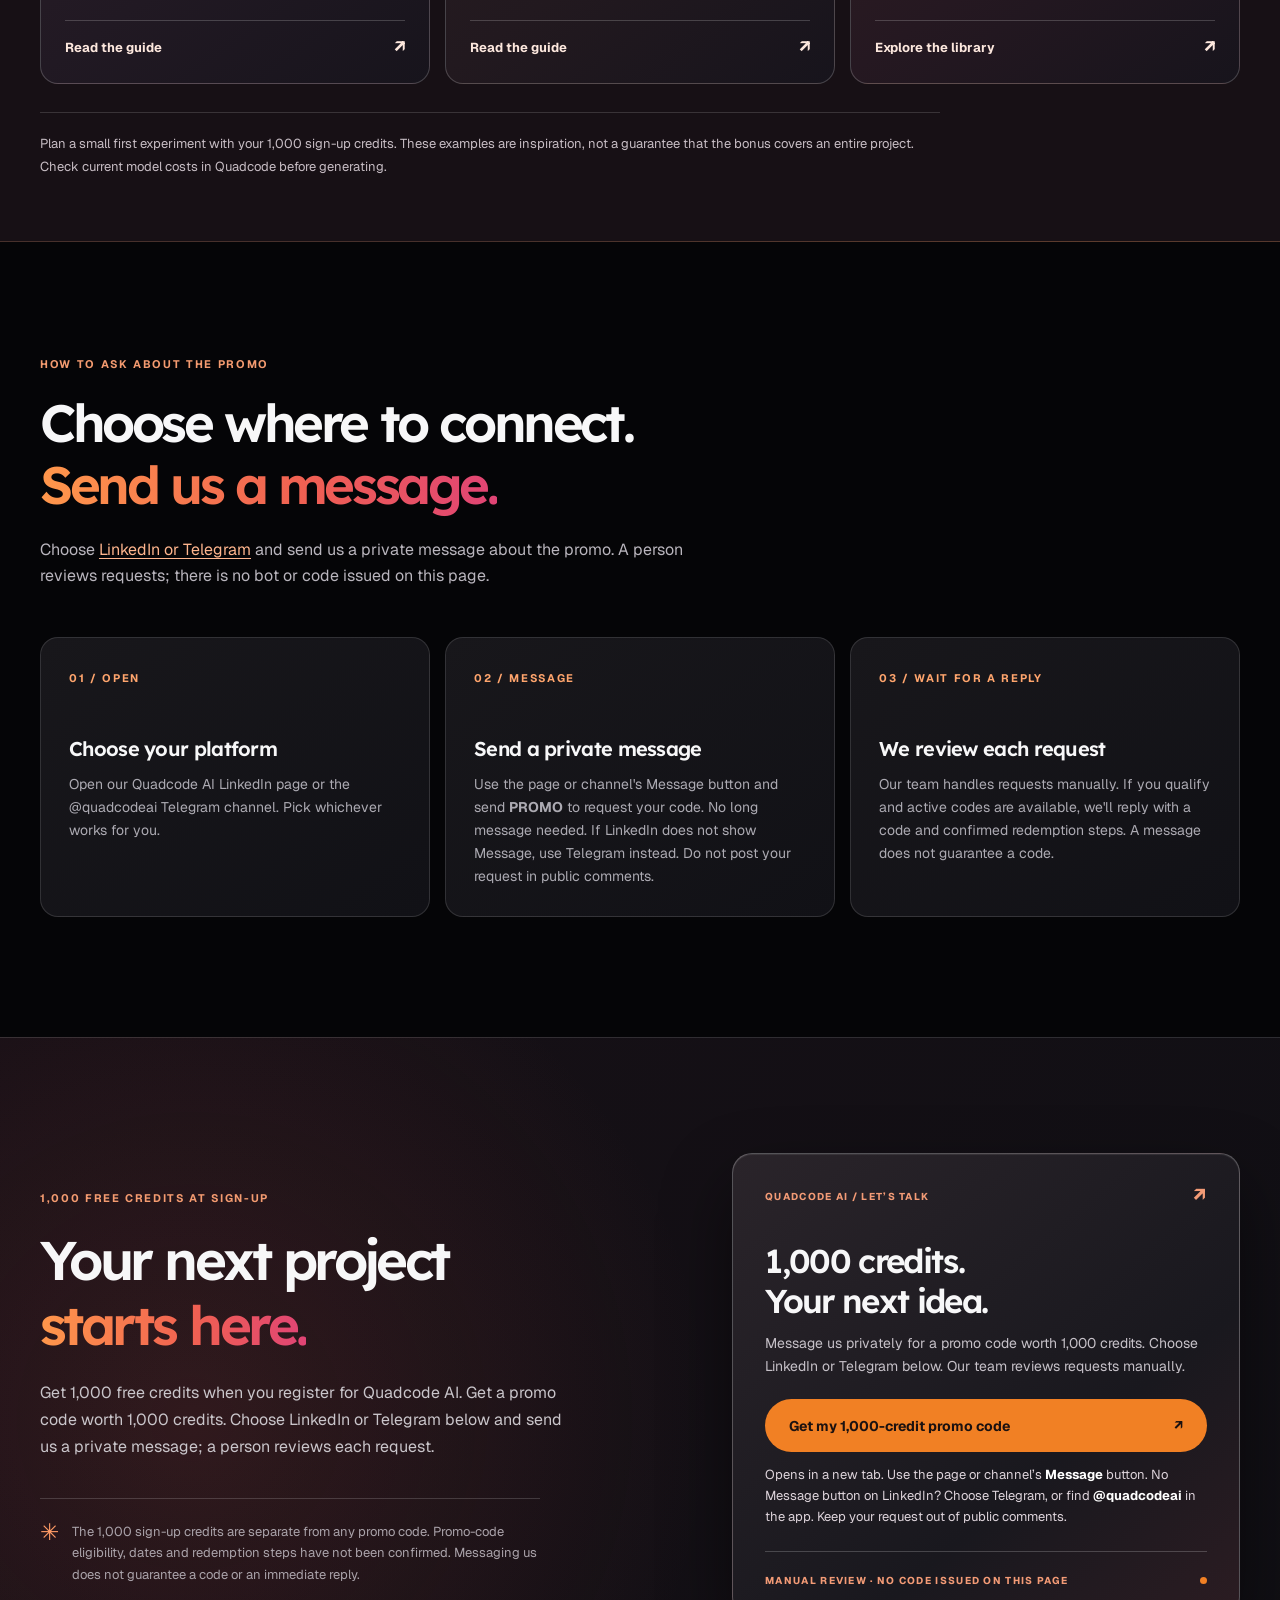
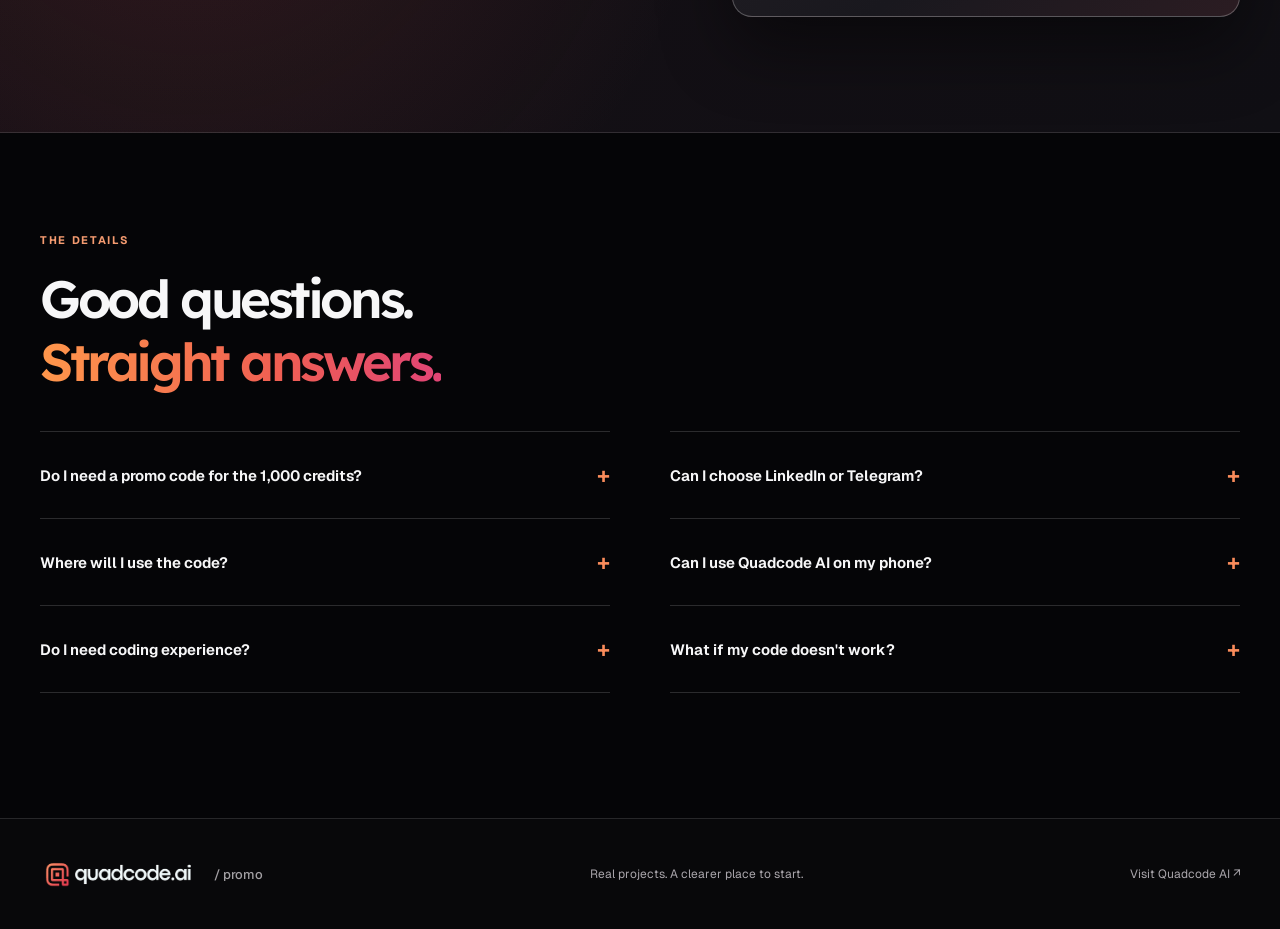
==== commit 1e91257c: "fix: use official logo and unique landing visuals" ====
--- a/static/index.html
+++ b/static/index.html
@@ -8,13 +8,13 @@
   <title>1,000 Free Credits at Sign-Up | Quadcode AI</title>
   <link rel="preconnect" href="https://fonts.googleapis.com">
   <link rel="preconnect" href="https://fonts.gstatic.com" crossorigin>
-  <link rel="stylesheet" href="/static/styles.css?v=unreal-showcase-1">
-  <script defer src="/static/app.js?v=unreal-showcase-1"></script>
+  <link rel="stylesheet" href="/static/styles.css?v=brand-visuals-1">
+  <script defer src="/static/app.js?v=brand-visuals-1"></script>
 </head>
 <body>
   <a class="skip" href="#main">Skip to content</a>
   <header class="site-header"><div class="wrap header-inner">
-    <a class="brand" href="#top" aria-label="Quadcode AI promo, back to top"><img src="/static/quadcode-mark.svg" alt="" width="30" height="30">quadcode.ai<span class="brand-extra">/ promo</span></a>
+    <a class="brand" href="#top" aria-label="Quadcode AI promo, back to top"><img class="brand-lockup" src="/static/quadcode-logo.webp" alt="Quadcode AI" width="384" height="91"><span class="brand-extra">/ promo</span></a>
     <nav aria-label="Main navigation"><a href="#watch">Demo</a><a href="#results">Projects</a><a href="#play">Play</a><a href="#guides">Guides</a><a href="#how">How it works</a></nav>
     <a class="header-cta" href="#contact-options" data-contact-trigger>Get 1,000-credit promo <span aria-hidden="true">↓</span></a>
   </div></header>
@@ -67,7 +67,7 @@
     <section class="case-section wrap" id="case-study" aria-labelledby="case-title">
       <div class="section-heading"><span class="eyebrow">FROM THE FIRST PROMPT TO THE FINISHING TOUCHES</span><h2 id="case-title">BLOOM CARE.<br>A brief you can build on.</h2><p class="section-intro">A brand brief becomes a complete visual direction: soft pinks, elegant type and a product-led page. Follow the same three steps with your own idea.</p></div>
       <div class="case-layout">
-        <div class="case-proof"><figure><img src="/static/showcase-bloom.webp" alt="Recorded BLOOM CARE result: serif headline, skincare product image and blush-pink palette" loading="lazy" width="960" height="540"><figcaption>RESULT FRAME · Official BLOOM CARE guide</figcaption></figure><div class="case-brief"><span class="demo-tag">EXCERPT FROM THE STARTING PROMPT</span><blockquote>“Build a single-page landing site for BLOOM CARE — a premium Japanese skincare brand built around sakura extract.”</blockquote><p>The direction: Japanese minimalism, blush pink and cream, serif headlines and generous whitespace.</p></div></div>
+        <div class="case-proof"><figure><img src="/static/showcase-bloom-detail.webp" alt="BLOOM CARE recorded page structure: the collection section beneath the hero and benefits strip" loading="lazy" width="1600" height="902"><figcaption>PAGE STRUCTURE · Frame from the official BLOOM CARE scroll-through</figcaption></figure><div class="case-brief"><span class="demo-tag">EXCERPT FROM THE STARTING PROMPT</span><blockquote>“Build a single-page landing site for BLOOM CARE — a premium Japanese skincare brand built around sakura extract.”</blockquote><p>The direction: Japanese minimalism, blush pink and cream, serif headlines and generous whitespace.</p></div></div>
         <div class="case-process"><ol>
           <li><span class="step-number">01 / SET THE DIRECTION</span><h3>A specific brand, not “make it pretty”.</h3><p>The first prompt names the product, audience and visual mood. The guide uses Claude Sonnet to build the page.</p></li>
           <li><span class="step-number">02 / GIVE THE PAGE A STORY</span><h3>Turn the brief into sections.</h3><p>Request a hero, bestseller cards, a serum spotlight, the formulation story and a full collection. The agent creates the layout and copy.</p></li>
@@ -76,7 +76,7 @@
       </div>
       <div class="case-takeaway"><strong>Try the same process with your idea.</strong><span>Change the brand, product and visual direction first. Review one section before asking for the next refinement.</span><a href="#guides">Choose a starting guide <span aria-hidden="true">↓</span></a></div>
     </section>
-    <section class="guides-band" id="guides" aria-labelledby="guides-title"><div class="wrap"><div class="guides-inner"><div><span class="eyebrow">PICK YOUR FIRST PROJECT</span><h2 id="guides-title">Something to make.<br><em>A guide to follow.</em></h2><p>Explore real projects in the official guide library. Guides are open to everyone; you don't need a promo code to read them. Each example includes a starting prompt and a result to inspect.</p></div><a class="button button-outline" href="https://guides.quadcode.ai/#guides" target="_blank" rel="noopener noreferrer">Browse all guides <span aria-hidden="true">↗</span></a></div><div class="guide-grid"><a class="guide-card" href="https://guides.quadcode.ai/guide/beauty-brand-landing" target="_blank" rel="noopener noreferrer"><img class="guide-preview" src="/static/showcase-bloom.webp" alt="BLOOM CARE landing-page guide result" loading="lazy" width="960" height="540"><span class="guide-top">DESIGN / WEB · 3 STEPS · MIDDLE</span><strong>Build a luxury beauty brand landing page</strong><span class="guide-description">Start with a brand, product, audience and visual direction. Build a polished skincare landing page in three guided steps. Level: Middle.</span><span class="guide-bottom">Read the guide <span aria-hidden="true">↗</span></span></a><a class="guide-card" href="https://guides.quadcode.ai/guide/ugc-ads-workflow" target="_blank" rel="noopener noreferrer"><img class="guide-preview" src="/static/showcase-ugc.webp" alt="AI actor and product compositing workflow from the UGC guide" loading="lazy" width="960" height="540"><span class="guide-top">VIDEO / CONTENT · 3 STEPS · MIDDLE</span><strong>Create UGC ads from one product photo</strong><span class="guide-description">Start with a product photo and an AI creator brief. Make short UGC ad clips in three guided steps. Level: Middle.</span><span class="guide-bottom">Read the guide <span aria-hidden="true">↗</span></span></a><a class="guide-card guide-library" href="https://guides.quadcode.ai/#guides" target="_blank" rel="noopener noreferrer"><span class="guide-top">START SMALL · MAKE IT YOURS</span><strong>Your first session, with a plan.</strong><span class="guide-description">Open Quadcode on your desktop. Pick a guide, gather its inputs and adapt the first prompt to your idea. Inspect the result before adding more.</span><span class="guide-bottom">Explore the library <span aria-hidden="true">↗</span></span></a></div><p class="credit-context">Plan a small first experiment with your 1,000 sign-up credits. These examples are inspiration, not a guarantee that the bonus covers an entire project. Check current model costs in Quadcode before generating.</p></div></section>
+    <section class="guides-band" id="guides" aria-labelledby="guides-title"><div class="wrap"><div class="guides-inner"><div><span class="eyebrow">PICK YOUR FIRST PROJECT</span><h2 id="guides-title">Something to make.<br><em>A guide to follow.</em></h2><p>Explore real projects in the official guide library. Guides are open to everyone; you don't need a promo code to read them. Each example includes a starting prompt and a result to inspect.</p></div><a class="button button-outline" href="https://guides.quadcode.ai/#guides" target="_blank" rel="noopener noreferrer">Browse all guides <span aria-hidden="true">↗</span></a></div><div class="guide-grid"><a class="guide-card" href="https://guides.quadcode.ai/guide/beauty-brand-landing" target="_blank" rel="noopener noreferrer"><span class="guide-prompt guide-prompt-web"><span class="guide-prompt-label">01 / STARTING PROMPT · EXCERPT</span><span class="guide-prompt-copy">“Build a single-page landing site for <em>BLOOM CARE</em> — a premium Japanese skincare brand built around sakura extract.”</span><span class="guide-prompt-flow">Brand brief <span aria-hidden="true">→</span> Page structure <span aria-hidden="true">→</span> Polish</span></span><span class="guide-top">DESIGN / WEB · 3 STEPS · MIDDLE</span><strong>Build a luxury beauty brand landing page</strong><span class="guide-description">Start with a brand, product, audience and visual direction. Build a polished skincare landing page in three guided steps. Level: Middle.</span><span class="guide-bottom">Read the guide <span aria-hidden="true">↗</span></span></a><a class="guide-card" href="https://guides.quadcode.ai/guide/ugc-ads-workflow" target="_blank" rel="noopener noreferrer"><span class="guide-prompt guide-prompt-video"><span class="guide-prompt-label">02 / PRODUCT SHOT · EXCERPT</span><span class="guide-prompt-copy">“The same woman naturally holds and presents a <em>black leather tote bag</em> to the camera, fingers resting on the top edge of the bag…”</span><span class="guide-prompt-flow">AI actor <span aria-hidden="true">→</span> Product photo <span aria-hidden="true">→</span> Motion</span></span><span class="guide-top">VIDEO / CONTENT · 3 STEPS · MIDDLE</span><strong>Create UGC ads from one product photo</strong><span class="guide-description">Start with a product photo and an AI creator brief. Make short UGC ad clips in three guided steps. Level: Middle.</span><span class="guide-bottom">Read the guide <span aria-hidden="true">↗</span></span></a><a class="guide-card guide-library" href="https://guides.quadcode.ai/#guides" target="_blank" rel="noopener noreferrer"><span class="guide-top">START SMALL · MAKE IT YOURS</span><strong>Your first session, with a plan.</strong><span class="guide-description">Open Quadcode on your desktop. Pick a guide, gather its inputs and adapt the first prompt to your idea. Inspect the result before adding more.</span><span class="guide-bottom">Explore the library <span aria-hidden="true">↗</span></span></a></div><p class="credit-context">Plan a small first experiment with your 1,000 sign-up credits. These examples are inspiration, not a guarantee that the bonus covers an entire project. Check current model costs in Quadcode before generating.</p></div></section>
     <section class="steps-section wrap" id="how" aria-labelledby="steps-title"><div class="section-heading"><span class="eyebrow">HOW TO ASK ABOUT THE PROMO</span><h2 id="steps-title">Choose where to connect.<br><em>Send us a message.</em></h2><p class="section-intro">Choose <a href="#contact-options" data-contact-trigger>LinkedIn or Telegram</a> and send us a private message about the promo. A person reviews requests; there is no bot or code issued on this page.</p></div><div class="steps"><article class="step"><span class="step-number">01 / OPEN</span><h3>Choose your platform</h3><p>Open our Quadcode AI LinkedIn page or the @quadcodeai Telegram channel. Pick whichever works for you.</p></article><article class="step"><span class="step-number">02 / MESSAGE</span><h3>Send a private message</h3><p>Use the page or channel's Message button and send <strong>PROMO</strong> to request your code. No long message needed. If LinkedIn does not show Message, use Telegram instead. Do not post your request in public comments.</p></article><article class="step"><span class="step-number">03 / WAIT FOR A REPLY</span><h3>We review each request</h3><p>Our team handles requests manually. If you qualify and active codes are available, we'll reply with a code and confirmed redemption steps. A message does not guarantee a code.</p></article></div></section>
     <section class="claim-section" id="claim" aria-labelledby="claim-title"><div class="wrap claim-inner"><div class="claim-copy"><span class="eyebrow">1,000 FREE CREDITS AT SIGN-UP</span><h2 id="claim-title">Your next project<br><em>starts here.</em></h2><p>Get 1,000 free credits when you register for Quadcode AI. Get a promo code worth 1,000 credits. Choose LinkedIn or Telegram below and send us a private message; a person reviews each request.</p><div class="privacy-note"><span aria-hidden="true">✳</span><span>The 1,000 sign-up credits are separate from any promo code. Promo-code eligibility, dates and redemption steps have not been confirmed. Messaging us does not guarantee a code or an immediate reply.</span></div></div><div class="claim-card"><div class="card-top"><span>QUADCODE AI / LET’S TALK</span><span class="small-star" aria-hidden="true">↗</span></div><div class="claim-information"><h3>1,000 credits.<br>Your next idea.</h3><p>Message us privately for a promo code worth 1,000 credits. Choose LinkedIn or Telegram below. Our team reviews requests manually.</p>
 <a class="button button-dark contact-inline-trigger" href="#contact-options" data-contact-trigger hidden>Get my 1,000-credit promo code <span aria-hidden="true">↗</span></a>
@@ -90,7 +90,7 @@
 <p class="channel-fallback">Opens in a new tab. Use the page or channel’s <strong>Message</strong> button. No Message button on LinkedIn? Choose Telegram, or find <strong>@quadcodeai</strong> in the app. Keep your request out of public comments.</p></div><div class="card-foot"><span>MANUAL REVIEW · NO CODE ISSUED ON THIS PAGE</span><span class="card-dot" aria-hidden="true"></span></div></div></div></section>
     <section class="faq-section wrap" id="faq" aria-labelledby="faq-title"><div class="section-heading"><span class="eyebrow">THE DETAILS</span><h2 id="faq-title">Good questions.<br><em>Straight answers.</em></h2></div><div class="faq-grid"><details><summary>Do I need a promo code for the 1,000 credits?</summary><p>No. The 1,000 free credits are included when you register for Quadcode AI. A promo code is a separate, manually reviewed offer; it provides 1,000 credits. Eligibility, dates and redemption details are not confirmed yet.</p></details><details><summary>Can I choose LinkedIn or Telegram?</summary><p>Yes. Choose the platform you prefer and message our official page or channel privately. You may need to sign in. If LinkedIn does not show a Message button, use Telegram. Our team reviews requests manually; a social account alone does not prove someone is a unique person.</p></details><details><summary>Where will I use the code?</summary><p>The exact redemption steps will be published once they are confirmed. If a code is issued, our team will send the confirmed instructions in a private reply on your chosen platform.</p></details><details><summary>Can I use Quadcode AI on my phone?</summary><p>You can open LinkedIn or Telegram and read guides on a phone. Quadcode AI is a desktop workspace for macOS and Windows.</p></details><details><summary>Do I need coding experience?</summary><p>The guides show real projects you can explore before starting. Check each guide for the steps and materials it needs.</p></details><details><summary>What if my code doesn't work?</summary><p>Reply in your private conversation with our team on LinkedIn or Telegram. Don't post your code in public comments. Redemption instructions will be sent with any issued code.</p></details></div></section>
   </main>
-  <footer class="site-footer"><div class="wrap footer-inner"><a class="brand" href="#top" aria-label="Quadcode AI promo, back to top"><img src="/static/quadcode-mark.svg" alt="" width="26" height="26">quadcode.ai<span class="brand-extra">/ promo</span></a><span>Real projects. A clearer place to start.</span><a href="https://quadcode.ai" target="_blank" rel="noopener noreferrer">Visit Quadcode AI ↗</a></div></footer>
+  <footer class="site-footer"><div class="wrap footer-inner"><a class="brand" href="#top" aria-label="Quadcode AI promo, back to top"><img class="brand-lockup" src="/static/quadcode-logo.webp" alt="Quadcode AI" width="384" height="91"><span class="brand-extra">/ promo</span></a><span>Real projects. A clearer place to start.</span><a href="https://quadcode.ai" target="_blank" rel="noopener noreferrer">Visit Quadcode AI ↗</a></div></footer>
   <dialog class="contact-dialog" id="contact-dialog" aria-labelledby="contact-dialog-title" aria-describedby="contact-dialog-description">
     <div class="contact-dialog-heading"><span class="eyebrow">YOUR NEXT IDEA STARTS HERE</span><button class="contact-dialog-close" type="button" aria-label="Close contact chooser" autofocus><span aria-hidden="true">×</span></button></div>
     <h2 id="contact-dialog-title">Get your <span>1,000-credit</span><br>promo code.</h2>
--- a/static/styles.css
+++ b/static/styles.css
@@ -227,3 +227,23 @@
 @media(max-width:900px){.results-grid>.result-unreal:first-child{grid-template-columns:minmax(0,1.4fr) minmax(0,1fr)}}
 @media(max-width:760px){.results-grid>.result-unreal:first-child{display:flex}.results-grid .result-unreal h3{font-size:28px}}
 @media(max-width:600px){.results-grid{grid-template-columns:minmax(0,1fr)}}
+
+/* Official wordmark is an asset, not a substitute typeset font. */
+.brand{min-height:44px;letter-spacing:normal}
+.brand img.brand-lockup{display:block;width:176px;height:auto;aspect-ratio:384/91;object-fit:contain}
+.footer-inner .brand img.brand-lockup{width:160px;height:auto}
+/* Guide previews show source prompts rather than repeating result posters. */
+.guide-card{justify-content:flex-start;min-width:0}
+.guide-card .guide-bottom{margin-top:auto}
+.guide-prompt{display:flex;flex-direction:column;gap:16px;min-height:230px;padding:20px;border:1px solid #ffffff28;border-radius:10px;background:#151217;color:#f7f0f3}
+.guide-prompt-web{background:#eee5dc;color:#302620;border-color:#e2c9ba}
+.guide-prompt-label{font-size:9px;font-weight:700;letter-spacing:.09em;line-height:1.6;color:#d6b7c8}
+.guide-prompt-web .guide-prompt-label{color:#735443}
+.guide-prompt-copy{font:500 17px/1.55 Geist,Arial,sans-serif;overflow-wrap:break-word}
+.guide-prompt-copy em{font-style:normal;color:#ffbd93}
+.guide-prompt-web .guide-prompt-copy em{color:#8e4934}
+.guide-prompt-flow{margin-top:auto;padding-top:14px;border-top:1px solid #ffffff26;font-size:11px;line-height:1.7;color:#d4c4cd}
+.guide-prompt-flow>span{padding-inline:4px}
+.guide-prompt-web .guide-prompt-flow{border-color:#30262030;color:#6a5042}
+@media(max-width:600px){.brand img.brand-lockup{width:150px}.guide-prompt{min-height:0;padding:18px}.guide-prompt-copy{font-size:16px}}
+@media(max-width:360px){.brand img.brand-lockup{width:140px}}
